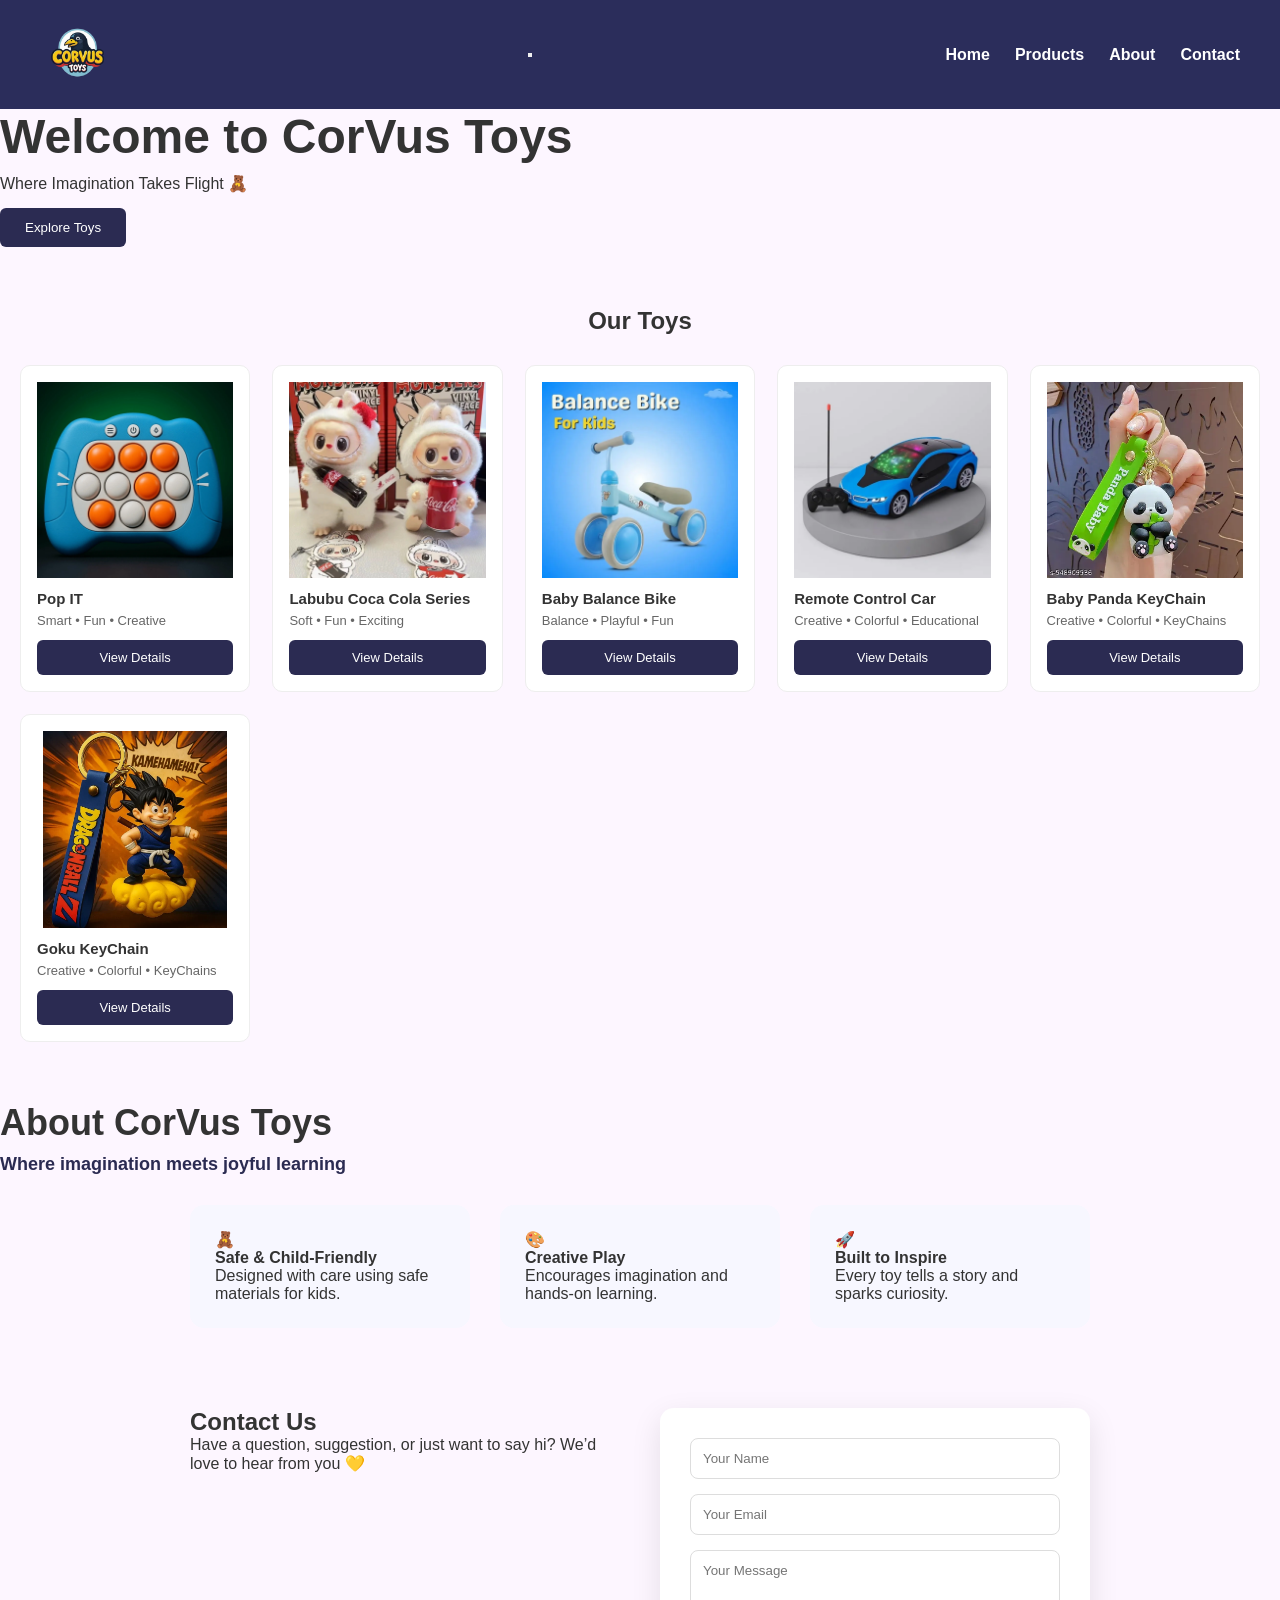
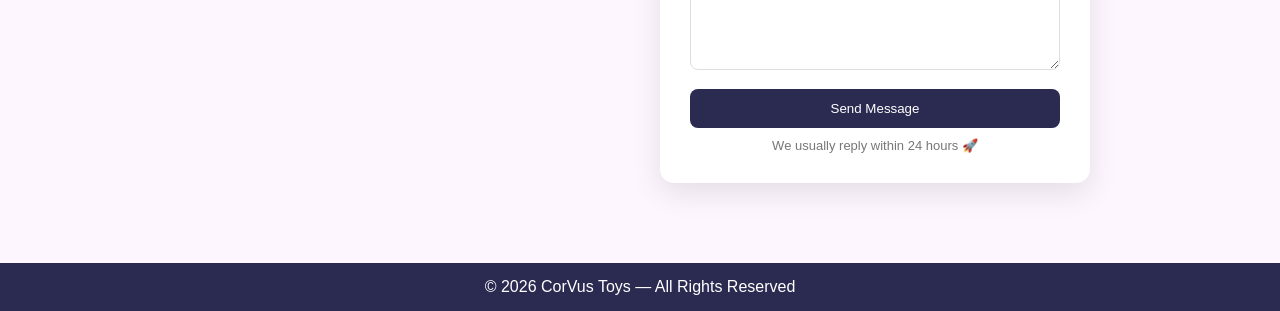
==== index.html @ c9bde6b8 "changes in style of tiles" ====
<!DOCTYPE html>

<html lang="en">
<head>
<meta charset="UTF-8">
<meta name="viewport" content="width=device-width, initial-scale=1.0">

<title>CorVus Toys</title>

<link rel="stylesheet" href="style.css">

<link rel="icon" href="assets/favicon.png" sizes="32x32" type="image/png">
<link rel="icon" href="assets/favicon.png" sizes="16x16" type="image/png">
<link rel="apple-touch-icon" href="assets/favicon.png">

</head>

<body>

<header>
<div class="header-container">

<div class="logo">
<a href="#home">
<img src="assets/logo.png" alt="CorVus Toys Logo">
</a>
</div>

<button class="hamburger" aria-label="Toggle menu">
<span></span>
<span></span>
<span></span>
</button>

<nav class="nav-menu">
<ul>
<li><a href="#home">Home</a></li>
<li><a href="#products">Products</a></li>
<li><a href="#about">About</a></li>
<li><a href="#contact">Contact</a></li>
</ul>
</nav>

</div>
</header>

<section id="home" class="hero">

<div class="hero-content">

<h1>Welcome to CorVus Toys</h1>

<p>Where Imagination Takes Flight 🧸</p>

<button onclick="scrollToProducts()">Explore Toys</button>

</div>

</section>

<section id="products" class="products">

<h2>Our Toys</h2>

<div class="product-grid">

<div class="product">
<img src="assets/products/pop-it.webp" alt="Pop It Toy" loading="lazy">
<h3>Pop IT</h3>
<p>Smart • Fun • Creative</p>
<button class="product-btn">View Details</button>
</div>

<div class="product">
<img src="assets/products/labubu.webp" alt="Labubu Toy" loading="lazy">
<h3>Labubu Coca Cola Series</h3>
<p>Soft • Fun • Exciting</p>
<button class="product-btn">View Details</button>
</div>

<div class="product">
<img src="assets/products/baby-balance-cycle.webp" alt="Baby Balance Bike" loading="lazy">
<h3>Baby Balance Bike</h3>
<p>Balance • Playful • Fun</p>
<button class="product-btn">View Details</button>
</div>

<div class="product">
<img src="assets/products/remote-control-car.webp" alt="Remote Control Car" loading="lazy">
<h3>Remote Control Car</h3>
<p>Creative • Colorful • Educational</p>
<button class="product-btn">View Details</button>
</div>

<div class="product">
<img src="assets/products/baby-panda-keychain.webp" alt="Baby Panda KeyChain" loading="lazy">
<h3>Baby Panda KeyChain</h3>
<p>Creative • Colorful • KeyChains</p>
<button class="product-btn">View Details</button>
</div>

<div class="product">
<img src="assets/products/goku.webp" alt="Goku KeyChain" loading="lazy">
<h3>Goku KeyChain</h3>
<p>Creative • Colorful • KeyChains</p>
<button class="product-btn">View Details</button>
</div>

</div>

</section>

<section id="about" class="about">

<div class="about-content">

<h2>About CorVus Toys</h2>

<p class="about-tagline">Where imagination meets joyful learning</p>

<div class="about-features">

<div class="feature">
🧸
<h4>Safe & Child-Friendly</h4>
<p>Designed with care using safe materials for kids.</p>
</div>

<div class="feature">
🎨
<h4>Creative Play</h4>
<p>Encourages imagination and hands-on learning.</p>
</div>

<div class="feature">
🚀
<h4>Built to Inspire</h4>
<p>Every toy tells a story and sparks curiosity.</p>
</div>

</div>

</div>

</section>

<section id="contact" class="contact">

<div class="contact-container">

<div class="contact-info">

<h2>Contact Us</h2>

<p class="contact-subtitle">
Have a question, suggestion, or just want to say hi?
We’d love to hear from you 💛
</p>

</div>

<form id="contactForm" class="contact-form">

<div class="form-group">
<input type="text" name="name" placeholder="Your Name" required>
</div>

<div class="form-group">
<input type="email" name="email" placeholder="Your Email" required>
</div>

<div class="form-group">
<textarea placeholder="Your Message" required></textarea>
</div>

<button type="submit">Send Message</button>

<p class="contact-note">We usually reply within 24 hours 🚀</p>

</form>

</div>

</section>

<footer>

<p>© 2026 CorVus Toys — All Rights Reserved</p>

</footer>

<script src="script.js"></script>

</body>
</html>
---- style.css ----
*{
margin:0;
padding:0;
box-sizing:border-box;
font-family:Arial, Helvetica, sans-serif;
}

body{
background:#fdf6ff;
color:#333;
}

html{
scroll-behavior:smooth;
}

/* HEADER */

header{
padding:15px 40px;
background:#2b2d5b;
color:#fff;
width:100%;
position:sticky;
top:0;
z-index:1000;
}

.header-container{
max-width:1400px;
margin:auto;
display:flex;
align-items:center;
justify-content:space-between;
}

.logo img{
height:75px;
}

nav ul{
display:flex;
gap:25px;
list-style:none;
}

nav a{
color:white;
text-decoration:none;
font-weight:bold;
}

nav a:hover

/* HERO */

.hero{
text-align:center;
padding:120px 20px;
background:linear-gradient(135deg,#ffcb05,#ff6b81);
color:#2b2b52;
}

.hero h1{
font-size:48px;
margin-bottom:10px;
}

.hero button{
margin-top:15px;
padding:12px 25px;
background:#2b2b52;
color:white;
border:none;
border-radius:6px;
cursor:pointer;
}

/* PRODUCTS */

.products{
max-width:1300px;
margin:auto;
padding:60px 20px;
text-align:center;
}

.products h2{
margin-bottom:30px;
}

.product-grid{
display:grid;
grid-template-columns:repeat(auto-fill,minmax(230px,1fr));
gap:22px;
}

.product{
background:white;
border-radius:10px;
padding:16px;
border:1px solid #eee;

display:flex;
flex-direction:column;
text-align:left;

transition:0.25s;
}

.product:hover{
transform:translateY(-5px);
box-shadow:0 14px 30px rgba(0,0,0,0.12);
}

.product img{
width:100%;
aspect-ratio:1/1;
object-fit:contain;
margin-bottom:12px;
}

.product h3{
font-size:15px;
margin-bottom:6px;
}

.product p{
font-size:13px;
color:#666;
margin-bottom:12px;
}

.product-btn{
margin-top:auto;
padding:10px;
border:none;
border-radius:6px;
background:#2b2b52;
color:white;
font-size:13px;
cursor:pointer;
}

.product-btn:hover

/* ABOUT */

.about{
background:#fff;
padding:80px 20px;
text-align:center;
}

.about h2{
font-size:36px;
margin-bottom:10px;
}

.about-tagline{
font-size:18px;
font-weight:bold;
color:#2b2b52;
margin-bottom:30px;
}

.about-features{
display:grid;
grid-template-columns:repeat(auto-fit,minmax(220px,1fr));
gap:30px;
max-width:900px;
margin:auto;
}

.feature{
background:#f7f7ff;
padding:25px;
border-radius:14px;
}

/* CONTACT */

.contact{
padding:80px 20px;
}

.contact-container{
max-width:900px;
margin:auto;
display:grid;
grid-template-columns:1fr 1fr;
gap:40px;
}

.contact-form{
background:white;
padding:30px;
border-radius:14px;
box-shadow:0 10px 30px rgba(0,0,0,0.1);
}

.form-group{
margin-bottom:15px;
}

.contact-form input,
.contact-form textarea{
width:100%;
padding:12px;
border-radius:8px;
border:1px solid #ddd;
}

.contact-form textarea{
min-height:120px;
}

.contact-form button{
width:100%;
padding:12px;
background:#2b2b52;
color:white;
border:none;
border-radius:8px;
cursor:pointer;
}

.contact-note{
margin-top:10px;
font-size:13px;
color:#777;
text-align:center;
}

/* FOOTER */

footer{
text-align:center;
padding:15px;
background:#2b2b52;
color:white;
}

@media(max-width:768px){

.contact-container{
grid-template-columns:1fr;
}

.hero h1{
font-size:36px;
}

}
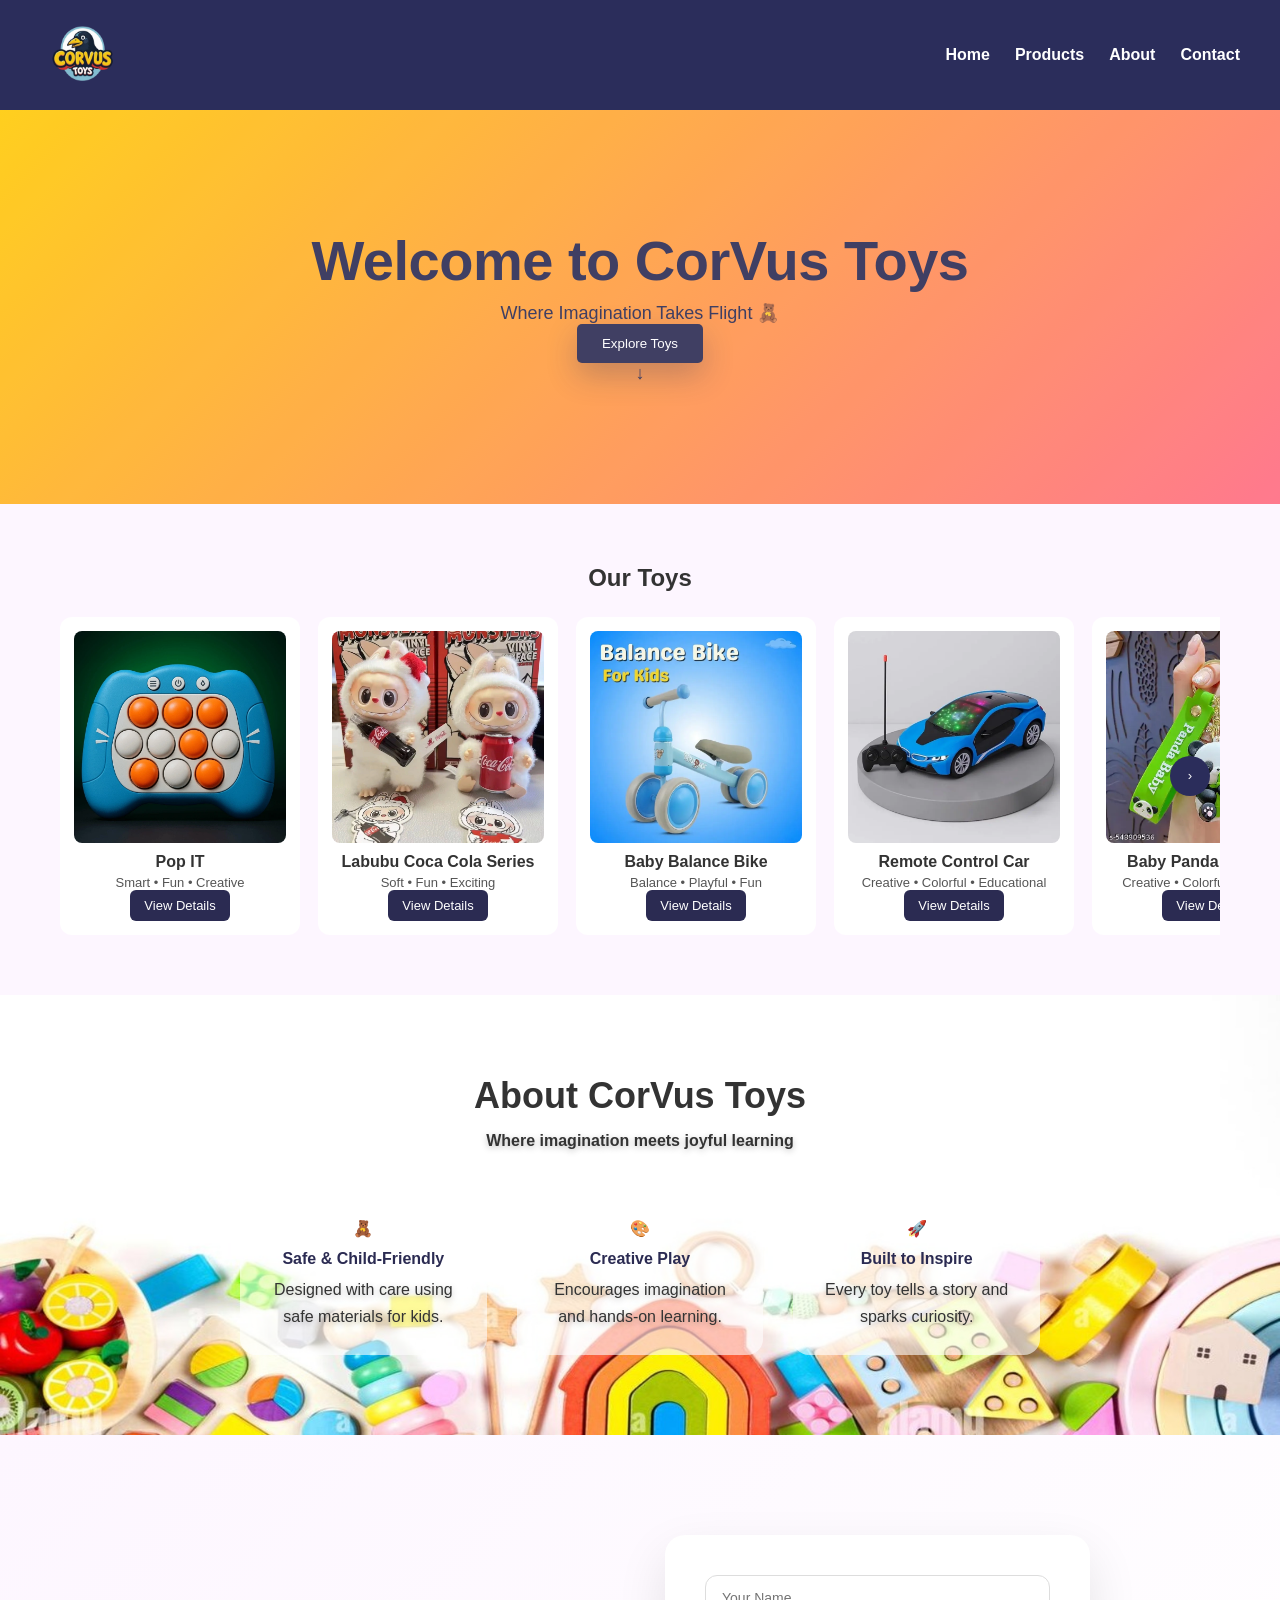
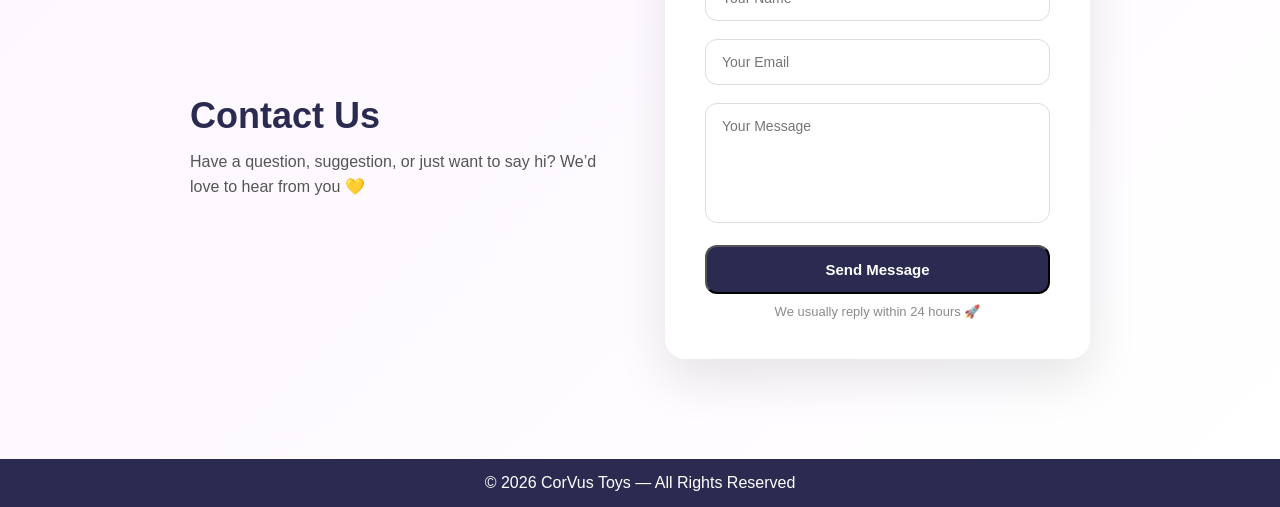
==== commit 8f942967: "changes in style of tiles" ====
--- a/index.html
+++ b/index.html
@@ -1,195 +1,177 @@
 <!DOCTYPE html>
-
 <html lang="en">
 <head>
-<meta charset="UTF-8">
-<meta name="viewport" content="width=device-width, initial-scale=1.0">
-
-<title>CorVus Toys</title>
-
-<link rel="stylesheet" href="style.css">
-
-<link rel="icon" href="assets/favicon.png" sizes="32x32" type="image/png">
-<link rel="icon" href="assets/favicon.png" sizes="16x16" type="image/png">
-<link rel="apple-touch-icon" href="assets/favicon.png">
-
+  <meta charset="UTF-8" />
+  <meta name="viewport" content="width=device-width, initial-scale=1.0" />
+  <link rel="icon" href="/favicon.png" sizes="any">
+  <link rel="icon" type="image/png" href="/favicon.png">
+  <title>CorVus Toys</title>
+  <link rel="stylesheet" href="style.css" />
+  <link rel="icon" type="image/png" href="assets/favicon.png">
+  <link rel="icon" href="assets/favicon.png" sizes="32x32" type="image/png">
+  <link rel="icon" href="assets/favicon.png" sizes="16x16" type="image/png">
+  <link rel="apple-touch-icon" href="assets/favicon.png">
 </head>
 
 <body>
+  <header>
+    <div class="header-container">
+      <div class="logo">
+        <a href="#home">
+          <img src="assets/logo.png" alt="CorVus Toys Logo">
+        </a>
+      </div>
 
-<header>
-<div class="header-container">
+      <!-- 🍔 Hamburger -->
+      <button class="hamburger" aria-label="Toggle menu">
+        <span></span>
+        <span></span>
+        <span></span>
+      </button>
 
-<div class="logo">
-<a href="#home">
-<img src="assets/logo.png" alt="CorVus Toys Logo">
-</a>
-</div>
+      <nav class="nav-menu">
+        <ul>
+          <li><a href="#home">Home</a></li>
+          <li><a href="#products">Products</a></li>
+          <li><a href="#about">About</a></li>
+          <li><a href="#contact">Contact</a></li>
+        </ul>
+      </nav>
+    </div>
+  </header>
 
-<button class="hamburger" aria-label="Toggle menu">
-<span></span>
-<span></span>
-<span></span>
-</button>
 
-<nav class="nav-menu">
-<ul>
-<li><a href="#home">Home</a></li>
-<li><a href="#products">Products</a></li>
-<li><a href="#about">About</a></li>
-<li><a href="#contact">Contact</a></li>
-</ul>
-</nav>
+  <section id="home" class="hero">
+    <div class="hero-content">
+      <h1>Welcome to CorVus Toys</h1>
+      <p>Where Imagination Takes Flight 🧸</p>
+      <button onclick="scrollToProducts()">Explore Toys</button>
+      <div class="scroll-indicator">↓</div>
+    </div>
+  </section>
 
-</div>
-</header>
+  <section id="products" class="products">
+    <h2>Our Toys</h2>
+    <div class="carousel-wrapper carousel-active">
+    <button class="carousel-btn prev">‹</button>
 
-<section id="home" class="hero">
+    <div class="product-grid carousel">
+      <div class="product">
+        <img src="assets/products/pop-it.webp" alt="Pop It Toy" loading="lazy">
+        <h3>Pop IT</h3>
+        <p>Smart • Fun • Creative</p>
+        <button class="product-btn">View Details</button>
+      </div>
 
-<div class="hero-content">
+      <div class="product">
+        <img src="assets/products/labubu.webp" alt="Labubu" loading="lazy">
+        <h3>Labubu Coca Cola Series</h3>
+        <p>Soft • Fun • Exciting</p>
+        <button class="product-btn">View Details</button>
+      </div>
 
-<h1>Welcome to CorVus Toys</h1>
+      <div class="product">
+        <img src="assets/products/baby-balance-cycle.webp" alt="Baby Balance Bike" loading="lazy">
+        <h3>Baby Balance Bike</h3>
+        <p>Balance • Playful • Fun</p>
+        <button class="product-btn">View Details</button>
+      </div>
 
-<p>Where Imagination Takes Flight 🧸</p>
+      <div class="product">
+        <img src="assets/products/remote-control-car.webp" alt="Remote Control Car" loading="lazy">
+        <h3>Remote Control Car</h3>
+        <p>Creative • Colorful • Educational</p>
+        <button class="product-btn">View Details</button>
+      </div>
 
-<button onclick="scrollToProducts()">Explore Toys</button>
+      <div class="product">
+        <img src="assets/products/baby-panda-keychain.webp" alt="Baby Panda KeyChain" loading="lazy">
+        <h3>Baby Panda KeyChain</h3>
+        <p>Creative • Colorful • KeyChains</p>
+        <button class="product-btn">View Details</button>
+      </div>
 
-</div>
 
+      <div class="product">
+        <img src="assets/products/goku.webp" alt="Goku KeyChain" loading="lazy">
+        <h3>Goku KeyChain</h3>
+        <p>Creative • Colorful • KeyChains</p>
+        <button class="product-btn">View Details</button>
+      </div>
+    </div>
+      <button class="carousel-btn next">›</button>
+    </div>
+    </div>
+  </section>
+
+<section id="about" class="about">
+  <div class="about-content">
+    <h2>About CorVus Toys</h2>
+    <p class="about-tagline">Where imagination meets joyful learning</p>
+
+    <div class="about-features">
+      <div class="feature reveal">
+        🧸
+        <h4>Safe & Child-Friendly</h4>
+        <p>Designed with care using safe materials for kids.</p>
+      </div>
+
+      <div class="feature reveal">
+        🎨
+        <h4>Creative Play</h4>
+        <p>Encourages imagination and hands-on learning.</p>
+      </div>
+
+      <div class="feature reveal">
+        🚀
+        <h4>Built to Inspire</h4>
+        <p>Every toy tells a story and sparks curiosity.</p>
+      </div>
+    </div>
+  </div>
 </section>
 
-<section id="products" class="products">
 
-<h2>Our Toys</h2>
+  <section id="contact" class="contact">
+  <div class="contact-container">
+    <div class="contact-info">
+      <h2>Contact Us</h2>
+      <p class="contact-subtitle">
+        Have a question, suggestion, or just want to say hi?
+        We’d love to hear from you 💛
+      </p>
+    </div>
 
-<div class="product-grid">
+    <form id="contactForm" class="contact-form">
+    <div class="form-group">
+      <input type="text" name="name" placeholder="Your Name" required />
+    </div>
 
-<div class="product">
-<img src="assets/products/pop-it.webp" alt="Pop It Toy" loading="lazy">
-<h3>Pop IT</h3>
-<p>Smart • Fun • Creative</p>
-<button class="product-btn">View Details</button>
-</div>
+    <div class="form-group">
+      <input type="email" name="email" placeholder="Your Email" required />
+    </div>
 
-<div class="product">
-<img src="assets/products/labubu.webp" alt="Labubu Toy" loading="lazy">
-<h3>Labubu Coca Cola Series</h3>
-<p>Soft • Fun • Exciting</p>
-<button class="product-btn">View Details</button>
-</div>
+    <div class="form-group">
+      <textarea placeholder="Your Message" required></textarea>
+    </div>
 
-<div class="product">
-<img src="assets/products/baby-balance-cycle.webp" alt="Baby Balance Bike" loading="lazy">
-<h3>Baby Balance Bike</h3>
-<p>Balance • Playful • Fun</p>
-<button class="product-btn">View Details</button>
-</div>
+    <button type="submit">Send Message</button>
 
-<div class="product">
-<img src="assets/products/remote-control-car.webp" alt="Remote Control Car" loading="lazy">
-<h3>Remote Control Car</h3>
-<p>Creative • Colorful • Educational</p>
-<button class="product-btn">View Details</button>
-</div>
+    <p class="contact-note">We usually reply within 24 hours 🚀</p>
+    </form>
+    <div id="thankYouMessage" class="thank-you hidden">
+    <h3>Thank you for reaching out! 🎉</h3>
+    <p>We’ve received your message and will get back to you shortly.</p>
+    <p class="contact-note">We usually reply within 24 hours 🚀</p>
+    </div>
+  </div>
+  </section>
 
-<div class="product">
-<img src="assets/products/baby-panda-keychain.webp" alt="Baby Panda KeyChain" loading="lazy">
-<h3>Baby Panda KeyChain</h3>
-<p>Creative • Colorful • KeyChains</p>
-<button class="product-btn">View Details</button>
-</div>
 
-<div class="product">
-<img src="assets/products/goku.webp" alt="Goku KeyChain" loading="lazy">
-<h3>Goku KeyChain</h3>
-<p>Creative • Colorful • KeyChains</p>
-<button class="product-btn">View Details</button>
-</div>
+  <footer>
+    <p>© 2026 CorVus Toys — All Rights Reserved</p>
+  </footer>
 
-</div>
-
-</section>
-
-<section id="about" class="about">
-
-<div class="about-content">
-
-<h2>About CorVus Toys</h2>
-
-<p class="about-tagline">Where imagination meets joyful learning</p>
-
-<div class="about-features">
-
-<div class="feature">
-🧸
-<h4>Safe & Child-Friendly</h4>
-<p>Designed with care using safe materials for kids.</p>
-</div>
-
-<div class="feature">
-🎨
-<h4>Creative Play</h4>
-<p>Encourages imagination and hands-on learning.</p>
-</div>
-
-<div class="feature">
-🚀
-<h4>Built to Inspire</h4>
-<p>Every toy tells a story and sparks curiosity.</p>
-</div>
-
-</div>
-
-</div>
-
-</section>
-
-<section id="contact" class="contact">
-
-<div class="contact-container">
-
-<div class="contact-info">
-
-<h2>Contact Us</h2>
-
-<p class="contact-subtitle">
-Have a question, suggestion, or just want to say hi?
-We’d love to hear from you 💛
-</p>
-
-</div>
-
-<form id="contactForm" class="contact-form">
-
-<div class="form-group">
-<input type="text" name="name" placeholder="Your Name" required>
-</div>
-
-<div class="form-group">
-<input type="email" name="email" placeholder="Your Email" required>
-</div>
-
-<div class="form-group">
-<textarea placeholder="Your Message" required></textarea>
-</div>
-
-<button type="submit">Send Message</button>
-
-<p class="contact-note">We usually reply within 24 hours 🚀</p>
-
-</form>
-
-</div>
-
-</section>
-
-<footer>
-
-<p>© 2026 CorVus Toys — All Rights Reserved</p>
-
-</footer>
-
-<script src="script.js"></script>
-
+  <script src="script.js"></script>
 </body>
 </html>
--- a/style.css
+++ b/style.css
@@ -1,254 +1,698 @@
-*{
-margin:0;
-padding:0;
-box-sizing:border-box;
-font-family:Arial, Helvetica, sans-serif;
-}
-
-body{
-background:#fdf6ff;
-color:#333;
-}
-
-html{
-scroll-behavior:smooth;
-}
-
-/* HEADER */
-
-header{
-padding:15px 40px;
-background:#2b2d5b;
-color:#fff;
-width:100%;
-position:sticky;
-top:0;
-z-index:1000;
-}
-
-.header-container{
-max-width:1400px;
-margin:auto;
-display:flex;
-align-items:center;
-justify-content:space-between;
-}
-
-.logo img{
-height:75px;
-}
-
-nav ul{
-display:flex;
-gap:25px;
-list-style:none;
-}
-
-nav a{
-color:white;
-text-decoration:none;
-font-weight:bold;
-}
-
-nav a:hover
-
-/* HERO */
-
-.hero{
-text-align:center;
-padding:120px 20px;
-background:linear-gradient(135deg,#ffcb05,#ff6b81);
-color:#2b2b52;
-}
-
-.hero h1{
-font-size:48px;
-margin-bottom:10px;
-}
-
-.hero button{
-margin-top:15px;
-padding:12px 25px;
-background:#2b2b52;
-color:white;
-border:none;
-border-radius:6px;
-cursor:pointer;
-}
-
-/* PRODUCTS */
-
-.products{
-max-width:1300px;
-margin:auto;
-padding:60px 20px;
-text-align:center;
-}
-
-.products h2{
-margin-bottom:30px;
-}
-
-.product-grid{
-display:grid;
-grid-template-columns:repeat(auto-fill,minmax(230px,1fr));
-gap:22px;
-}
-
-.product{
-background:white;
-border-radius:10px;
-padding:16px;
-border:1px solid #eee;
-
-display:flex;
-flex-direction:column;
-text-align:left;
-
-transition:0.25s;
-}
-
-.product:hover{
-transform:translateY(-5px);
-box-shadow:0 14px 30px rgba(0,0,0,0.12);
-}
-
-.product img{
-width:100%;
-aspect-ratio:1/1;
-object-fit:contain;
-margin-bottom:12px;
-}
-
-.product h3{
-font-size:15px;
-margin-bottom:6px;
-}
-
-.product p{
-font-size:13px;
-color:#666;
-margin-bottom:12px;
-}
-
-.product-btn{
-margin-top:auto;
-padding:10px;
-border:none;
-border-radius:6px;
-background:#2b2b52;
-color:white;
-font-size:13px;
-cursor:pointer;
-}
-
-.product-btn:hover
-
-/* ABOUT */
-
-.about{
-background:#fff;
-padding:80px 20px;
-text-align:center;
-}
-
-.about h2{
-font-size:36px;
-margin-bottom:10px;
-}
-
-.about-tagline{
-font-size:18px;
-font-weight:bold;
-color:#2b2b52;
-margin-bottom:30px;
-}
-
-.about-features{
-display:grid;
-grid-template-columns:repeat(auto-fit,minmax(220px,1fr));
-gap:30px;
-max-width:900px;
-margin:auto;
-}
-
-.feature{
-background:#f7f7ff;
-padding:25px;
-border-radius:14px;
-}
-
-/* CONTACT */
-
-.contact{
-padding:80px 20px;
-}
-
-.contact-container{
-max-width:900px;
-margin:auto;
-display:grid;
-grid-template-columns:1fr 1fr;
-gap:40px;
-}
-
-.contact-form{
-background:white;
-padding:30px;
-border-radius:14px;
-box-shadow:0 10px 30px rgba(0,0,0,0.1);
-}
-
-.form-group{
-margin-bottom:15px;
+* {
+  margin: 0;
+  padding: 0;
+  box-sizing: border-box;
+  font-family: Arial, Helvetica, sans-serif;
+}
+
+body {
+  background: #fdf6ff;
+  color: #333;
+  overflow-x: hidden;
+}
+
+html {
+  scroll-behavior: smooth;
+}
+
+html, body {
+  overflow-x: hidden;
+}
+
+
+/* ================= HEADER ================= */
+
+header {
+  padding: 15px 40px;
+  background: #2b2d5b;
+  color: #fff;
+  width: 100%;
+  position: sticky;
+  top: 0;
+  z-index: 1000;
+  height: 110px;
+
+  display: flex;
+  align-items: center;
+
+  transition: transform 0.35s ease, box-shadow 0.3s ease;
+  will-change: transform;
+}
+
+section {
+  scroll-margin-top: 130px; /* header height + breathing space */
+}
+
+header.hide {
+  transform: translateY(-100%);
+}
+
+header.scrolled {
+  box-shadow: 0 2px 10px rgba(0,0,0,0.2);
+}
+
+.header-container {
+  width: 100%;
+  max-width: 1400px;
+  margin: 0 auto;
+
+  display: flex;
+  align-items: center;
+  justify-content: space-between;
+}
+
+.logo {
+  display: flex;
+  align-items: center;
+  gap: 10px;
+}
+
+.logo img {
+  height: 85px;
+  transition: transform 0.3s ease;
+}
+
+header.scrolled .logo img {
+  transform: scale(0.7);
+}
+
+.logo img:hover {
+  transform: scale(1.08) rotate(-2deg);
+}
+
+@media (max-width: 768px) {
+  .logo img {
+    height: 55px;
+  }
+}
+
+nav ul {
+  display: flex;
+  gap: 25px;
+}
+
+nav ul {
+  list-style: none;
+  padding: 0;
+  margin: 0;
+}
+
+nav a {
+  color: white;
+  text-decoration: none;
+  font-weight: bold;
+}
+
+nav a:hover {
+  color: #ffcb05;
+}
+
+.hamburger {
+  display: none;
+  flex-direction: column;
+  gap: 6px;
+  background: none;
+  border: none;
+  cursor: pointer;
+}
+
+.hamburger span {
+  width: 26px;
+  height: 3px;
+  background: white;
+  border-radius: 2px;
+  transition: 0.3s ease;
+}
+
+@media (max-width: 768px) {
+  .hamburger {
+    display: flex;
+    z-index: 1100;
+  }
+
+  nav.nav-menu {
+    position: fixed;
+    top: 110px;
+    left: 0;
+    width: 100vw;
+    background: #2b2d5b;
+
+    display: none;                 /* 🔥 hidden by default */
+    transform: translateY(0);
+    z-index: 1000;
+  }
+
+  nav.nav-menu.active {
+    display: block;                /* 🔥 shown on click */
+  }
+
+  nav.nav-menu ul {
+    flex-direction: column;
+    align-items: center;
+    padding: 20px 0;
+    gap: 20px;
+  }
+}
+
+
+body.menu-open {
+  overflow: hidden;
+}
+
+/* ================= HERO ================= */
+
+.hero {
+  text-align: center;
+  padding: 120px 20px;
+  background: linear-gradient(135deg, #ffcb05, #ff6b81);
+  color: #2b2b52;
+  position: relative;
+  overflow: hidden;
+  font-size: 18px;
+  opacity: 0.9;
+}
+
+.hero::after {
+  content: "";
+  position: absolute;
+  inset: 0;
+  background-image: url("assets/noice.png");
+  opacity: 0.05;
+  pointer-events: none;
+}
+
+
+.hero h1 {
+  font-size: clamp(36px, 5vw, 56px);
+  line-height: 1.1;
+  letter-spacing: -0.5px;
+  margin-bottom: 10px;
+}
+
+.hero button {
+  padding: 12px 25px;
+  background: #2b2b52;
+  box-shadow: 0 12px 30px rgba(43,43,82,0.3);
+  transition: transform 0.2s ease, box-shadow 0.2s ease;
+  color: white;
+  border-radius: 5px;
+  border: none;
+  cursor: pointer;
+}
+
+.hero button:hover {
+  transform: translateY(-2px);
+  box-shadow: 0 18px 40px rgba(43,43,82,0.4);
+}
+
+.hero-content {
+  animation: heroFadeUp 0.8s ease forwards;
+}
+
+@keyframes heroFadeUp {
+  from {
+    opacity: 0;
+    transform: translateY(30px);
+  }
+  to {
+    opacity: 1;
+    transform: translateY(0);
+  }
+}
+
+/* ================= PRODUCTS ================= */
+
+.products {
+  max-width: 1200px;
+  margin: 0 auto;
+  padding: 60px 20px;
+  text-align: center;
+}
+
+/* ---- Carousel Wrapper ---- */
+.carousel-wrapper {
+  position: relative;
+  overflow: visible; /* 🔥 allow arrows */
+}
+
+/* ---- Product Grid (NORMAL MODE) ---- */
+.product-grid {
+  display: grid;
+  grid-template-columns: repeat(auto-fit, minmax(220px, 1fr));
+  gap: 18px;
+  margin-top: 25px;
+}
+
+/* ---- Product Grid (CAROUSEL MODE) ---- */
+.product-grid.carousel {
+  display: flex;
+  gap: 18px;
+  overflow-x: auto;
+  scroll-behavior: smooth;
+}
+
+.product-grid.carousel::-webkit-scrollbar {
+  display: none;
+}
+
+.product-grid.carousel .product {
+  flex: 0 0 240px; /* controls visible cards */
+}
+
+/* ---- Product Card ---- */
+.product {
+  background: white;
+  padding: 14px;
+  border-radius: 12px;
+
+  display: flex;
+  flex-direction: column;
+  align-items: center;
+  text-align: center;
+}
+
+.product img {
+  width: 100%;
+  aspect-ratio: 1 / 1;
+  object-fit: cover;
+  border-radius: 8px;
+  margin-bottom: 10px;
+}
+
+.product h3 {
+  font-size: 16px;
+  margin-bottom: 4px;
+}
+
+.product p {
+  font-size: 13px;
+  color: #555;
+}
+
+.product-btn {
+  margin-top: auto;
+  padding: 8px 14px;
+  background: #2b2b52;
+  color: white;
+  border-radius: 6px;
+  font-size: 13px;
+  border: none;
+  cursor: pointer;
+}
+
+.product:hover {
+  box-shadow: 0 12px 30px rgba(0,0,0,0.12);
+  transform: translateY(-6px);
+}
+
+/* ================= CAROUSEL ARROWS ================= */
+
+.carousel-btn {
+  position: absolute;
+  top: 50%;
+  transform: translateY(-50%);
+
+  width: 40px;
+  height: 40px;
+  border-radius: 50%;
+  background: #2b2d5b;
+  color: white;
+  border: none;
+
+  display: none; /* hidden by default */
+
+  align-items: center;
+  justify-content: center;
+  cursor: pointer;
+  z-index: 10;
+}
+
+/* Show arrows ONLY when carousel active */
+.carousel-wrapper.carousel-active .carousel-btn {
+  display: flex;
+}
+
+.carousel-wrapper:hover .carousel-btn {
+  opacity: 1;
+}
+
+.carousel-btn.prev {
+  left: 10px;
+}
+
+.carousel-btn.next {
+  right: 10px;
+}
+
+.carousel-btn:disabled {
+  opacity: 0;
+  pointer-events: none;
+  cursor: default;
+}
+
+/* Mobile adjustment */
+@media (max-width: 768px) {
+  .carousel-btn.prev {
+    left: 5px;
+  }
+  .carousel-btn.next {
+    right: 5px;
+  }
+}
+
+/* ================= ABOUT ================= */
+
+.about {
+  position: relative;
+
+  background-image: url("assets/about-banner.jpg");
+  background-size: cover;
+  background-position: center;
+  background-repeat: no-repeat;
+
+  padding: 80px 20px;
+}
+
+
+.about-content {
+  position: relative; /* 🔥 required */
+  z-index: 1;
+
+  max-width: 800px;
+  margin: 0 auto;
+  text-align: center;
+}
+
+.about-content p {
+  text-shadow: 0 2px 6px rgba(0,0,0,0.25);
+}
+
+
+.about h2 {
+  font-size: 36px;
+  margin-bottom: 10px;
+}
+
+.about-tagline {
+  font-size: 18px;
+  font-weight: bold;
+  color: #2b2b52;
+  margin-bottom: 20px;
+}
+
+.about p {
+  font-size: 16px;
+  line-height: 1.7;
+  color: #333;
+}
+
+.about-features {
+  display: grid;
+  grid-template-columns: repeat(auto-fit, minmax(220px, 1fr));
+  gap: 30px;
+  margin-top: 40px;
+}
+
+.feature {
+  background: rgba(255,255,255,0.6);
+  padding: 25px;
+  border-radius: 16px;
+  transition: transform 0.3s ease, box-shadow 0.3s ease;
+}
+
+.feature:hover {
+  transform: translateY(-6px);
+  box-shadow: 0 12px 30px rgba(0,0,0,0.12);
+}
+
+.feature h4 {
+  margin: 12px 0 8px;
+  color: #2b2b52;
+}
+
+.reveal {
+  opacity: 0;
+  transform: translateY(30px);
+  transition: 0.7s ease;
+}
+
+.reveal.active {
+  opacity: 1;
+  transform: translateY(0);
+}
+
+
+/* ================= CONTACT ================= */
+
+.contact {
+  padding: 100px 20px;
+  background: linear-gradient(135deg, #fdf6ff, #fff);
+}
+
+.contact-container {
+  max-width: 900px;
+  margin: 0 auto;
+
+  display: grid;
+  grid-template-columns: 1fr 1fr;
+  gap: 50px;
+  align-items: center;
+}
+
+.contact-info h2 {
+  font-size: 36px;
+  margin-bottom: 12px;
+  color: #2b2b52;
+}
+
+.contact-subtitle {
+  font-size: 16px;
+  color: #555;
+  line-height: 1.6;
+}
+
+/* Form card */
+.contact-form {
+  background: white;
+  padding: 40px;
+  border-radius: 20px;
+
+  box-shadow: 0 20px 50px rgba(0,0,0,0.1);
+}
+
+/* Inputs */
+.form-group {
+  margin-bottom: 18px;
 }
 
 .contact-form input,
-.contact-form textarea{
-width:100%;
-padding:12px;
-border-radius:8px;
-border:1px solid #ddd;
-}
-
-.contact-form textarea{
-min-height:120px;
-}
-
-.contact-form button{
-width:100%;
-padding:12px;
-background:#2b2b52;
-color:white;
-border:none;
-border-radius:8px;
-cursor:pointer;
-}
-
-.contact-note{
-margin-top:10px;
-font-size:13px;
-color:#777;
-text-align:center;
-}
-
-/* FOOTER */
-
-footer{
-text-align:center;
-padding:15px;
-background:#2b2b52;
-color:white;
-}
-
-@media(max-width:768px){
-
-.contact-container{
-grid-template-columns:1fr;
-}
-
-.hero h1{
-font-size:36px;
-}
-
-}
+.contact-form textarea {
+  width: 100%;
+  padding: 14px 16px;
+  border-radius: 12px;
+  border: 1px solid #ddd;
+  font-size: 14px;
+
+  transition: border 0.2s ease, box-shadow 0.2s ease;
+}
+
+.contact-form textarea {
+  resize: none;
+  min-height: 120px;
+}
+
+/* Focus state (VERY important) */
+.contact-form input:focus,
+.contact-form textarea:focus {
+  outline: none;
+  border-color: #2b2b52;
+  box-shadow: 0 0 0 3px rgba(43,43,82,0.15);
+}
+
+/* Button */
+.contact-form button {
+  width: 100%;
+  padding: 14px;
+  background: #2b2b52;
+  color: white;
+  border-radius: 12px;
+  font-size: 15px;
+  font-weight: bold;
+
+  cursor: pointer;
+  transition: transform 0.2s ease, box-shadow 0.2s ease;
+}
+
+.contact-form button:hover {
+  transform: translateY(-2px);
+  box-shadow: 0 12px 30px rgba(43,43,82,0.35);
+}
+
+/* Status text */
+#messageStatus {
+  margin-top: 12px;
+  font-size: 14px;
+  text-align: center;
+}
+
+@media (max-width: 768px) {
+  .contact-container {
+    grid-template-columns: 1fr;
+    text-align: center;
+  }
+}
+
+.contact-note {
+  margin-top: 10px;
+  font-size: 13px;
+  color: #777;
+  text-align: center;
+  opacity: 0.85;
+}
+
+.hidden {
+  display: none;
+}
+
+.thank-you {
+  background: white;
+  padding: 40px;
+  border-radius: 20px;
+  text-align: center;
+
+  box-shadow: 0 20px 50px rgba(0,0,0,0.1);
+  animation: fadeInUp 0.5s ease forwards;
+}
+
+.thank-you h3 {
+  font-size: 24px;
+  color: #2b2b52;
+  margin-bottom: 10px;
+}
+
+.thank-you p {
+  font-size: 15px;
+  color: #555;
+}
+
+@keyframes fadeInUp {
+  from {
+    opacity: 0;
+    transform: translateY(20px);
+  }
+  to {
+    opacity: 1;
+    transform: translateY(0);
+  }
+}
+
+
+/* ================= FOOTER ================= */
+
+footer {
+  text-align: center;
+  padding: 15px;
+  background: #2b2b52;
+  color: white;
+}
+
+.reveal {
+  opacity: 0;
+  transform: translateY(30px);
+  transition: 0.6s ease;
+}
+
+.reveal.active {
+  opacity: 1;
+  transform: translateY(0);
+}
+
+/* ================= Product Page ================= */
+
+/* Product Hero */
+.product-hero {
+  background: linear-gradient(135deg, #ffcb05, #ff6b81);
+  padding: 120px 20px 80px;
+  text-align: center;
+  color: #2b2b52;
+}
+
+.product-tagline {
+  margin-top: 8px;
+  font-size: 18px;
+}
+
+/* Product Details */
+.product-details {
+  padding: 60px 20px;
+}
+
+.product-details-container {
+  max-width: 1100px;
+  margin: auto;
+  display: grid;
+  grid-template-columns: 1fr 1fr;
+  gap: 40px;
+}
+
+.product-image img {
+  width: 100%;
+  border-radius: 16px;
+}
+
+.product-info h2 {
+  margin-bottom: 12px;
+}
+
+.product-info p {
+  margin-bottom: 20px;
+  color: #555;
+}
+
+.product-highlights {
+  list-style: none;
+  padding: 0;
+  margin-bottom: 25px;
+}
+
+.product-highlights li {
+  margin-bottom: 10px;
+}
+
+.primary-btn {
+  padding: 12px 24px;
+  background: #2b2b52;
+  color: #fff;
+  border-radius: 8px;
+  border: none;
+  cursor: pointer;
+}
+
+.primary-btn:hover {
+  background: #1f1f3d;
+}
+
+/* CTA */
+.product-cta {
+  background: #fdf6ff;
+  text-align: center;
+  padding: 50px 20px;
+}
+
+.secondary-btn {
+  display: inline-block;
+  margin-top: 15px;
+  padding: 10px 22px;
+  border-radius: 8px;
+  background: #ffcb05;
+  color: #2b2b52;
+  font-weight: bold;
+  text-decoration: none;
+}
+
+/* Mobile */
+@media (max-width: 768px) {
+  .product-details-container {
+    grid-template-columns: 1fr;
+  }
+}
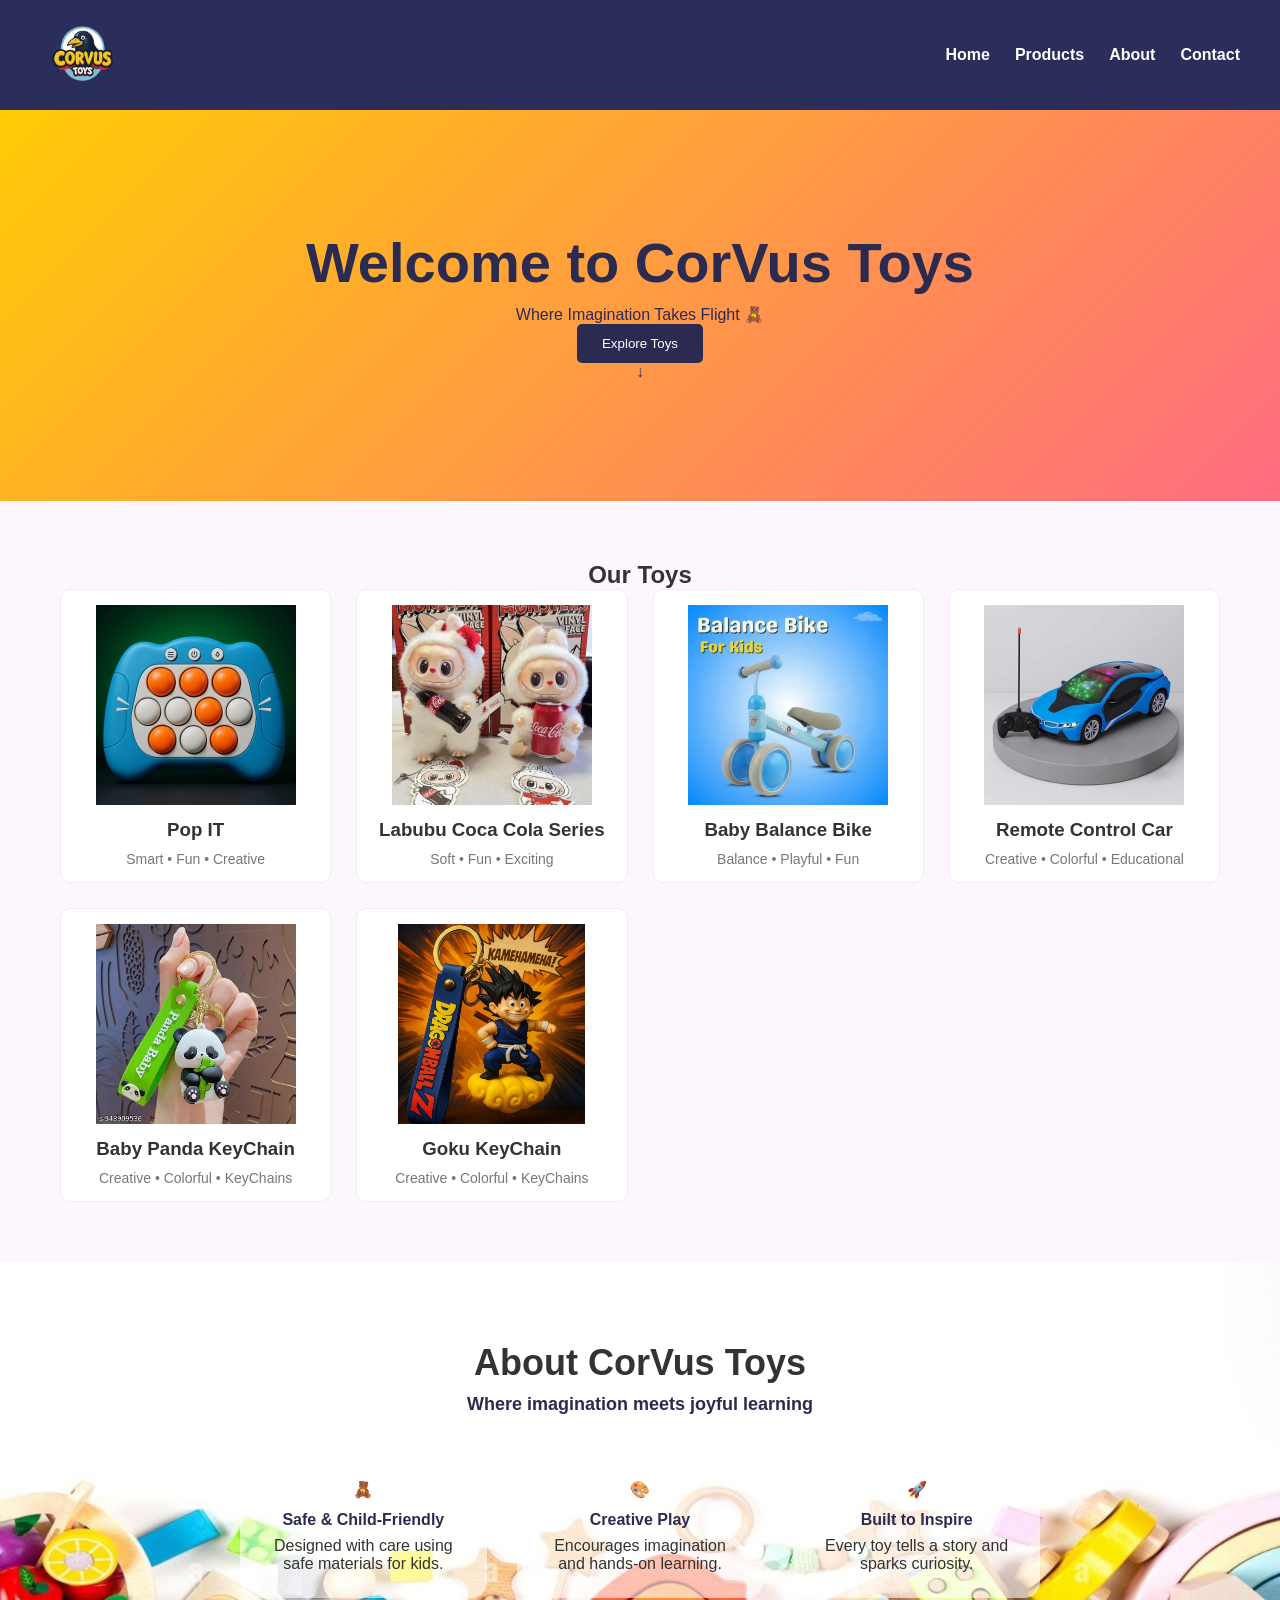
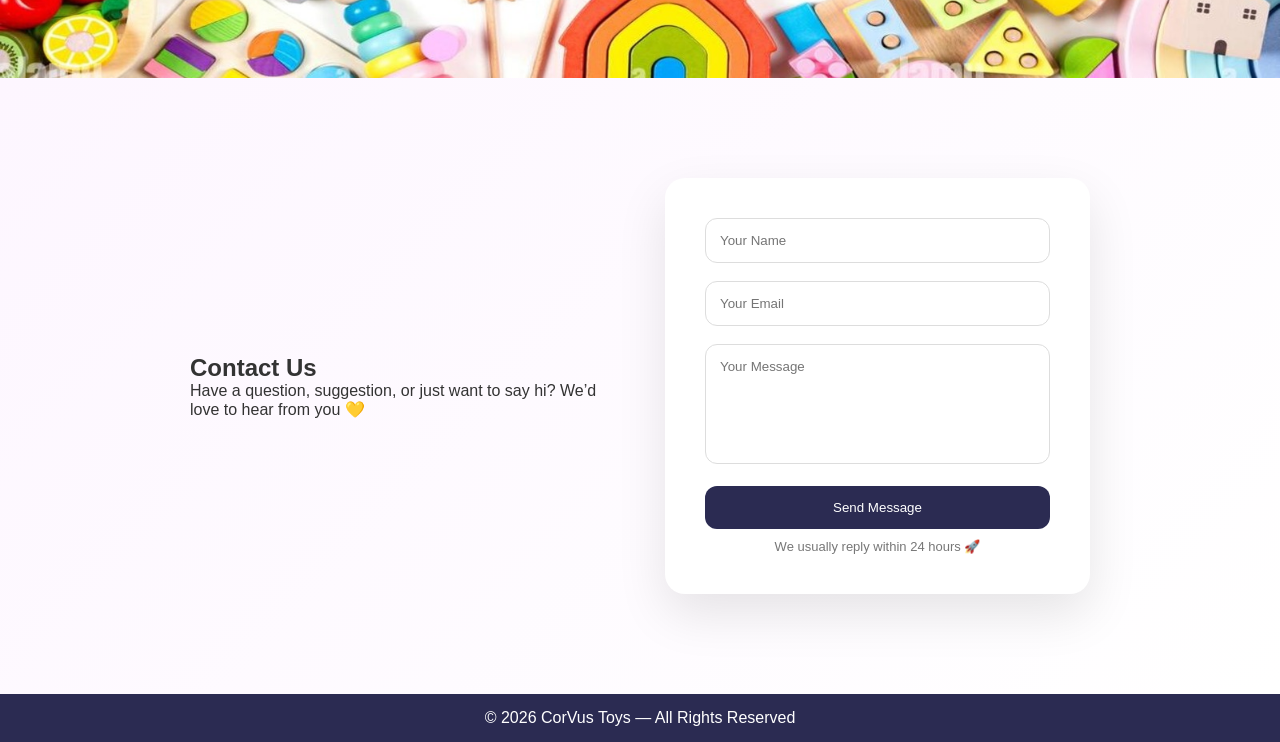
==== commit f276cb82: "changing tile style on index page" ====
--- a/index.html
+++ b/index.html
@@ -51,58 +51,48 @@
   </section>
 
   <section id="products" class="products">
-    <h2>Our Toys</h2>
-    <div class="carousel-wrapper carousel-active">
-    <button class="carousel-btn prev">‹</button>
+  <h2>Our Toys</h2>
 
-    <div class="product-grid carousel">
-      <div class="product">
-        <img src="assets/products/pop-it.webp" alt="Pop It Toy" loading="lazy">
-        <h3>Pop IT</h3>
-        <p>Smart • Fun • Creative</p>
-        <button class="product-btn">View Details</button>
-      </div>
+  <div class="product-grid">
 
-      <div class="product">
-        <img src="assets/products/labubu.webp" alt="Labubu" loading="lazy">
-        <h3>Labubu Coca Cola Series</h3>
-        <p>Soft • Fun • Exciting</p>
-        <button class="product-btn">View Details</button>
-      </div>
+    <a href="product.html?id=pop-it" class="product">
+      <img src="assets/products/pop-it.webp" alt="Pop It Toy" loading="lazy">
+      <h3>Pop IT</h3>
+      <p>Smart • Fun • Creative</p>
+    </a>
 
-      <div class="product">
-        <img src="assets/products/baby-balance-cycle.webp" alt="Baby Balance Bike" loading="lazy">
-        <h3>Baby Balance Bike</h3>
-        <p>Balance • Playful • Fun</p>
-        <button class="product-btn">View Details</button>
-      </div>
+    <a href="product.html?id=labubu" class="product">
+      <img src="assets/products/labubu.webp" alt="Labubu" loading="lazy">
+      <h3>Labubu Coca Cola Series</h3>
+      <p>Soft • Fun • Exciting</p>
+    </a>
 
-      <div class="product">
-        <img src="assets/products/remote-control-car.webp" alt="Remote Control Car" loading="lazy">
-        <h3>Remote Control Car</h3>
-        <p>Creative • Colorful • Educational</p>
-        <button class="product-btn">View Details</button>
-      </div>
+    <a href="product.html?id=baby-balance-bike" class="product">
+      <img src="assets/products/baby-balance-cycle.webp" alt="Baby Balance Bike" loading="lazy">
+      <h3>Baby Balance Bike</h3>
+      <p>Balance • Playful • Fun</p>
+    </a>
 
-      <div class="product">
-        <img src="assets/products/baby-panda-keychain.webp" alt="Baby Panda KeyChain" loading="lazy">
-        <h3>Baby Panda KeyChain</h3>
-        <p>Creative • Colorful • KeyChains</p>
-        <button class="product-btn">View Details</button>
-      </div>
+    <a href="product.html?id=remote-control-car" class="product">
+      <img src="assets/products/remote-control-car.webp" alt="Remote Control Car" loading="lazy">
+      <h3>Remote Control Car</h3>
+      <p>Creative • Colorful • Educational</p>
+    </a>
 
+    <a href="product.html?id=baby-panda-keychain" class="product">
+      <img src="assets/products/baby-panda-keychain.webp" alt="Baby Panda KeyChain" loading="lazy">
+      <h3>Baby Panda KeyChain</h3>
+      <p>Creative • Colorful • KeyChains</p>
+    </a>
 
-      <div class="product">
-        <img src="assets/products/goku.webp" alt="Goku KeyChain" loading="lazy">
-        <h3>Goku KeyChain</h3>
-        <p>Creative • Colorful • KeyChains</p>
-        <button class="product-btn">View Details</button>
-      </div>
-    </div>
-      <button class="carousel-btn next">›</button>
-    </div>
-    </div>
-  </section>
+    <a href="product.html?id=goku-keychain" class="product">
+      <img src="assets/products/goku.webp" alt="Goku KeyChain" loading="lazy">
+      <h3>Goku KeyChain</h3>
+      <p>Creative • Colorful • KeyChains</p>
+    </a>
+
+  </div>
+</section>
 
 <section id="about" class="about">
   <div class="about-content">
--- a/style.css
+++ b/style.css
@@ -18,7 +18,6 @@
 html, body {
   overflow-x: hidden;
 }
-
 
 /* ================= HEADER ================= */
 
@@ -31,16 +30,13 @@
   top: 0;
   z-index: 1000;
   height: 110px;
-
   display: flex;
   align-items: center;
-
   transition: transform 0.35s ease, box-shadow 0.3s ease;
-  will-change: transform;
 }
 
 section {
-  scroll-margin-top: 130px; /* header height + breathing space */
+  scroll-margin-top: 130px;
 }
 
 header.hide {
@@ -55,7 +51,6 @@
   width: 100%;
   max-width: 1400px;
   margin: 0 auto;
-
   display: flex;
   align-items: center;
   justify-content: space-between;
@@ -89,12 +84,7 @@
 nav ul {
   display: flex;
   gap: 25px;
-}
-
-nav ul {
   list-style: none;
-  padding: 0;
-  margin: 0;
 }
 
 nav a {
@@ -121,10 +111,10 @@
   height: 3px;
   background: white;
   border-radius: 2px;
-  transition: 0.3s ease;
 }
 
 @media (max-width: 768px) {
+
   .hamburger {
     display: flex;
     z-index: 1100;
@@ -136,14 +126,12 @@
     left: 0;
     width: 100vw;
     background: #2b2d5b;
-
-    display: none;                 /* 🔥 hidden by default */
-    transform: translateY(0);
+    display: none;
     z-index: 1000;
   }
 
   nav.nav-menu.active {
-    display: block;                /* 🔥 shown on click */
+    display: block;
   }
 
   nav.nav-menu ul {
@@ -152,8 +140,8 @@
     padding: 20px 0;
     gap: 20px;
   }
-}
-
+
+}
 
 body.menu-open {
   overflow: hidden;
@@ -167,9 +155,6 @@
   background: linear-gradient(135deg, #ffcb05, #ff6b81);
   color: #2b2b52;
   position: relative;
-  overflow: hidden;
-  font-size: 18px;
-  opacity: 0.9;
 }
 
 .hero::after {
@@ -178,22 +163,16 @@
   inset: 0;
   background-image: url("assets/noice.png");
   opacity: 0.05;
-  pointer-events: none;
-}
-
+}
 
 .hero h1 {
   font-size: clamp(36px, 5vw, 56px);
-  line-height: 1.1;
-  letter-spacing: -0.5px;
   margin-bottom: 10px;
 }
 
 .hero button {
   padding: 12px 25px;
   background: #2b2b52;
-  box-shadow: 0 12px 30px rgba(43,43,82,0.3);
-  transition: transform 0.2s ease, box-shadow 0.2s ease;
   color: white;
   border-radius: 5px;
   border: none;
@@ -202,7 +181,6 @@
 
 .hero button:hover {
   transform: translateY(-2px);
-  box-shadow: 0 18px 40px rgba(43,43,82,0.4);
 }
 
 .hero-content {
@@ -229,164 +207,81 @@
   text-align: center;
 }
 
-/* ---- Carousel Wrapper ---- */
-.carousel-wrapper {
-  position: relative;
-  overflow: visible; /* 🔥 allow arrows */
-}
-
-/* ---- Product Grid (NORMAL MODE) ---- */
 .product-grid {
   display: grid;
   grid-template-columns: repeat(auto-fit, minmax(220px, 1fr));
-  gap: 18px;
-  margin-top: 25px;
-}
-
-/* ---- Product Grid (CAROUSEL MODE) ---- */
-.product-grid.carousel {
-  display: flex;
-  gap: 18px;
-  overflow-x: auto;
-  scroll-behavior: smooth;
-}
-
-.product-grid.carousel::-webkit-scrollbar {
-  display: none;
-}
-
-.product-grid.carousel .product {
-  flex: 0 0 240px; /* controls visible cards */
-}
-
-/* ---- Product Card ---- */
+  gap: 25px;
+  padding: 40px 0,
+  align-items: stretch;
+}
+
 .product {
   background: white;
-  padding: 14px;
-  border-radius: 12px;
-
-  display: flex;
-  flex-direction: column;
-  align-items: center;
-  text-align: center;
+  border-radius: 10px;
+  padding: 15px;
+  text-align: center;
+  transition: 0.25s;
+  border: 1px solid #eee;
+
+  text-decoration: none;
+  color: inherit;
+  display: block;
+  cursor: pointer;
+}
+
+.product h3,
+.product p {
+  text-decoration: none;
+}
+
+.product:hover {
+  transform: translateY(-6px);
+  box-shadow: 0 10px 20px rgba(0,0,0,0.08);
 }
 
 .product img {
   width: 100%;
-  aspect-ratio: 1 / 1;
-  object-fit: cover;
-  border-radius: 8px;
-  margin-bottom: 10px;
+  height: 200px;
+  object-fit: contain;
 }
 
 .product h3 {
-  font-size: 16px;
-  margin-bottom: 4px;
+  margin: 10px 0;
 }
 
 .product p {
-  font-size: 13px;
-  color: #555;
+  color: #777;
+  font-size: 14px;
 }
 
 .product-btn {
   margin-top: auto;
-  padding: 8px 14px;
-  background: #2b2b52;
-  color: white;
-  border-radius: 6px;
-  font-size: 13px;
+  padding: 10px 16px;
   border: none;
+  background: #ff6a00;
+  color: white;
+  border-radius: 5px;
   cursor: pointer;
 }
 
-.product:hover {
-  box-shadow: 0 12px 30px rgba(0,0,0,0.12);
-  transform: translateY(-6px);
-}
-
-/* ================= CAROUSEL ARROWS ================= */
-
-.carousel-btn {
-  position: absolute;
-  top: 50%;
-  transform: translateY(-50%);
-
-  width: 40px;
-  height: 40px;
-  border-radius: 50%;
-  background: #2b2d5b;
-  color: white;
-  border: none;
-
-  display: none; /* hidden by default */
-
-  align-items: center;
-  justify-content: center;
-  cursor: pointer;
-  z-index: 10;
-}
-
-/* Show arrows ONLY when carousel active */
-.carousel-wrapper.carousel-active .carousel-btn {
-  display: flex;
-}
-
-.carousel-wrapper:hover .carousel-btn {
-  opacity: 1;
-}
-
-.carousel-btn.prev {
-  left: 10px;
-}
-
-.carousel-btn.next {
-  right: 10px;
-}
-
-.carousel-btn:disabled {
-  opacity: 0;
-  pointer-events: none;
-  cursor: default;
-}
-
-/* Mobile adjustment */
-@media (max-width: 768px) {
-  .carousel-btn.prev {
-    left: 5px;
-  }
-  .carousel-btn.next {
-    right: 5px;
-  }
+.product-btn:hover {
+  background: #e85d00;
 }
 
 /* ================= ABOUT ================= */
 
 .about {
-  position: relative;
-
   background-image: url("assets/about-banner.jpg");
   background-size: cover;
   background-position: center;
-  background-repeat: no-repeat;
-
   padding: 80px 20px;
 }
 
-
 .about-content {
-  position: relative; /* 🔥 required */
-  z-index: 1;
-
   max-width: 800px;
   margin: 0 auto;
   text-align: center;
 }
-
-.about-content p {
-  text-shadow: 0 2px 6px rgba(0,0,0,0.25);
-}
-
 
 .about h2 {
   font-size: 36px;
@@ -400,12 +295,6 @@
   margin-bottom: 20px;
 }
 
-.about p {
-  font-size: 16px;
-  line-height: 1.7;
-  color: #333;
-}
-
 .about-features {
   display: grid;
   grid-template-columns: repeat(auto-fit, minmax(220px, 1fr));
@@ -417,12 +306,11 @@
   background: rgba(255,255,255,0.6);
   padding: 25px;
   border-radius: 16px;
-  transition: transform 0.3s ease, box-shadow 0.3s ease;
+  transition: transform 0.3s ease;
 }
 
 .feature:hover {
   transform: translateY(-6px);
-  box-shadow: 0 12px 30px rgba(0,0,0,0.12);
 }
 
 .feature h4 {
@@ -430,10 +318,12 @@
   color: #2b2b52;
 }
 
+/* Reveal animation */
+
 .reveal {
   opacity: 0;
   transform: translateY(30px);
-  transition: 0.7s ease;
+  transition: 0.6s ease;
 }
 
 .reveal.active {
@@ -441,7 +331,6 @@
   transform: translateY(0);
 }
 
-
 /* ================= CONTACT ================= */
 
 .contact {
@@ -452,35 +341,19 @@
 .contact-container {
   max-width: 900px;
   margin: 0 auto;
-
   display: grid;
   grid-template-columns: 1fr 1fr;
   gap: 50px;
   align-items: center;
 }
 
-.contact-info h2 {
-  font-size: 36px;
-  margin-bottom: 12px;
-  color: #2b2b52;
-}
-
-.contact-subtitle {
-  font-size: 16px;
-  color: #555;
-  line-height: 1.6;
-}
-
-/* Form card */
 .contact-form {
   background: white;
   padding: 40px;
   border-radius: 20px;
-
   box-shadow: 0 20px 50px rgba(0,0,0,0.1);
 }
 
-/* Inputs */
 .form-group {
   margin-bottom: 18px;
 }
@@ -488,12 +361,9 @@
 .contact-form input,
 .contact-form textarea {
   width: 100%;
-  padding: 14px 16px;
+  padding: 14px;
   border-radius: 12px;
   border: 1px solid #ddd;
-  font-size: 14px;
-
-  transition: border 0.2s ease, box-shadow 0.2s ease;
 }
 
 .contact-form textarea {
@@ -501,45 +371,14 @@
   min-height: 120px;
 }
 
-/* Focus state (VERY important) */
-.contact-form input:focus,
-.contact-form textarea:focus {
-  outline: none;
-  border-color: #2b2b52;
-  box-shadow: 0 0 0 3px rgba(43,43,82,0.15);
-}
-
-/* Button */
 .contact-form button {
   width: 100%;
   padding: 14px;
   background: #2b2b52;
   color: white;
   border-radius: 12px;
-  font-size: 15px;
-  font-weight: bold;
-
+  border: none;
   cursor: pointer;
-  transition: transform 0.2s ease, box-shadow 0.2s ease;
-}
-
-.contact-form button:hover {
-  transform: translateY(-2px);
-  box-shadow: 0 12px 30px rgba(43,43,82,0.35);
-}
-
-/* Status text */
-#messageStatus {
-  margin-top: 12px;
-  font-size: 14px;
-  text-align: center;
-}
-
-@media (max-width: 768px) {
-  .contact-container {
-    grid-template-columns: 1fr;
-    text-align: center;
-  }
 }
 
 .contact-note {
@@ -547,46 +386,12 @@
   font-size: 13px;
   color: #777;
   text-align: center;
-  opacity: 0.85;
 }
 
 .hidden {
   display: none;
 }
 
-.thank-you {
-  background: white;
-  padding: 40px;
-  border-radius: 20px;
-  text-align: center;
-
-  box-shadow: 0 20px 50px rgba(0,0,0,0.1);
-  animation: fadeInUp 0.5s ease forwards;
-}
-
-.thank-you h3 {
-  font-size: 24px;
-  color: #2b2b52;
-  margin-bottom: 10px;
-}
-
-.thank-you p {
-  font-size: 15px;
-  color: #555;
-}
-
-@keyframes fadeInUp {
-  from {
-    opacity: 0;
-    transform: translateY(20px);
-  }
-  to {
-    opacity: 1;
-    transform: translateY(0);
-  }
-}
-
-
 /* ================= FOOTER ================= */
 
 footer {
@@ -596,52 +401,58 @@
   color: white;
 }
 
-.reveal {
-  opacity: 0;
-  transform: translateY(30px);
-  transition: 0.6s ease;
-}
-
-.reveal.active {
-  opacity: 1;
-  transform: translateY(0);
-}
-
-/* ================= Product Page ================= */
-
-/* Product Hero */
+/* ================= MOBILE ================= */
+
+@media (max-width: 768px) {
+
+  .contact-container {
+    grid-template-columns: 1fr;
+    text-align: center;
+  }
+
+}
+
+/* ================= PRODUCT PAGE ================= */
+
 .product-hero {
   background: linear-gradient(135deg, #ffcb05, #ff6b81);
-  padding: 120px 20px 80px;
-  text-align: center;
   color: #2b2b52;
+  padding: 100px 20px;
+  text-align: center;
+}
+
+.product-hero h1 {
+  font-size: 42px;
+  margin-bottom: 10px;
 }
 
 .product-tagline {
-  margin-top: 8px;
   font-size: 18px;
-}
-
-/* Product Details */
+  font-weight: bold;
+}
+
 .product-details {
+  max-width: 1200px;
+  margin: 0 auto;
   padding: 60px 20px;
 }
 
 .product-details-container {
-  max-width: 1100px;
-  margin: auto;
   display: grid;
   grid-template-columns: 1fr 1fr;
-  gap: 40px;
+  gap: 60px;
+  align-items: center;
 }
 
 .product-image img {
   width: 100%;
-  border-radius: 16px;
+  max-width: 420px;
+  object-fit: contain;
 }
 
 .product-info h2 {
-  margin-bottom: 12px;
+  margin-bottom: 15px;
+  color: #2b2b52;
 }
 
 .product-info p {
@@ -651,48 +462,59 @@
 
 .product-highlights {
   list-style: none;
-  padding: 0;
   margin-bottom: 25px;
 }
 
 .product-highlights li {
   margin-bottom: 10px;
+  font-size: 15px;
 }
 
 .primary-btn {
-  padding: 12px 24px;
-  background: #2b2b52;
-  color: #fff;
+  padding: 14px 28px;
+  background: #ff6a00;
+  color: white;
+  border: none;
   border-radius: 8px;
-  border: none;
   cursor: pointer;
+  font-size: 16px;
 }
 
 .primary-btn:hover {
-  background: #1f1f3d;
-}
-
-/* CTA */
+  background: #e85d00;
+}
+
 .product-cta {
-  background: #fdf6ff;
-  text-align: center;
-  padding: 50px 20px;
+  text-align: center;
+  padding: 60px 20px;
+  background: #fff;
 }
 
 .secondary-btn {
   display: inline-block;
   margin-top: 15px;
-  padding: 10px 22px;
-  border-radius: 8px;
-  background: #ffcb05;
-  color: #2b2b52;
-  font-weight: bold;
+  padding: 12px 24px;
+  background: #2b2b52;
+  color: white;
   text-decoration: none;
-}
-
-/* Mobile */
+  border-radius: 6px;
+}
+
+.secondary-btn:hover {
+  background: #1d1f40;
+}
+
+/* PRODUCT PAGE MOBILE */
+
 @media (max-width: 768px) {
+
   .product-details-container {
     grid-template-columns: 1fr;
-  }
-}
+    text-align: center;
+  }
+
+  .product-image img {
+    margin: auto;
+  }
+
+}
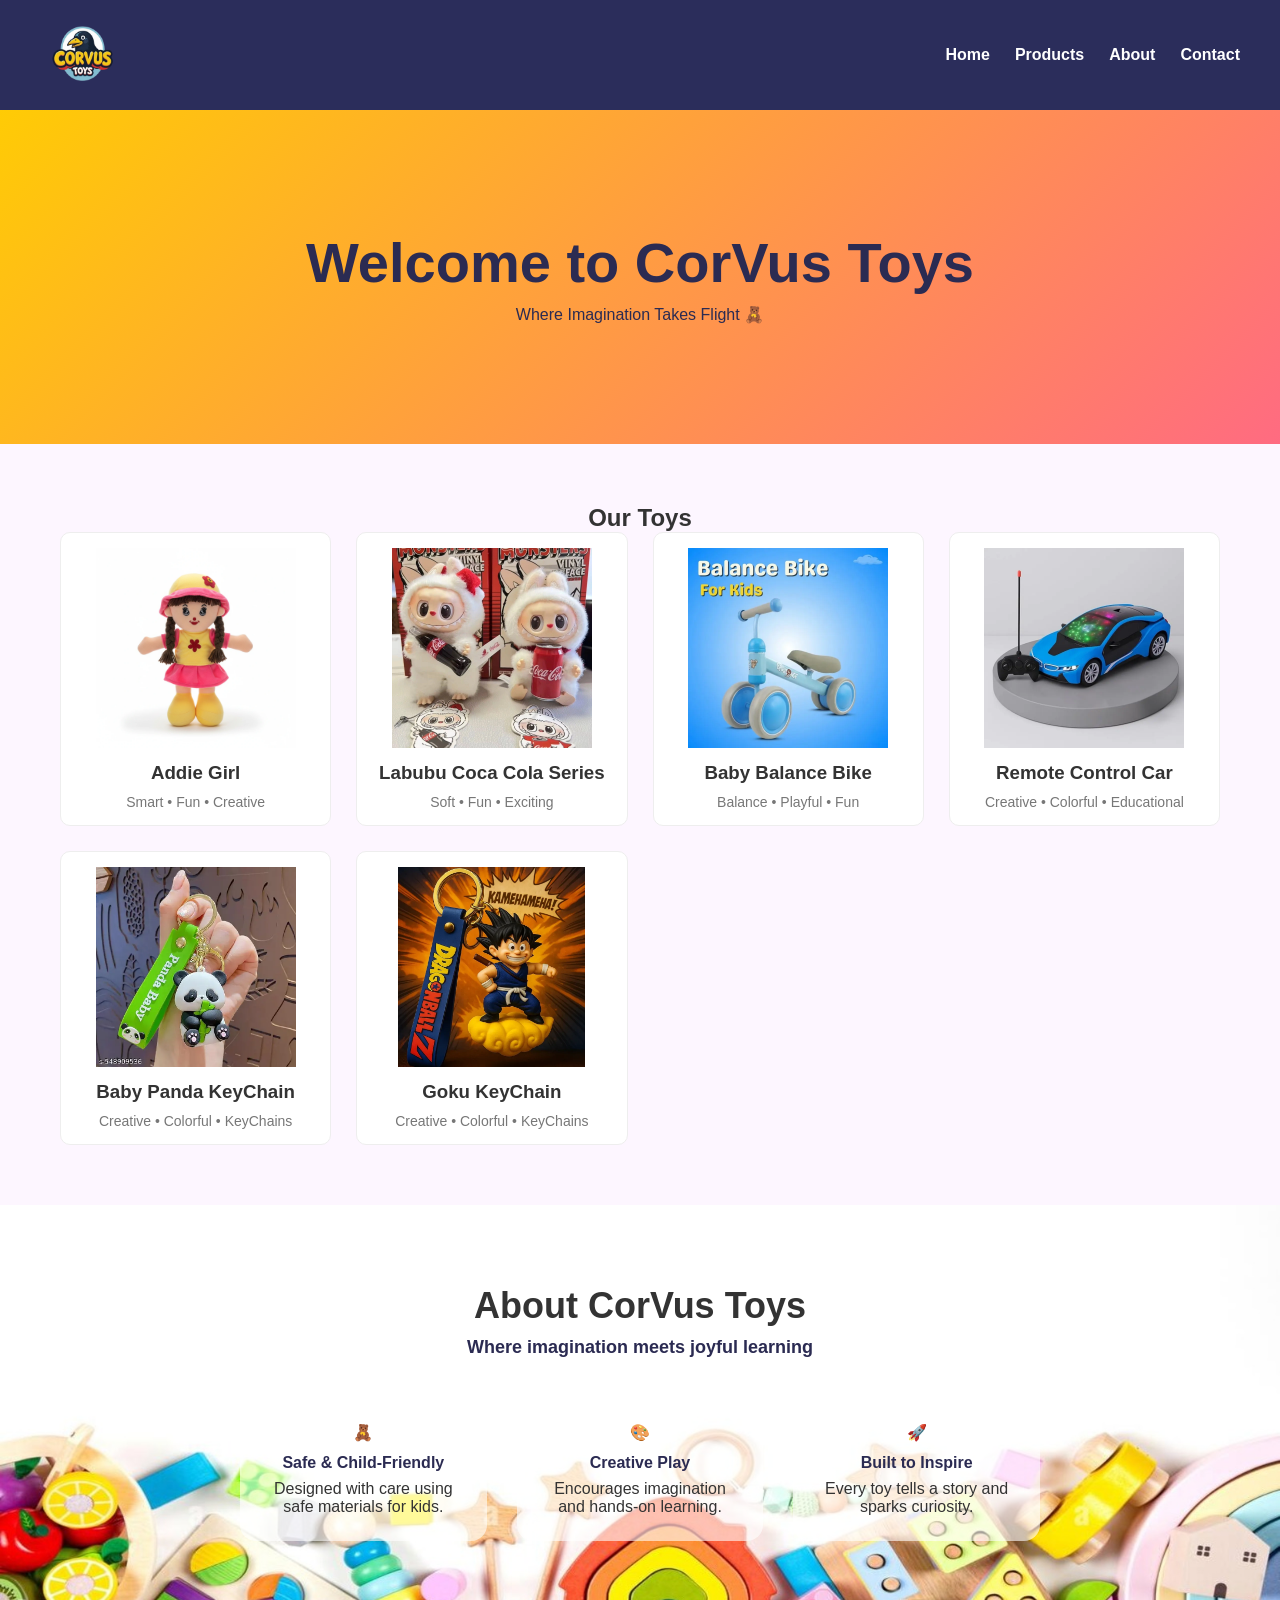
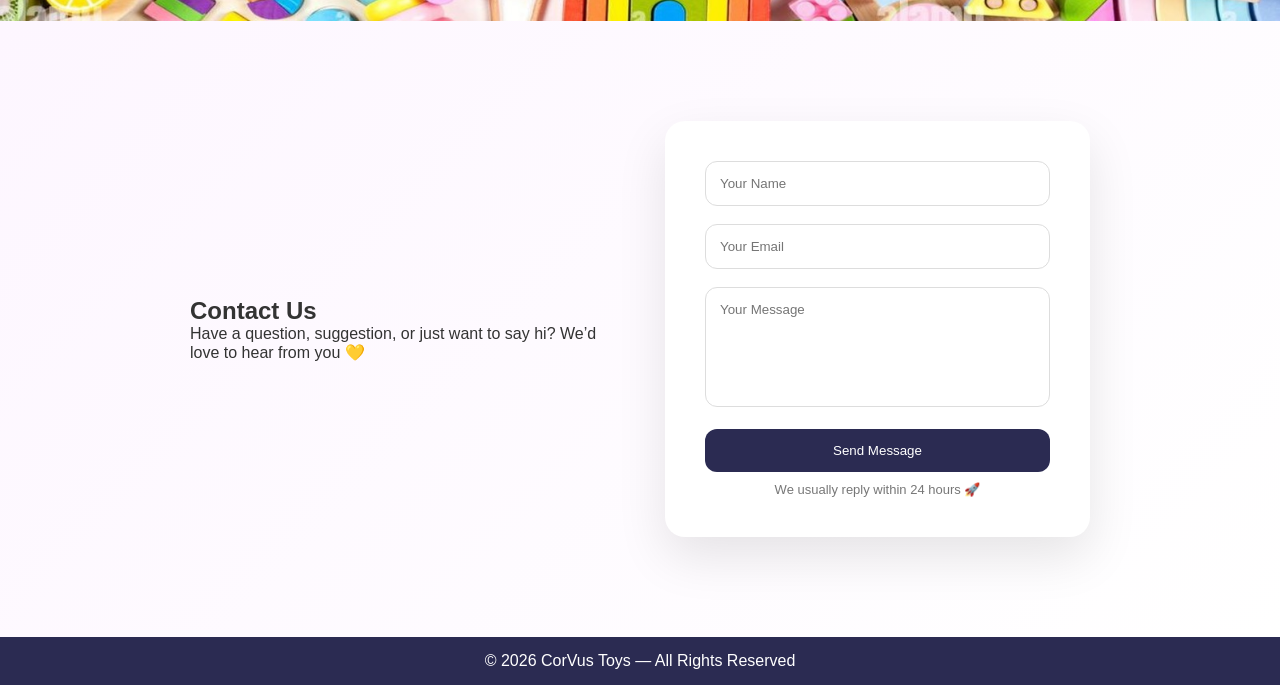
==== commit 2bac889b: "adding addie girl" ====
--- a/index.html
+++ b/index.html
@@ -45,8 +45,6 @@
     <div class="hero-content">
       <h1>Welcome to CorVus Toys</h1>
       <p>Where Imagination Takes Flight 🧸</p>
-      <button onclick="scrollToProducts()">Explore Toys</button>
-      <div class="scroll-indicator">↓</div>
     </div>
   </section>
 
@@ -55,9 +53,9 @@
 
   <div class="product-grid">
 
-    <a href="product.html?id=pop-it" class="product">
-      <img src="assets/products/pop-it.webp" alt="Pop It Toy" loading="lazy">
-      <h3>Pop IT</h3>
+    <a href="product.html?id=addie-girl" class="product">
+      <img src="assets/products/addie-girl/main.webp" alt="Addie Girl Soft Toy" loading="lazy">
+      <h3>Addie Girl</h3>
       <p>Smart • Fun • Creative</p>
     </a>
 
--- a/style.css
+++ b/style.css
@@ -517,4 +517,31 @@
     margin: auto;
   }
 
+}
+
+.product-gallery {
+  max-width: 450px;
+}
+
+.main-image img {
+  width: 100%;
+  height: 400px; /* force stable layout */
+  object-fit: cover;
+}
+
+.thumbnail-images {
+  display: flex;
+  gap: 10px;
+  margin-top: 10px;
+}
+
+.thumbnail-images img {
+  width: 70px;
+  cursor: pointer;
+  border-radius: 6px;
+  border: 2px solid transparent;
+}
+
+.thumbnail-images img:hover {
+  border-color: #000;
 }
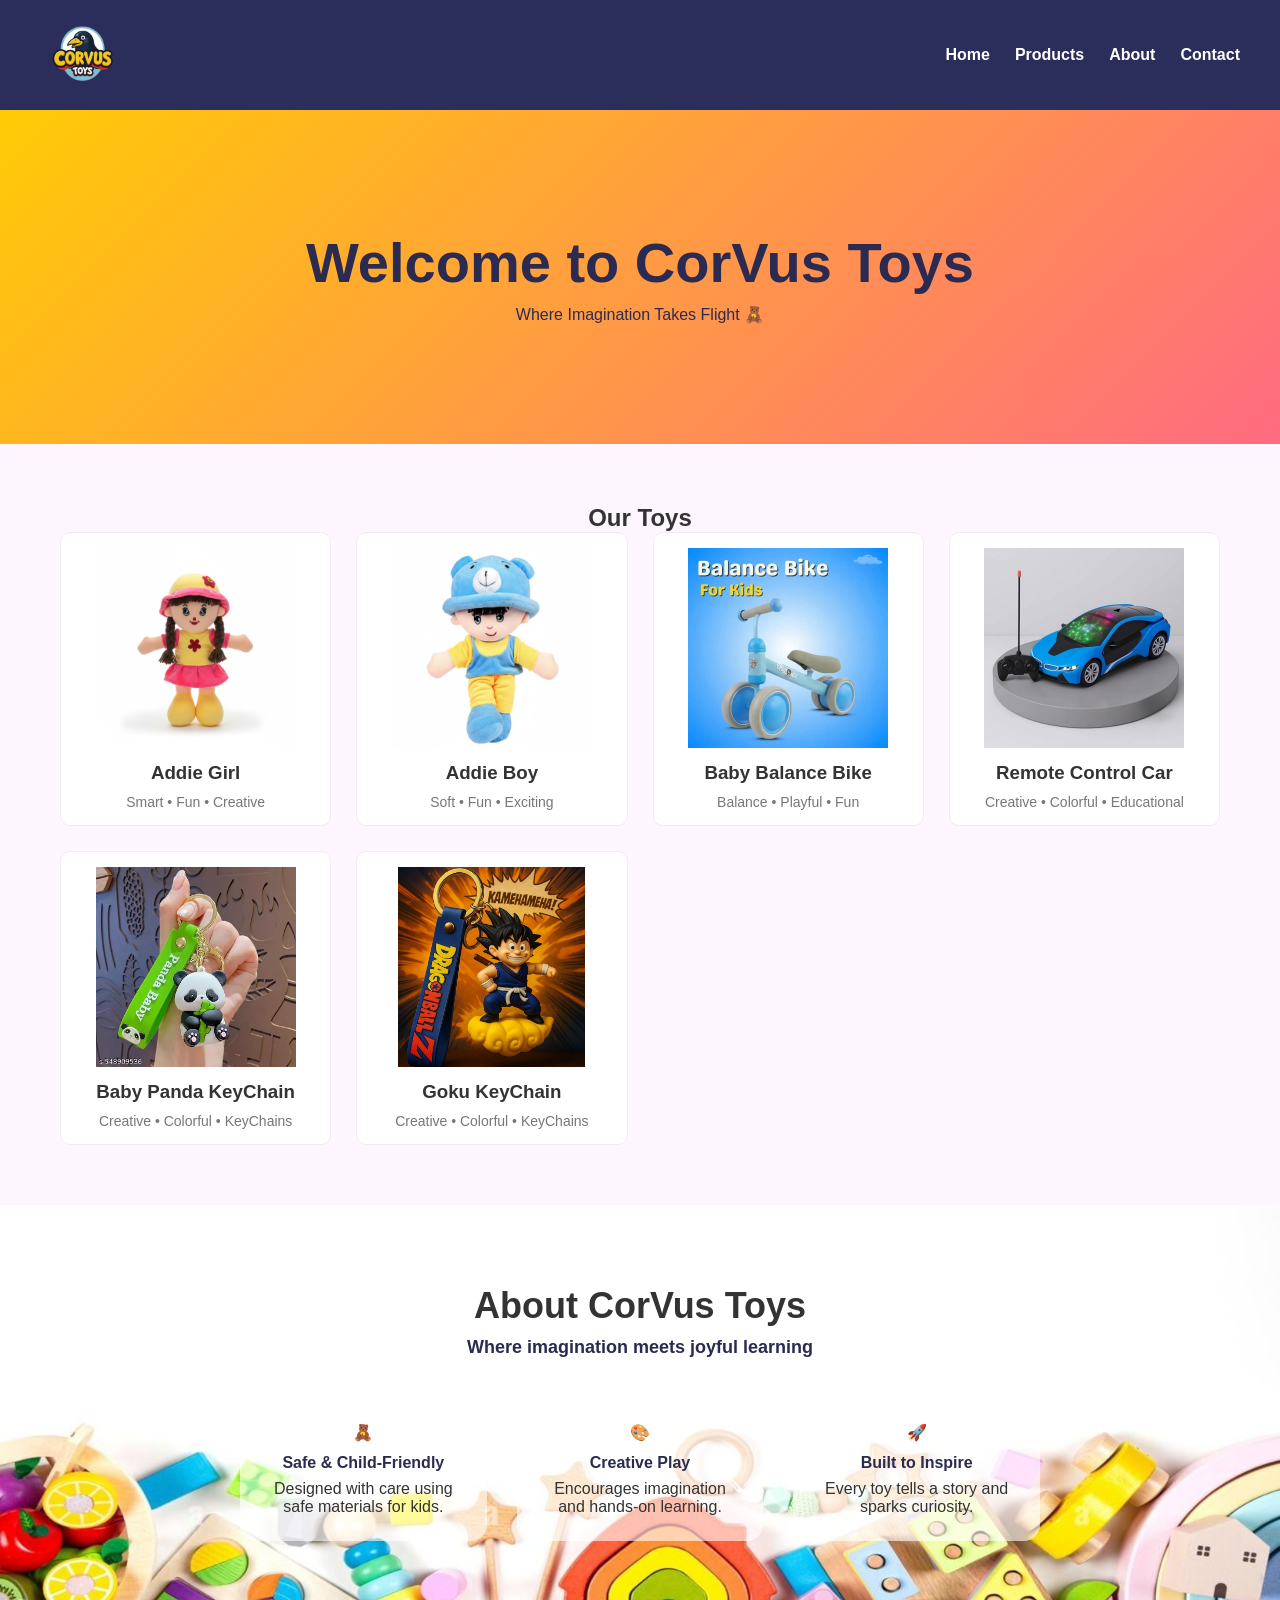
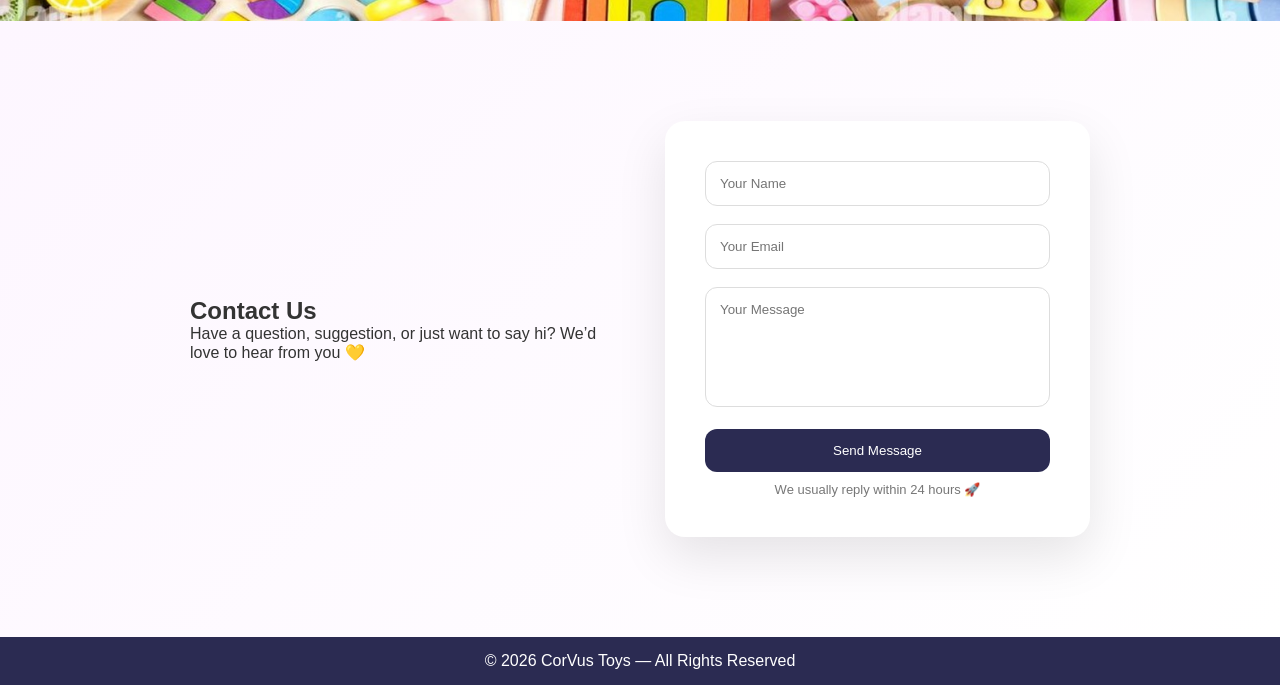
==== commit d6b1332b: "adding addie girl" ====
--- a/index.html
+++ b/index.html
@@ -59,9 +59,9 @@
       <p>Smart • Fun • Creative</p>
     </a>
 
-    <a href="product.html?id=labubu" class="product">
-      <img src="assets/products/labubu.webp" alt="Labubu" loading="lazy">
-      <h3>Labubu Coca Cola Series</h3>
+    <a href="product.html?id=addie-boy" class="product">
+      <img src="assets/products/addie-boy/main.webp" alt="Addie Boy Soft Toy" loading="lazy">
+      <h3>Addie Boy</h3>
       <p>Soft • Fun • Exciting</p>
     </a>
 
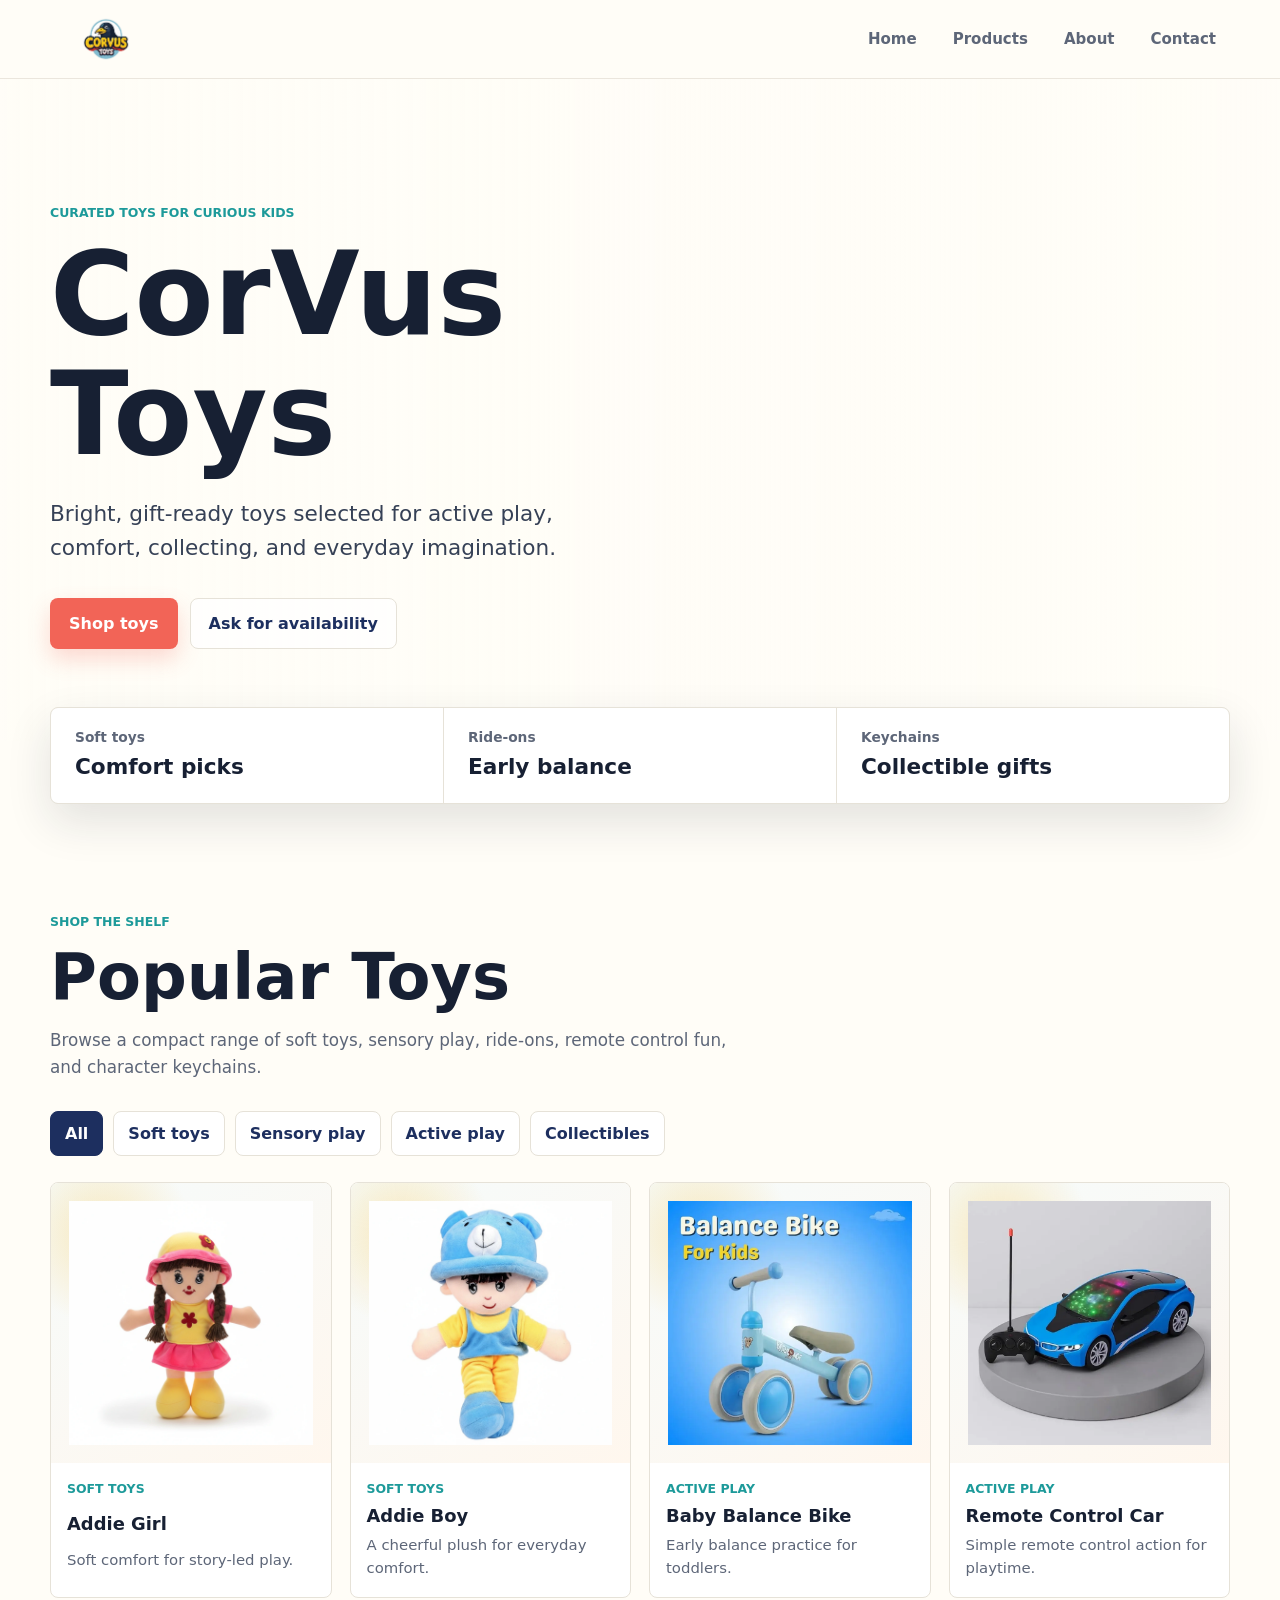
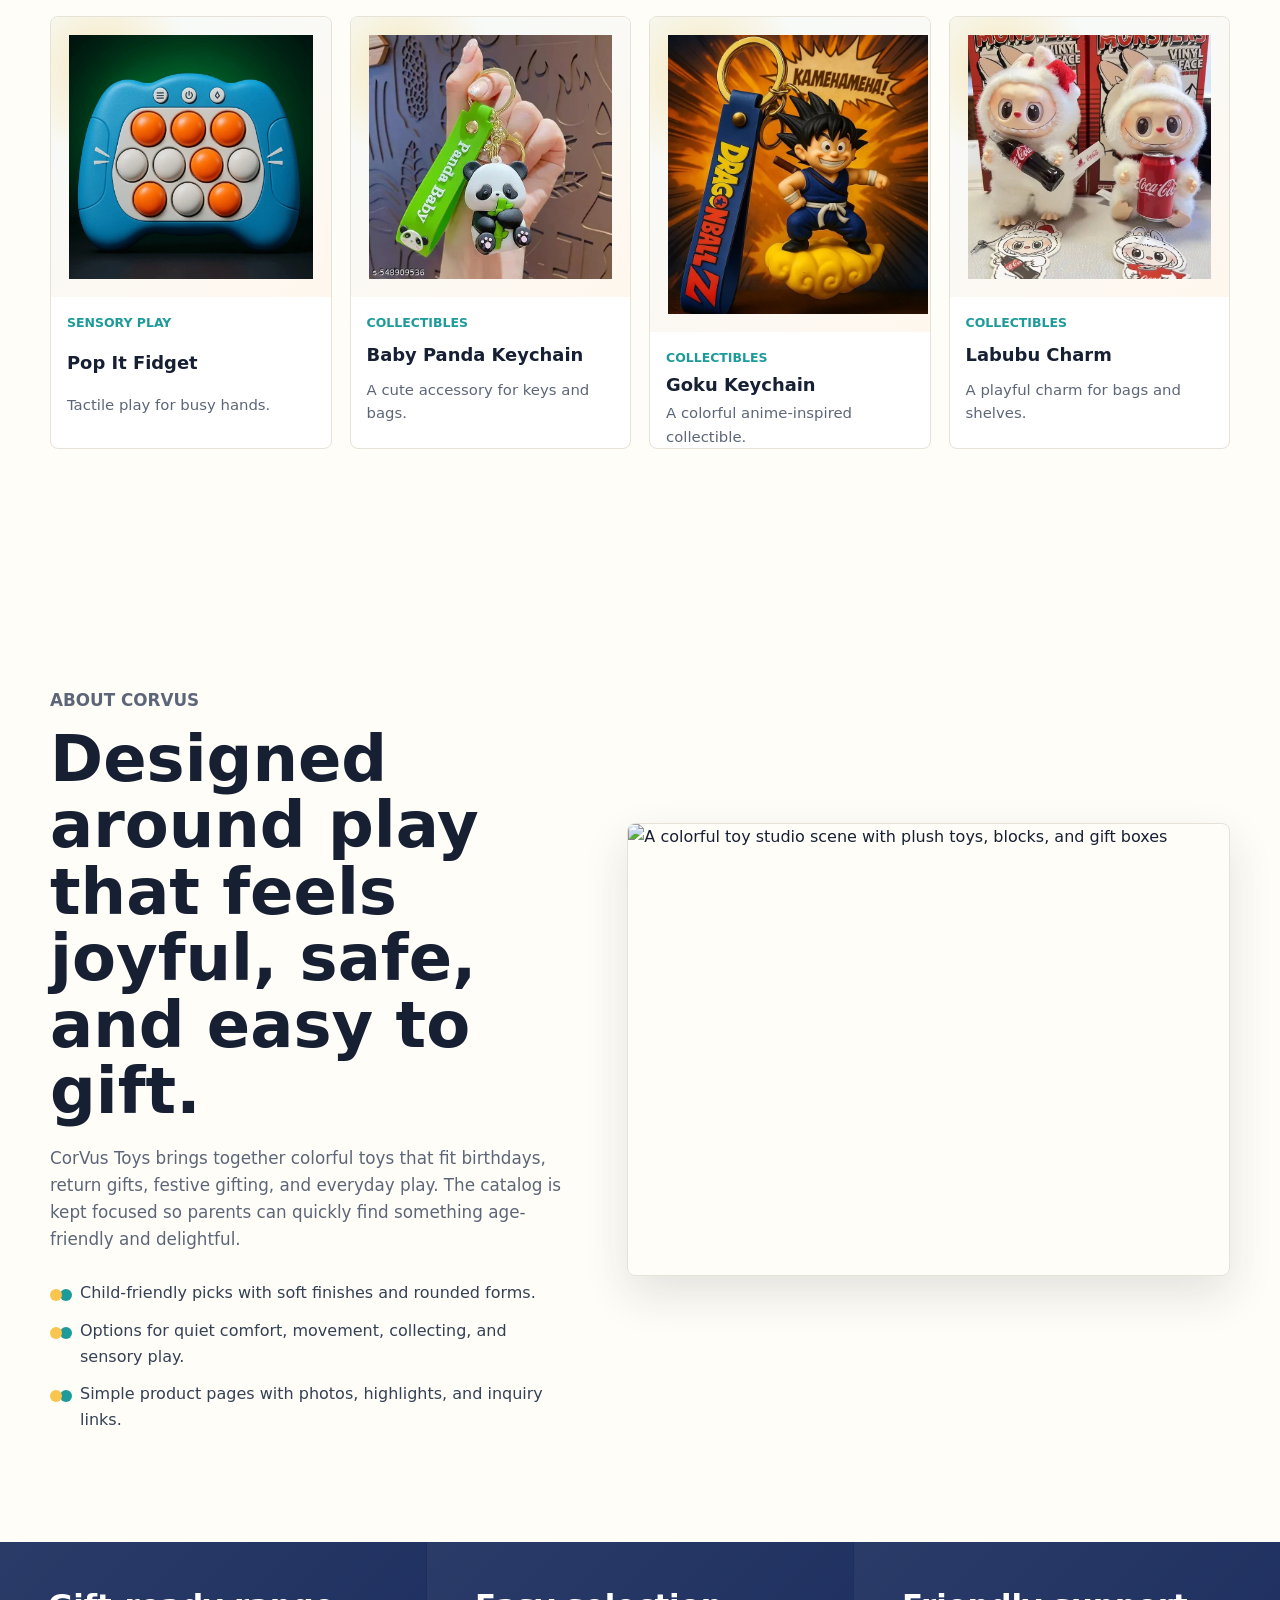
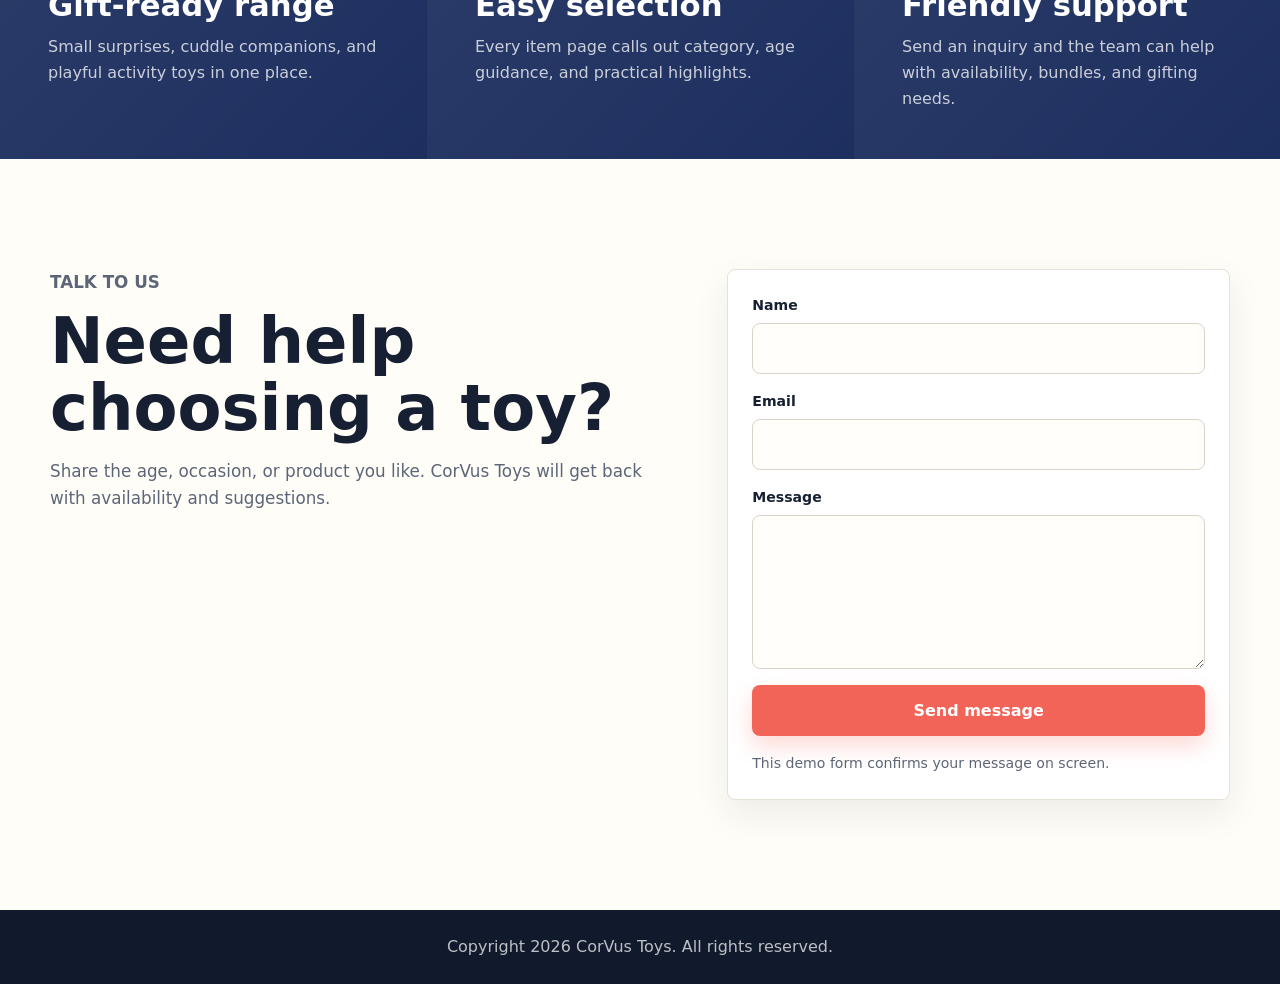
==== commit 64f034a7: "improvements" ====
--- a/index.html
+++ b/index.html
@@ -1,163 +1,153 @@
-<!DOCTYPE html>
+<!doctype html>
 <html lang="en">
 <head>
-  <meta charset="UTF-8" />
-  <meta name="viewport" content="width=device-width, initial-scale=1.0" />
-  <link rel="icon" href="/favicon.png" sizes="any">
-  <link rel="icon" type="image/png" href="/favicon.png">
-  <title>CorVus Toys</title>
-  <link rel="stylesheet" href="style.css" />
+  <meta charset="UTF-8">
+  <meta name="viewport" content="width=device-width, initial-scale=1.0">
+  <meta name="description" content="CorVus Toys is a cheerful toy store with soft toys, ride-ons, remote control toys, fidget toys, and collectible keychains.">
+  <title>CorVus Toys | Toy Store for Playful Gifts</title>
   <link rel="icon" type="image/png" href="assets/favicon.png">
-  <link rel="icon" href="assets/favicon.png" sizes="32x32" type="image/png">
-  <link rel="icon" href="assets/favicon.png" sizes="16x16" type="image/png">
   <link rel="apple-touch-icon" href="assets/favicon.png">
+  <link rel="stylesheet" href="style.css">
 </head>
+<body>
+  <a class="skip-link" href="#main">Skip to content</a>
 
-<body>
-  <header>
-    <div class="header-container">
-      <div class="logo">
-        <a href="#home">
-          <img src="assets/logo.png" alt="CorVus Toys Logo">
-        </a>
-      </div>
+  <header class="site-header" data-header>
+    <div class="nav-shell">
+      <a class="brand" href="index.html#home" aria-label="CorVus Toys home">
+        <img src="assets/logo.png" alt="CorVus Toys">
+      </a>
 
-      <!-- 🍔 Hamburger -->
-      <button class="hamburger" aria-label="Toggle menu">
+      <button class="nav-toggle" type="button" aria-expanded="false" aria-controls="primaryNav" data-nav-toggle>
+        <span class="sr-only">Menu</span>
         <span></span>
         <span></span>
         <span></span>
       </button>
 
-      <nav class="nav-menu">
-        <ul>
-          <li><a href="#home">Home</a></li>
-          <li><a href="#products">Products</a></li>
-          <li><a href="#about">About</a></li>
-          <li><a href="#contact">Contact</a></li>
-        </ul>
+      <nav class="site-nav" id="primaryNav" data-nav>
+        <a href="#home">Home</a>
+        <a href="#products">Products</a>
+        <a href="#about">About</a>
+        <a href="#contact">Contact</a>
       </nav>
     </div>
   </header>
 
+  <main id="main">
+    <section class="hero" id="home">
+      <div class="hero__content">
+        <p class="eyebrow">Curated toys for curious kids</p>
+        <h1>CorVus Toys</h1>
+        <p class="hero__lede">Bright, gift-ready toys selected for active play, comfort, collecting, and everyday imagination.</p>
+        <div class="hero__actions">
+          <a class="button button--primary" href="#products">Shop toys</a>
+          <a class="button button--ghost" href="#contact">Ask for availability</a>
+        </div>
+      </div>
+    </section>
 
-  <section id="home" class="hero">
-    <div class="hero-content">
-      <h1>Welcome to CorVus Toys</h1>
-      <p>Where Imagination Takes Flight 🧸</p>
-    </div>
-  </section>
+    <section class="store-strip" aria-label="Store highlights">
+      <div>
+        <span>Soft toys</span>
+        <strong>Comfort picks</strong>
+      </div>
+      <div>
+        <span>Ride-ons</span>
+        <strong>Early balance</strong>
+      </div>
+      <div>
+        <span>Keychains</span>
+        <strong>Collectible gifts</strong>
+      </div>
+    </section>
 
-  <section id="products" class="products">
-  <h2>Our Toys</h2>
-
-  <div class="product-grid">
-
-    <a href="product.html?id=addie-girl" class="product">
-      <img src="assets/products/addie-girl/main.webp" alt="Addie Girl Soft Toy" loading="lazy">
-      <h3>Addie Girl</h3>
-      <p>Smart • Fun • Creative</p>
-    </a>
-
-    <a href="product.html?id=addie-boy" class="product">
-      <img src="assets/products/addie-boy/main.webp" alt="Addie Boy Soft Toy" loading="lazy">
-      <h3>Addie Boy</h3>
-      <p>Soft • Fun • Exciting</p>
-    </a>
-
-    <a href="product.html?id=baby-balance-bike" class="product">
-      <img src="assets/products/baby-balance-cycle.webp" alt="Baby Balance Bike" loading="lazy">
-      <h3>Baby Balance Bike</h3>
-      <p>Balance • Playful • Fun</p>
-    </a>
-
-    <a href="product.html?id=remote-control-car" class="product">
-      <img src="assets/products/remote-control-car.webp" alt="Remote Control Car" loading="lazy">
-      <h3>Remote Control Car</h3>
-      <p>Creative • Colorful • Educational</p>
-    </a>
-
-    <a href="product.html?id=baby-panda-keychain" class="product">
-      <img src="assets/products/baby-panda-keychain.webp" alt="Baby Panda KeyChain" loading="lazy">
-      <h3>Baby Panda KeyChain</h3>
-      <p>Creative • Colorful • KeyChains</p>
-    </a>
-
-    <a href="product.html?id=goku-keychain" class="product">
-      <img src="assets/products/goku.webp" alt="Goku KeyChain" loading="lazy">
-      <h3>Goku KeyChain</h3>
-      <p>Creative • Colorful • KeyChains</p>
-    </a>
-
-  </div>
-</section>
-
-<section id="about" class="about">
-  <div class="about-content">
-    <h2>About CorVus Toys</h2>
-    <p class="about-tagline">Where imagination meets joyful learning</p>
-
-    <div class="about-features">
-      <div class="feature reveal">
-        🧸
-        <h4>Safe & Child-Friendly</h4>
-        <p>Designed with care using safe materials for kids.</p>
+    <section class="products-section" id="products">
+      <div class="section-heading">
+        <p class="eyebrow">Shop the shelf</p>
+        <h2>Popular Toys</h2>
+        <p>Browse a compact range of soft toys, sensory play, ride-ons, remote control fun, and character keychains.</p>
       </div>
 
-      <div class="feature reveal">
-        🎨
-        <h4>Creative Play</h4>
-        <p>Encourages imagination and hands-on learning.</p>
+      <div class="filter-row" aria-label="Filter products">
+        <button class="filter-button is-active" type="button" data-filter="all" aria-pressed="true">All</button>
+        <button class="filter-button" type="button" data-filter="soft-toys" aria-pressed="false">Soft toys</button>
+        <button class="filter-button" type="button" data-filter="sensory-play" aria-pressed="false">Sensory play</button>
+        <button class="filter-button" type="button" data-filter="active-play" aria-pressed="false">Active play</button>
+        <button class="filter-button" type="button" data-filter="collectibles" aria-pressed="false">Collectibles</button>
       </div>
 
-      <div class="feature reveal">
-        🚀
-        <h4>Built to Inspire</h4>
-        <p>Every toy tells a story and sparks curiosity.</p>
+      <div class="product-grid" data-product-grid></div>
+    </section>
+
+    <section class="split-section" id="about">
+      <div class="split-section__text">
+        <p class="eyebrow">About CorVus</p>
+        <h2>Designed around play that feels joyful, safe, and easy to gift.</h2>
+        <p>CorVus Toys brings together colorful toys that fit birthdays, return gifts, festive gifting, and everyday play. The catalog is kept focused so parents can quickly find something age-friendly and delightful.</p>
+        <ul class="check-list">
+          <li>Child-friendly picks with soft finishes and rounded forms.</li>
+          <li>Options for quiet comfort, movement, collecting, and sensory play.</li>
+          <li>Simple product pages with photos, highlights, and inquiry links.</li>
+        </ul>
       </div>
-    </div>
-  </div>
-</section>
 
+      <figure class="image-panel">
+        <img src="assets/hero-toy-studio.png" alt="A colorful toy studio scene with plush toys, blocks, and gift boxes">
+      </figure>
+    </section>
 
-  <section id="contact" class="contact">
-  <div class="contact-container">
-    <div class="contact-info">
-      <h2>Contact Us</h2>
-      <p class="contact-subtitle">
-        Have a question, suggestion, or just want to say hi?
-        We’d love to hear from you 💛
-      </p>
-    </div>
+    <section class="promise-band" aria-label="Why customers choose CorVus Toys">
+      <div>
+        <h3>Gift-ready range</h3>
+        <p>Small surprises, cuddle companions, and playful activity toys in one place.</p>
+      </div>
+      <div>
+        <h3>Easy selection</h3>
+        <p>Every item page calls out category, age guidance, and practical highlights.</p>
+      </div>
+      <div>
+        <h3>Friendly support</h3>
+        <p>Send an inquiry and the team can help with availability, bundles, and gifting needs.</p>
+      </div>
+    </section>
 
-    <form id="contactForm" class="contact-form">
-    <div class="form-group">
-      <input type="text" name="name" placeholder="Your Name" required />
-    </div>
+    <section class="contact-section" id="contact">
+      <div class="contact-copy">
+        <p class="eyebrow">Talk to us</p>
+        <h2>Need help choosing a toy?</h2>
+        <p>Share the age, occasion, or product you like. CorVus Toys will get back with availability and suggestions.</p>
+      </div>
 
-    <div class="form-group">
-      <input type="email" name="email" placeholder="Your Email" required />
-    </div>
+      <form class="contact-form" id="contactForm">
+        <label>
+          <span>Name</span>
+          <input type="text" name="name" autocomplete="name" required>
+        </label>
 
-    <div class="form-group">
-      <textarea placeholder="Your Message" required></textarea>
-    </div>
+        <label>
+          <span>Email</span>
+          <input type="email" name="email" autocomplete="email" required>
+        </label>
 
-    <button type="submit">Send Message</button>
+        <label>
+          <span>Message</span>
+          <textarea name="message" rows="5" required></textarea>
+        </label>
 
-    <p class="contact-note">We usually reply within 24 hours 🚀</p>
-    </form>
-    <div id="thankYouMessage" class="thank-you hidden">
-    <h3>Thank you for reaching out! 🎉</h3>
-    <p>We’ve received your message and will get back to you shortly.</p>
-    <p class="contact-note">We usually reply within 24 hours 🚀</p>
-    </div>
-  </div>
-  </section>
+        <button class="button button--primary" type="submit">Send message</button>
+        <p class="form-note">This demo form confirms your message on screen.</p>
+      </form>
 
+      <div class="thank-you" id="thankYouMessage" hidden>
+        <h3>Thank you for reaching out.</h3>
+        <p>Your message has been noted. The form will reset shortly.</p>
+      </div>
+    </section>
+  </main>
 
-  <footer>
-    <p>© 2026 CorVus Toys — All Rights Reserved</p>
+  <footer class="site-footer">
+    <p>Copyright 2026 CorVus Toys. All rights reserved.</p>
   </footer>
 
   <script src="script.js"></script>
--- a/style.css
+++ b/style.css
@@ -1,547 +1,851 @@
-* {
-  margin: 0;
-  padding: 0;
-  box-sizing: border-box;
-  font-family: Arial, Helvetica, sans-serif;
-}
-
-body {
-  background: #fdf6ff;
-  color: #333;
-  overflow-x: hidden;
-}
-
-html {
-  scroll-behavior: smooth;
-}
-
-html, body {
-  overflow-x: hidden;
-}
-
-/* ================= HEADER ================= */
-
-header {
-  padding: 15px 40px;
-  background: #2b2d5b;
-  color: #fff;
-  width: 100%;
-  position: sticky;
-  top: 0;
-  z-index: 1000;
-  height: 110px;
-  display: flex;
-  align-items: center;
-  transition: transform 0.35s ease, box-shadow 0.3s ease;
-}
-
-section {
-  scroll-margin-top: 130px;
-}
-
-header.hide {
-  transform: translateY(-100%);
-}
-
-header.scrolled {
-  box-shadow: 0 2px 10px rgba(0,0,0,0.2);
-}
-
-.header-container {
-  width: 100%;
-  max-width: 1400px;
-  margin: 0 auto;
-  display: flex;
-  align-items: center;
-  justify-content: space-between;
-}
-
-.logo {
-  display: flex;
-  align-items: center;
-  gap: 10px;
-}
-
-.logo img {
-  height: 85px;
-  transition: transform 0.3s ease;
-}
-
-header.scrolled .logo img {
-  transform: scale(0.7);
-}
-
-.logo img:hover {
-  transform: scale(1.08) rotate(-2deg);
-}
-
-@media (max-width: 768px) {
-  .logo img {
-    height: 55px;
-  }
-}
-
-nav ul {
-  display: flex;
-  gap: 25px;
-  list-style: none;
-}
-
-nav a {
-  color: white;
-  text-decoration: none;
-  font-weight: bold;
-}
-
-nav a:hover {
-  color: #ffcb05;
-}
-
-.hamburger {
-  display: none;
-  flex-direction: column;
-  gap: 6px;
-  background: none;
-  border: none;
-  cursor: pointer;
-}
-
-.hamburger span {
-  width: 26px;
-  height: 3px;
-  background: white;
-  border-radius: 2px;
-}
-
-@media (max-width: 768px) {
-
-  .hamburger {
-    display: flex;
-    z-index: 1100;
-  }
-
-  nav.nav-menu {
-    position: fixed;
-    top: 110px;
-    left: 0;
-    width: 100vw;
-    background: #2b2d5b;
-    display: none;
-    z-index: 1000;
-  }
-
-  nav.nav-menu.active {
-    display: block;
-  }
-
-  nav.nav-menu ul {
-    flex-direction: column;
-    align-items: center;
-    padding: 20px 0;
-    gap: 20px;
-  }
-
-}
-
-body.menu-open {
-  overflow: hidden;
-}
-
-/* ================= HERO ================= */
-
-.hero {
-  text-align: center;
-  padding: 120px 20px;
-  background: linear-gradient(135deg, #ffcb05, #ff6b81);
-  color: #2b2b52;
-  position: relative;
-}
-
-.hero::after {
-  content: "";
-  position: absolute;
-  inset: 0;
-  background-image: url("assets/noice.png");
-  opacity: 0.05;
-}
-
-.hero h1 {
-  font-size: clamp(36px, 5vw, 56px);
-  margin-bottom: 10px;
-}
-
-.hero button {
-  padding: 12px 25px;
-  background: #2b2b52;
-  color: white;
-  border-radius: 5px;
-  border: none;
-  cursor: pointer;
-}
-
-.hero button:hover {
-  transform: translateY(-2px);
-}
-
-.hero-content {
-  animation: heroFadeUp 0.8s ease forwards;
-}
-
-@keyframes heroFadeUp {
-  from {
-    opacity: 0;
-    transform: translateY(30px);
-  }
-  to {
-    opacity: 1;
-    transform: translateY(0);
-  }
-}
-
-/* ================= PRODUCTS ================= */
-
-.products {
-  max-width: 1200px;
-  margin: 0 auto;
-  padding: 60px 20px;
-  text-align: center;
-}
-
-.product-grid {
-  display: grid;
-  grid-template-columns: repeat(auto-fit, minmax(220px, 1fr));
-  gap: 25px;
-  padding: 40px 0,
-  align-items: stretch;
-}
-
-.product {
-  background: white;
-  border-radius: 10px;
-  padding: 15px;
-  text-align: center;
-  transition: 0.25s;
-  border: 1px solid #eee;
-
-  text-decoration: none;
-  color: inherit;
-  display: block;
-  cursor: pointer;
-}
-
-.product h3,
-.product p {
-  text-decoration: none;
-}
-
-.product:hover {
-  transform: translateY(-6px);
-  box-shadow: 0 10px 20px rgba(0,0,0,0.08);
-}
-
-.product img {
-  width: 100%;
-  height: 200px;
-  object-fit: contain;
-}
-
-.product h3 {
-  margin: 10px 0;
-}
-
-.product p {
-  color: #777;
-  font-size: 14px;
-}
-
-.product-btn {
-  margin-top: auto;
-  padding: 10px 16px;
-  border: none;
-  background: #ff6a00;
-  color: white;
-  border-radius: 5px;
-  cursor: pointer;
-}
-
-.product-btn:hover {
-  background: #e85d00;
-}
-
-/* ================= ABOUT ================= */
-
-.about {
-  background-image: url("assets/about-banner.jpg");
-  background-size: cover;
-  background-position: center;
-  padding: 80px 20px;
-}
-
-.about-content {
-  max-width: 800px;
-  margin: 0 auto;
-  text-align: center;
-}
-
-.about h2 {
-  font-size: 36px;
-  margin-bottom: 10px;
-}
-
-.about-tagline {
-  font-size: 18px;
-  font-weight: bold;
-  color: #2b2b52;
-  margin-bottom: 20px;
-}
-
-.about-features {
-  display: grid;
-  grid-template-columns: repeat(auto-fit, minmax(220px, 1fr));
-  gap: 30px;
-  margin-top: 40px;
-}
-
-.feature {
-  background: rgba(255,255,255,0.6);
-  padding: 25px;
-  border-radius: 16px;
-  transition: transform 0.3s ease;
-}
-
-.feature:hover {
-  transform: translateY(-6px);
-}
-
-.feature h4 {
-  margin: 12px 0 8px;
-  color: #2b2b52;
-}
-
-/* Reveal animation */
-
-.reveal {
-  opacity: 0;
-  transform: translateY(30px);
-  transition: 0.6s ease;
-}
-
-.reveal.active {
-  opacity: 1;
-  transform: translateY(0);
-}
-
-/* ================= CONTACT ================= */
-
-.contact {
-  padding: 100px 20px;
-  background: linear-gradient(135deg, #fdf6ff, #fff);
-}
-
-.contact-container {
-  max-width: 900px;
-  margin: 0 auto;
-  display: grid;
-  grid-template-columns: 1fr 1fr;
-  gap: 50px;
-  align-items: center;
-}
-
-.contact-form {
-  background: white;
-  padding: 40px;
-  border-radius: 20px;
-  box-shadow: 0 20px 50px rgba(0,0,0,0.1);
-}
-
-.form-group {
-  margin-bottom: 18px;
-}
-
-.contact-form input,
-.contact-form textarea {
-  width: 100%;
-  padding: 14px;
-  border-radius: 12px;
-  border: 1px solid #ddd;
-}
-
-.contact-form textarea {
-  resize: none;
-  min-height: 120px;
-}
-
-.contact-form button {
-  width: 100%;
-  padding: 14px;
-  background: #2b2b52;
-  color: white;
-  border-radius: 12px;
-  border: none;
-  cursor: pointer;
-}
-
-.contact-note {
-  margin-top: 10px;
-  font-size: 13px;
-  color: #777;
-  text-align: center;
-}
-
-.hidden {
-  display: none;
-}
-
-/* ================= FOOTER ================= */
-
-footer {
-  text-align: center;
-  padding: 15px;
-  background: #2b2b52;
-  color: white;
-}
-
-/* ================= MOBILE ================= */
-
-@media (max-width: 768px) {
-
-  .contact-container {
-    grid-template-columns: 1fr;
-    text-align: center;
-  }
-
-}
-
-/* ================= PRODUCT PAGE ================= */
-
-.product-hero {
-  background: linear-gradient(135deg, #ffcb05, #ff6b81);
-  color: #2b2b52;
-  padding: 100px 20px;
-  text-align: center;
-}
-
-.product-hero h1 {
-  font-size: 42px;
-  margin-bottom: 10px;
-}
-
-.product-tagline {
-  font-size: 18px;
-  font-weight: bold;
-}
-
-.product-details {
-  max-width: 1200px;
-  margin: 0 auto;
-  padding: 60px 20px;
-}
-
-.product-details-container {
-  display: grid;
-  grid-template-columns: 1fr 1fr;
-  gap: 60px;
-  align-items: center;
-}
-
-.product-image img {
-  width: 100%;
-  max-width: 420px;
-  object-fit: contain;
-}
-
-.product-info h2 {
-  margin-bottom: 15px;
-  color: #2b2b52;
-}
-
-.product-info p {
-  margin-bottom: 20px;
-  color: #555;
-}
-
-.product-highlights {
-  list-style: none;
-  margin-bottom: 25px;
-}
-
-.product-highlights li {
-  margin-bottom: 10px;
-  font-size: 15px;
-}
-
-.primary-btn {
-  padding: 14px 28px;
-  background: #ff6a00;
-  color: white;
-  border: none;
-  border-radius: 8px;
-  cursor: pointer;
-  font-size: 16px;
-}
-
-.primary-btn:hover {
-  background: #e85d00;
-}
-
-.product-cta {
-  text-align: center;
-  padding: 60px 20px;
-  background: #fff;
-}
-
-.secondary-btn {
-  display: inline-block;
-  margin-top: 15px;
-  padding: 12px 24px;
-  background: #2b2b52;
-  color: white;
-  text-decoration: none;
-  border-radius: 6px;
-}
-
-.secondary-btn:hover {
-  background: #1d1f40;
-}
-
-/* PRODUCT PAGE MOBILE */
-
-@media (max-width: 768px) {
-
-  .product-details-container {
-    grid-template-columns: 1fr;
-    text-align: center;
-  }
-
-  .product-image img {
-    margin: auto;
-  }
-
-}
-
-.product-gallery {
-  max-width: 450px;
-}
-
-.main-image img {
-  width: 100%;
-  height: 400px; /* force stable layout */
-  object-fit: cover;
-}
-
-.thumbnail-images {
-  display: flex;
-  gap: 10px;
-  margin-top: 10px;
-}
-
-.thumbnail-images img {
-  width: 70px;
-  cursor: pointer;
-  border-radius: 6px;
-  border: 2px solid transparent;
-}
-
-.thumbnail-images img:hover {
-  border-color: #000;
-}+:root {
+  --ink: #172033;
+  --muted: #5d6678;
+  --paper: #fffdf7;
+  --surface: #ffffff;
+  --line: #e6e2d8;
+  --navy: #1d2f5f;
+  --teal: #1d9a9a;
+  --coral: #f26457;
+  --yellow: #f8c64f;
+  --sky: #dff4f6;
+  --mint: #e9f7ee;
+  --shadow: 0 18px 45px rgba(23, 32, 51, 0.12);
+  --radius: 8px;
+  --header-height: 78px;
+}
+
+* {
+  box-sizing: border-box;
+}
+
+html {
+  scroll-behavior: smooth;
+}
+
+body {
+  margin: 0;
+  background: var(--paper);
+  color: var(--ink);
+  font-family: Inter, ui-sans-serif, system-ui, -apple-system, BlinkMacSystemFont, "Segoe UI", sans-serif;
+  line-height: 1.6;
+  overflow-x: hidden;
+}
+
+body.menu-open {
+  overflow: hidden;
+}
+
+img {
+  display: block;
+  max-width: 100%;
+}
+
+a {
+  color: inherit;
+}
+
+button,
+input,
+textarea {
+  font: inherit;
+}
+
+.sr-only,
+.skip-link {
+  position: absolute;
+  width: 1px;
+  height: 1px;
+  padding: 0;
+  margin: -1px;
+  overflow: hidden;
+  clip: rect(0, 0, 0, 0);
+  white-space: nowrap;
+  border: 0;
+}
+
+.skip-link:focus {
+  left: 16px;
+  top: 16px;
+  width: auto;
+  height: auto;
+  margin: 0;
+  padding: 10px 14px;
+  clip: auto;
+  color: #ffffff;
+  background: var(--navy);
+  z-index: 20;
+}
+
+.site-header {
+  position: sticky;
+  top: 0;
+  z-index: 10;
+  min-height: var(--header-height);
+  background: rgba(255, 253, 247, 0.92);
+  border-bottom: 1px solid rgba(230, 226, 216, 0.8);
+  backdrop-filter: blur(14px);
+}
+
+.site-header.is-scrolled {
+  box-shadow: 0 10px 30px rgba(23, 32, 51, 0.08);
+}
+
+.nav-shell {
+  width: min(1180px, calc(100% - 40px));
+  min-height: var(--header-height);
+  margin: 0 auto;
+  display: flex;
+  align-items: center;
+  justify-content: space-between;
+  gap: 28px;
+}
+
+.brand {
+  display: inline-flex;
+  align-items: center;
+  text-decoration: none;
+}
+
+.brand img {
+  width: 112px;
+  height: 62px;
+  object-fit: contain;
+}
+
+.site-nav {
+  display: flex;
+  align-items: center;
+  gap: 8px;
+}
+
+.site-nav a {
+  min-height: 40px;
+  display: inline-flex;
+  align-items: center;
+  padding: 8px 14px;
+  border-radius: var(--radius);
+  color: var(--muted);
+  font-size: 0.94rem;
+  font-weight: 700;
+  text-decoration: none;
+}
+
+.site-nav a:hover,
+.site-nav a:focus-visible {
+  color: var(--navy);
+  background: var(--sky);
+  outline: none;
+}
+
+.nav-toggle {
+  width: 44px;
+  height: 44px;
+  display: none;
+  place-items: center;
+  gap: 5px;
+  padding: 11px;
+  background: var(--navy);
+  border: 0;
+  border-radius: var(--radius);
+  cursor: pointer;
+}
+
+.nav-toggle span:not(.sr-only) {
+  width: 20px;
+  height: 2px;
+  display: block;
+  background: #ffffff;
+}
+
+section {
+  scroll-margin-top: calc(var(--header-height) + 18px);
+}
+
+.hero {
+  min-height: clamp(500px, 72svh, 680px);
+  display: grid;
+  align-items: center;
+  padding: clamp(72px, 10vw, 124px) 20px clamp(52px, 8vw, 92px);
+  background:
+    linear-gradient(90deg, rgba(255, 253, 247, 0.94) 0%, rgba(255, 253, 247, 0.78) 42%, rgba(255, 253, 247, 0.2) 100%),
+    url("assets/hero-toy-studio.png") center / cover no-repeat;
+}
+
+.hero__content {
+  width: min(1180px, 100%);
+  margin: 0 auto;
+}
+
+.eyebrow {
+  margin: 0 0 12px;
+  color: var(--teal);
+  font-size: 0.78rem;
+  font-weight: 900;
+  letter-spacing: 0;
+  text-transform: uppercase;
+}
+
+h1,
+h2,
+h3,
+p {
+  overflow-wrap: anywhere;
+}
+
+h1,
+h2,
+h3 {
+  margin: 0;
+  color: var(--ink);
+  line-height: 1.04;
+  letter-spacing: 0;
+}
+
+.hero h1 {
+  max-width: 680px;
+  font-size: clamp(3.4rem, 9vw, 7.5rem);
+}
+
+.hero__lede {
+  max-width: 570px;
+  margin: 22px 0 0;
+  color: #364156;
+  font-size: clamp(1.05rem, 2vw, 1.35rem);
+}
+
+.hero__actions {
+  display: flex;
+  flex-wrap: wrap;
+  gap: 12px;
+  margin-top: 32px;
+}
+
+.button {
+  min-height: 46px;
+  display: inline-flex;
+  align-items: center;
+  justify-content: center;
+  gap: 8px;
+  padding: 12px 18px;
+  border: 1px solid transparent;
+  border-radius: var(--radius);
+  font-weight: 900;
+  text-decoration: none;
+  cursor: pointer;
+}
+
+.button--primary {
+  color: #ffffff;
+  background: var(--coral);
+  box-shadow: 0 10px 22px rgba(242, 100, 87, 0.24);
+}
+
+.button--primary:hover,
+.button--primary:focus-visible {
+  background: #df4f45;
+  outline: none;
+}
+
+.button--ghost {
+  color: var(--navy);
+  background: rgba(255, 255, 255, 0.78);
+  border-color: var(--line);
+}
+
+.button--ghost:hover,
+.button--ghost:focus-visible {
+  background: #ffffff;
+  outline: none;
+}
+
+.store-strip {
+  width: min(1180px, calc(100% - 40px));
+  margin: -34px auto 0;
+  display: grid;
+  grid-template-columns: repeat(3, 1fr);
+  gap: 1px;
+  overflow: hidden;
+  border: 1px solid var(--line);
+  border-radius: var(--radius);
+  background: var(--line);
+  box-shadow: var(--shadow);
+  position: relative;
+  z-index: 2;
+}
+
+.store-strip div {
+  min-height: 92px;
+  display: grid;
+  align-content: center;
+  gap: 2px;
+  padding: 18px 24px;
+  background: #ffffff;
+}
+
+.store-strip span {
+  color: var(--muted);
+  font-size: 0.86rem;
+  font-weight: 700;
+}
+
+.store-strip strong {
+  font-size: clamp(1.1rem, 2vw, 1.35rem);
+}
+
+.products-section,
+.related-section {
+  width: min(1180px, calc(100% - 40px));
+  margin: 0 auto;
+  padding: clamp(72px, 9vw, 108px) 0;
+}
+
+.section-heading {
+  max-width: 690px;
+  margin-bottom: 30px;
+}
+
+.section-heading h2,
+.split-section h2,
+.contact-copy h2 {
+  font-size: clamp(2rem, 5vw, 4.4rem);
+}
+
+.section-heading p:not(.eyebrow),
+.split-section__text p,
+.contact-copy p {
+  color: var(--muted);
+  font-size: 1.05rem;
+}
+
+.filter-row {
+  display: flex;
+  flex-wrap: wrap;
+  gap: 10px;
+  margin-bottom: 26px;
+}
+
+.filter-button {
+  min-height: 40px;
+  padding: 9px 14px;
+  color: var(--navy);
+  background: #ffffff;
+  border: 1px solid var(--line);
+  border-radius: var(--radius);
+  font-weight: 800;
+  cursor: pointer;
+}
+
+.filter-button:hover,
+.filter-button:focus-visible,
+.filter-button.is-active {
+  color: #ffffff;
+  background: var(--navy);
+  border-color: var(--navy);
+  outline: none;
+}
+
+.product-grid {
+  display: grid;
+  grid-template-columns: repeat(4, minmax(0, 1fr));
+  gap: 18px;
+}
+
+.product-card {
+  min-width: 0;
+  display: grid;
+  grid-template-rows: auto 1fr;
+  background: var(--surface);
+  border: 1px solid var(--line);
+  border-radius: var(--radius);
+  overflow: hidden;
+  color: inherit;
+  text-decoration: none;
+  transition: transform 0.2s ease, box-shadow 0.2s ease, border-color 0.2s ease;
+}
+
+.product-card:hover,
+.product-card:focus-visible {
+  transform: translateY(-4px);
+  border-color: rgba(29, 154, 154, 0.42);
+  box-shadow: 0 16px 32px rgba(23, 32, 51, 0.1);
+  outline: none;
+}
+
+.product-card__image {
+  aspect-ratio: 1 / 1;
+  display: grid;
+  place-items: center;
+  padding: 18px;
+  background:
+    radial-gradient(circle at 18% 18%, rgba(248, 198, 79, 0.35), transparent 28%),
+    linear-gradient(145deg, #f6fbfb, #fff7ee);
+}
+
+.product-card__image img {
+  width: 100%;
+  height: 100%;
+  object-fit: contain;
+}
+
+.product-card__body {
+  display: grid;
+  gap: 8px;
+  padding: 16px;
+}
+
+.product-card__meta {
+  color: var(--teal);
+  font-size: 0.78rem;
+  font-weight: 900;
+  text-transform: uppercase;
+}
+
+.product-card h3 {
+  font-size: 1.12rem;
+}
+
+.product-card p {
+  margin: 0;
+  color: var(--muted);
+  font-size: 0.93rem;
+}
+
+.split-section {
+  width: min(1180px, calc(100% - 40px));
+  margin: 0 auto;
+  padding: clamp(70px, 9vw, 110px) 0;
+  display: grid;
+  grid-template-columns: minmax(0, 0.92fr) minmax(0, 1.08fr);
+  gap: clamp(30px, 5vw, 70px);
+  align-items: center;
+}
+
+.split-section__text p {
+  margin-top: 20px;
+}
+
+.check-list {
+  display: grid;
+  gap: 12px;
+  padding: 0;
+  margin: 28px 0 0;
+  list-style: none;
+}
+
+.check-list li {
+  position: relative;
+  padding-left: 30px;
+  color: #344054;
+}
+
+.check-list li::before {
+  content: "";
+  position: absolute;
+  left: 0;
+  top: 0.55em;
+  width: 12px;
+  height: 12px;
+  border-radius: 50%;
+  background: var(--yellow);
+  box-shadow: 10px 0 0 var(--teal);
+}
+
+.image-panel {
+  min-width: 0;
+  margin: 0;
+  border-radius: var(--radius);
+  overflow: hidden;
+  border: 1px solid var(--line);
+  box-shadow: var(--shadow);
+}
+
+.image-panel img {
+  width: 100%;
+  aspect-ratio: 4 / 3;
+  object-fit: cover;
+}
+
+.promise-band {
+  display: grid;
+  grid-template-columns: repeat(3, 1fr);
+  gap: 1px;
+  background: var(--navy);
+  color: #ffffff;
+}
+
+.promise-band div {
+  min-height: 190px;
+  padding: clamp(28px, 4vw, 48px);
+  background:
+    linear-gradient(135deg, rgba(255, 255, 255, 0.06), transparent),
+    var(--navy);
+}
+
+.promise-band h3 {
+  color: #ffffff;
+  font-size: clamp(1.35rem, 2.4vw, 2rem);
+}
+
+.promise-band p {
+  max-width: 34ch;
+  margin: 12px 0 0;
+  color: rgba(255, 255, 255, 0.76);
+}
+
+.contact-section {
+  width: min(1180px, calc(100% - 40px));
+  margin: 0 auto;
+  padding: clamp(72px, 9vw, 110px) 0;
+  display: grid;
+  grid-template-columns: minmax(0, 0.86fr) minmax(300px, 0.72fr);
+  gap: clamp(28px, 6vw, 80px);
+  align-items: start;
+}
+
+.contact-form {
+  display: grid;
+  gap: 16px;
+  padding: 24px;
+  background: #ffffff;
+  border: 1px solid var(--line);
+  border-radius: var(--radius);
+  box-shadow: 0 14px 35px rgba(23, 32, 51, 0.08);
+}
+
+.contact-form label {
+  display: grid;
+  gap: 6px;
+  color: var(--ink);
+  font-weight: 800;
+}
+
+.contact-form span {
+  font-size: 0.88rem;
+}
+
+.contact-form input,
+.contact-form textarea {
+  width: 100%;
+  border: 1px solid #d9d4c9;
+  border-radius: var(--radius);
+  padding: 12px 13px;
+  color: var(--ink);
+  background: #fffefa;
+}
+
+.contact-form textarea {
+  resize: vertical;
+  min-height: 138px;
+}
+
+.contact-form input:focus,
+.contact-form textarea:focus {
+  border-color: var(--teal);
+  outline: 3px solid rgba(29, 154, 154, 0.18);
+}
+
+.form-note {
+  margin: 0;
+  color: var(--muted);
+  font-size: 0.88rem;
+}
+
+.thank-you {
+  padding: 24px;
+  background: var(--mint);
+  border: 1px solid #cbe9d4;
+  border-radius: var(--radius);
+}
+
+.thank-you h3 {
+  font-size: 1.35rem;
+}
+
+.thank-you p {
+  margin-bottom: 0;
+  color: var(--muted);
+}
+
+.site-footer {
+  padding: 24px 20px;
+  color: rgba(255, 255, 255, 0.72);
+  background: #111a2c;
+  text-align: center;
+}
+
+.site-footer p {
+  margin: 0;
+}
+
+.product-hero {
+  width: min(1180px, calc(100% - 40px));
+  margin: 0 auto;
+  padding: clamp(54px, 7vw, 88px) 0 38px;
+}
+
+.back-link {
+  display: inline-flex;
+  margin-bottom: 24px;
+  color: var(--muted);
+  font-weight: 800;
+  text-decoration: none;
+}
+
+.back-link:hover,
+.back-link:focus-visible {
+  color: var(--teal);
+  outline: none;
+}
+
+.product-hero h1 {
+  max-width: 760px;
+  font-size: clamp(2.5rem, 7vw, 6rem);
+}
+
+.product-tagline {
+  max-width: 620px;
+  margin: 18px 0 0;
+  color: var(--muted);
+  font-size: clamp(1.05rem, 2vw, 1.3rem);
+}
+
+.product-detail {
+  width: min(1180px, calc(100% - 40px));
+  margin: 0 auto;
+  padding: 26px 0 clamp(70px, 8vw, 100px);
+  display: grid;
+  grid-template-columns: minmax(0, 1fr) minmax(320px, 0.84fr);
+  gap: clamp(28px, 5vw, 66px);
+  align-items: start;
+}
+
+.product-gallery {
+  min-width: 0;
+}
+
+.main-image {
+  aspect-ratio: 1 / 1;
+  display: grid;
+  place-items: center;
+  padding: clamp(18px, 3vw, 34px);
+  background:
+    radial-gradient(circle at 20% 20%, rgba(248, 198, 79, 0.28), transparent 26%),
+    linear-gradient(145deg, #f3fbfb, #fff7ed);
+  border: 1px solid var(--line);
+  border-radius: var(--radius);
+}
+
+.main-image img {
+  width: 100%;
+  height: 100%;
+  object-fit: contain;
+}
+
+.thumbnail-images {
+  display: grid;
+  grid-template-columns: repeat(5, minmax(0, 1fr));
+  gap: 10px;
+  margin-top: 12px;
+}
+
+.thumb-button {
+  aspect-ratio: 1 / 1;
+  padding: 7px;
+  background: #ffffff;
+  border: 1px solid var(--line);
+  border-radius: var(--radius);
+  cursor: pointer;
+}
+
+.thumb-button.is-active,
+.thumb-button:hover,
+.thumb-button:focus-visible {
+  border-color: var(--teal);
+  outline: none;
+}
+
+.thumb-button img {
+  width: 100%;
+  height: 100%;
+  object-fit: contain;
+}
+
+.product-info {
+  display: grid;
+  gap: 18px;
+  padding: clamp(22px, 4vw, 34px);
+  background: #ffffff;
+  border: 1px solid var(--line);
+  border-radius: var(--radius);
+  box-shadow: 0 14px 35px rgba(23, 32, 51, 0.08);
+}
+
+.product-info h2 {
+  font-size: clamp(1.6rem, 3vw, 2.4rem);
+}
+
+.product-info p {
+  margin: 0;
+  color: var(--muted);
+}
+
+.product-badge {
+  width: fit-content;
+  padding: 7px 10px;
+  color: var(--navy);
+  background: var(--sky);
+  border-radius: var(--radius);
+  font-size: 0.82rem;
+  font-weight: 900;
+}
+
+.product-highlights {
+  display: grid;
+  gap: 10px;
+  padding: 0;
+  margin: 0;
+  list-style: none;
+}
+
+.product-highlights li {
+  padding: 12px 13px;
+  background: #fffefa;
+  border: 1px solid var(--line);
+  border-radius: var(--radius);
+  color: #344054;
+}
+
+.product-grid--compact {
+  grid-template-columns: repeat(3, minmax(0, 1fr));
+}
+
+.empty-state {
+  width: min(720px, calc(100% - 40px));
+  margin: 0 auto;
+  padding: clamp(70px, 10vw, 120px) 0;
+}
+
+.empty-state h1 {
+  font-size: clamp(2.3rem, 6vw, 4.6rem);
+}
+
+.empty-state p {
+  color: var(--muted);
+}
+
+@media (max-width: 980px) {
+  .product-grid {
+    grid-template-columns: repeat(3, minmax(0, 1fr));
+  }
+
+  .split-section,
+  .contact-section,
+  .product-detail {
+    grid-template-columns: 1fr;
+  }
+
+  .product-info {
+    box-shadow: none;
+  }
+}
+
+@media (max-width: 760px) {
+  :root {
+    --header-height: 68px;
+  }
+
+  .nav-shell {
+    width: min(1180px, calc(100% - 28px));
+  }
+
+  .brand img {
+    width: 96px;
+    height: 52px;
+  }
+
+  .nav-toggle {
+    display: grid;
+  }
+
+  .site-nav {
+    position: fixed;
+    inset: var(--header-height) 0 auto 0;
+    display: none;
+    grid-template-columns: 1fr;
+    gap: 0;
+    padding: 14px;
+    background: #ffffff;
+    border-bottom: 1px solid var(--line);
+    box-shadow: 0 18px 38px rgba(23, 32, 51, 0.12);
+  }
+
+  .site-nav.is-open {
+    display: grid;
+  }
+
+  .site-nav a {
+    min-height: 48px;
+    justify-content: center;
+  }
+
+  .hero {
+    min-height: clamp(520px, 74svh, 620px);
+    background:
+      linear-gradient(180deg, rgba(255, 253, 247, 0.94) 0%, rgba(255, 253, 247, 0.78) 50%, rgba(255, 253, 247, 0.24) 100%),
+      url("assets/hero-toy-studio.png") center / cover no-repeat;
+  }
+
+  .store-strip,
+  .promise-band {
+    grid-template-columns: 1fr;
+  }
+
+  .store-strip {
+    margin-top: 0;
+    width: 100%;
+    border-left: 0;
+    border-right: 0;
+    border-radius: 0;
+    box-shadow: none;
+  }
+
+  .product-grid,
+  .product-grid--compact {
+    grid-template-columns: repeat(2, minmax(0, 1fr));
+    gap: 14px;
+  }
+
+  .products-section,
+  .related-section,
+  .split-section,
+  .contact-section,
+  .product-hero,
+  .product-detail {
+    width: min(100% - 28px, 1180px);
+  }
+
+  .contact-form,
+  .product-info {
+    padding: 18px;
+  }
+}
+
+@media (max-width: 520px) {
+  .hero__actions {
+    display: grid;
+  }
+
+  .button {
+    width: 100%;
+  }
+
+  .product-grid,
+  .product-grid--compact {
+    grid-template-columns: 1fr;
+  }
+
+  .thumbnail-images {
+    grid-template-columns: repeat(4, minmax(0, 1fr));
+  }
+}
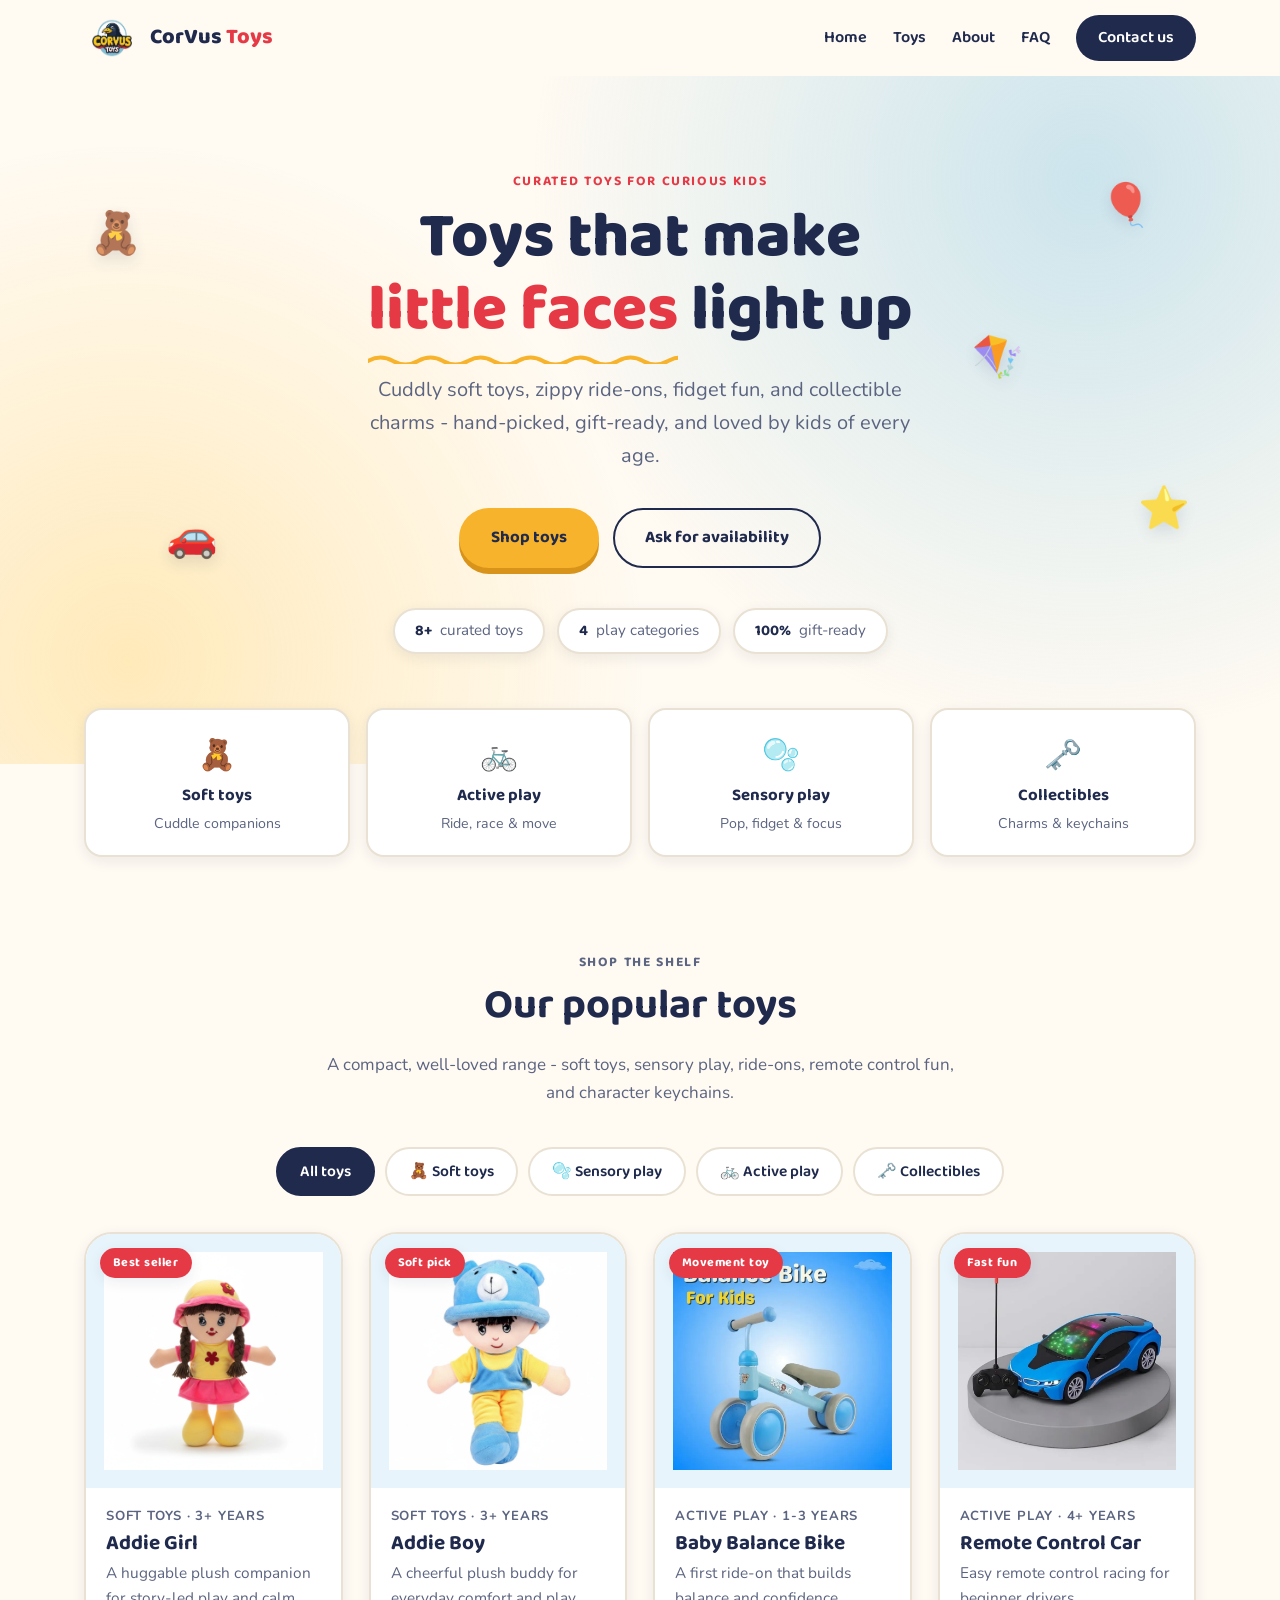
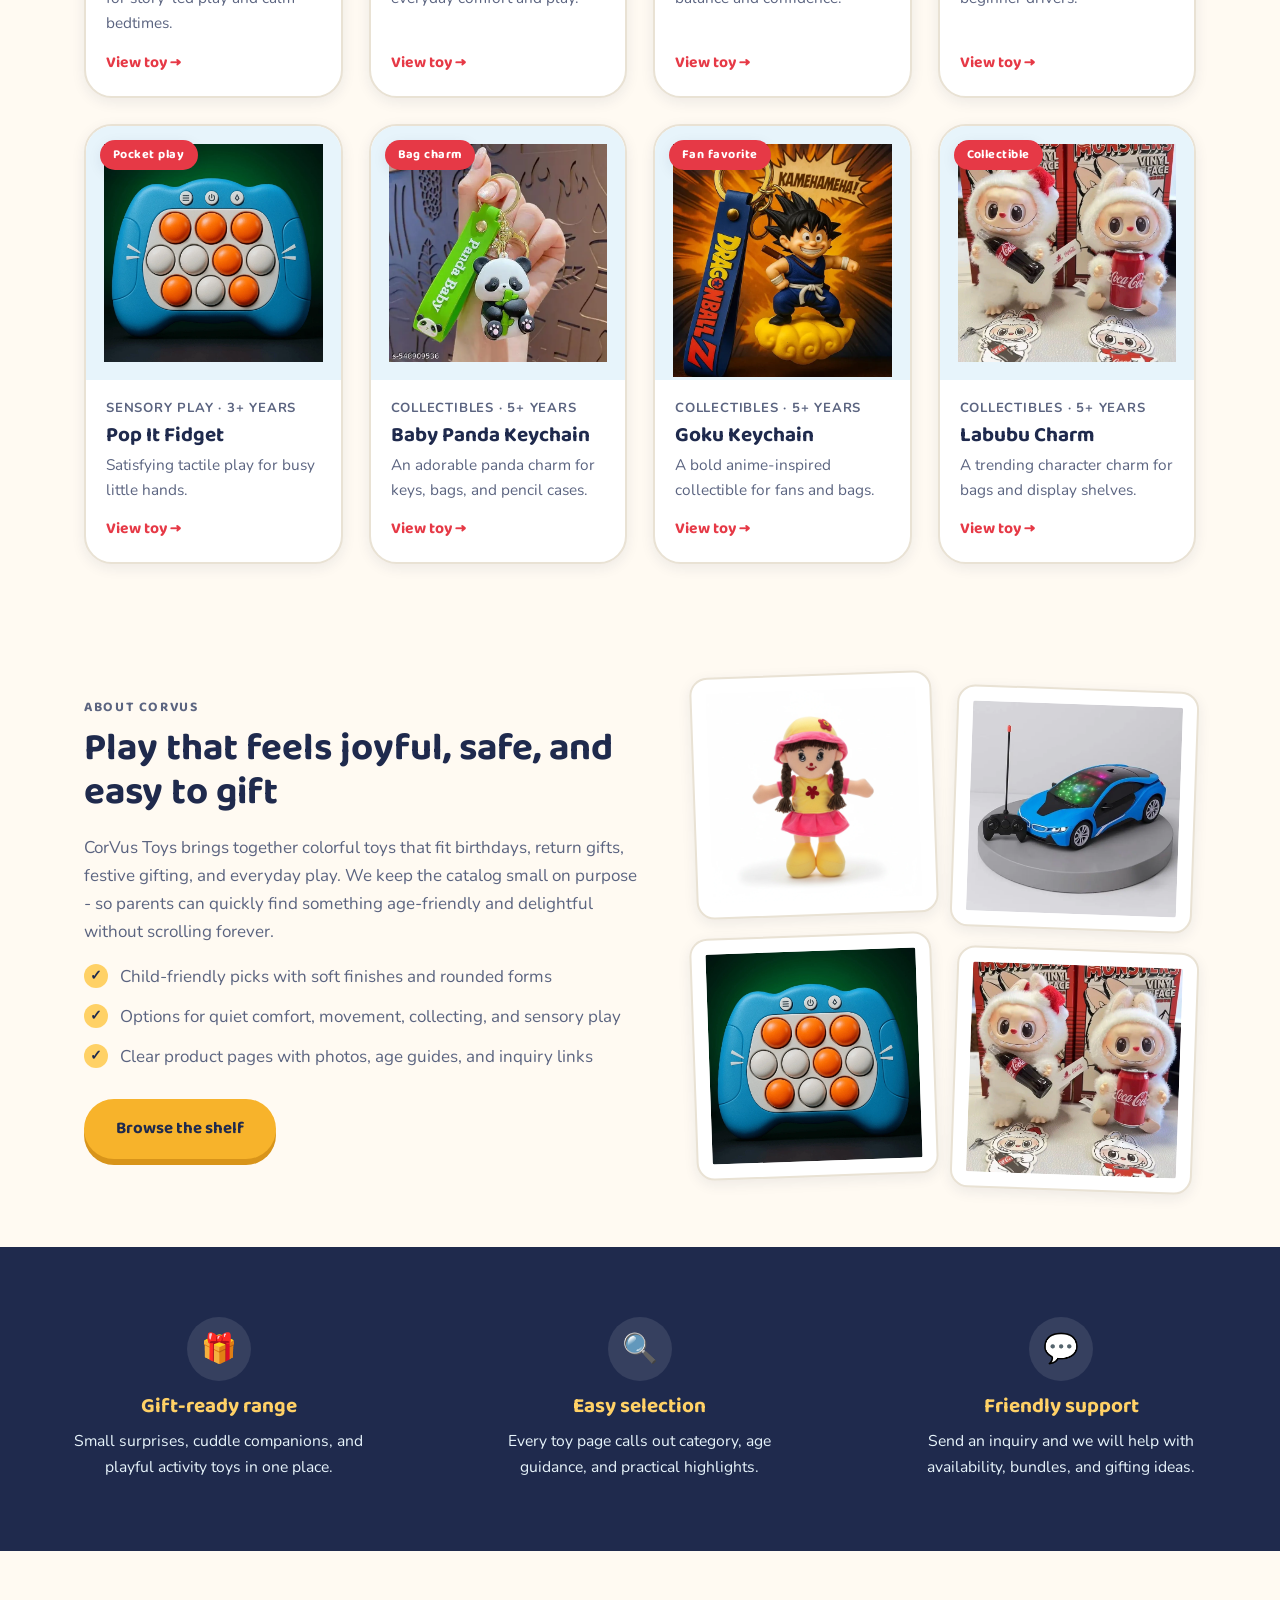
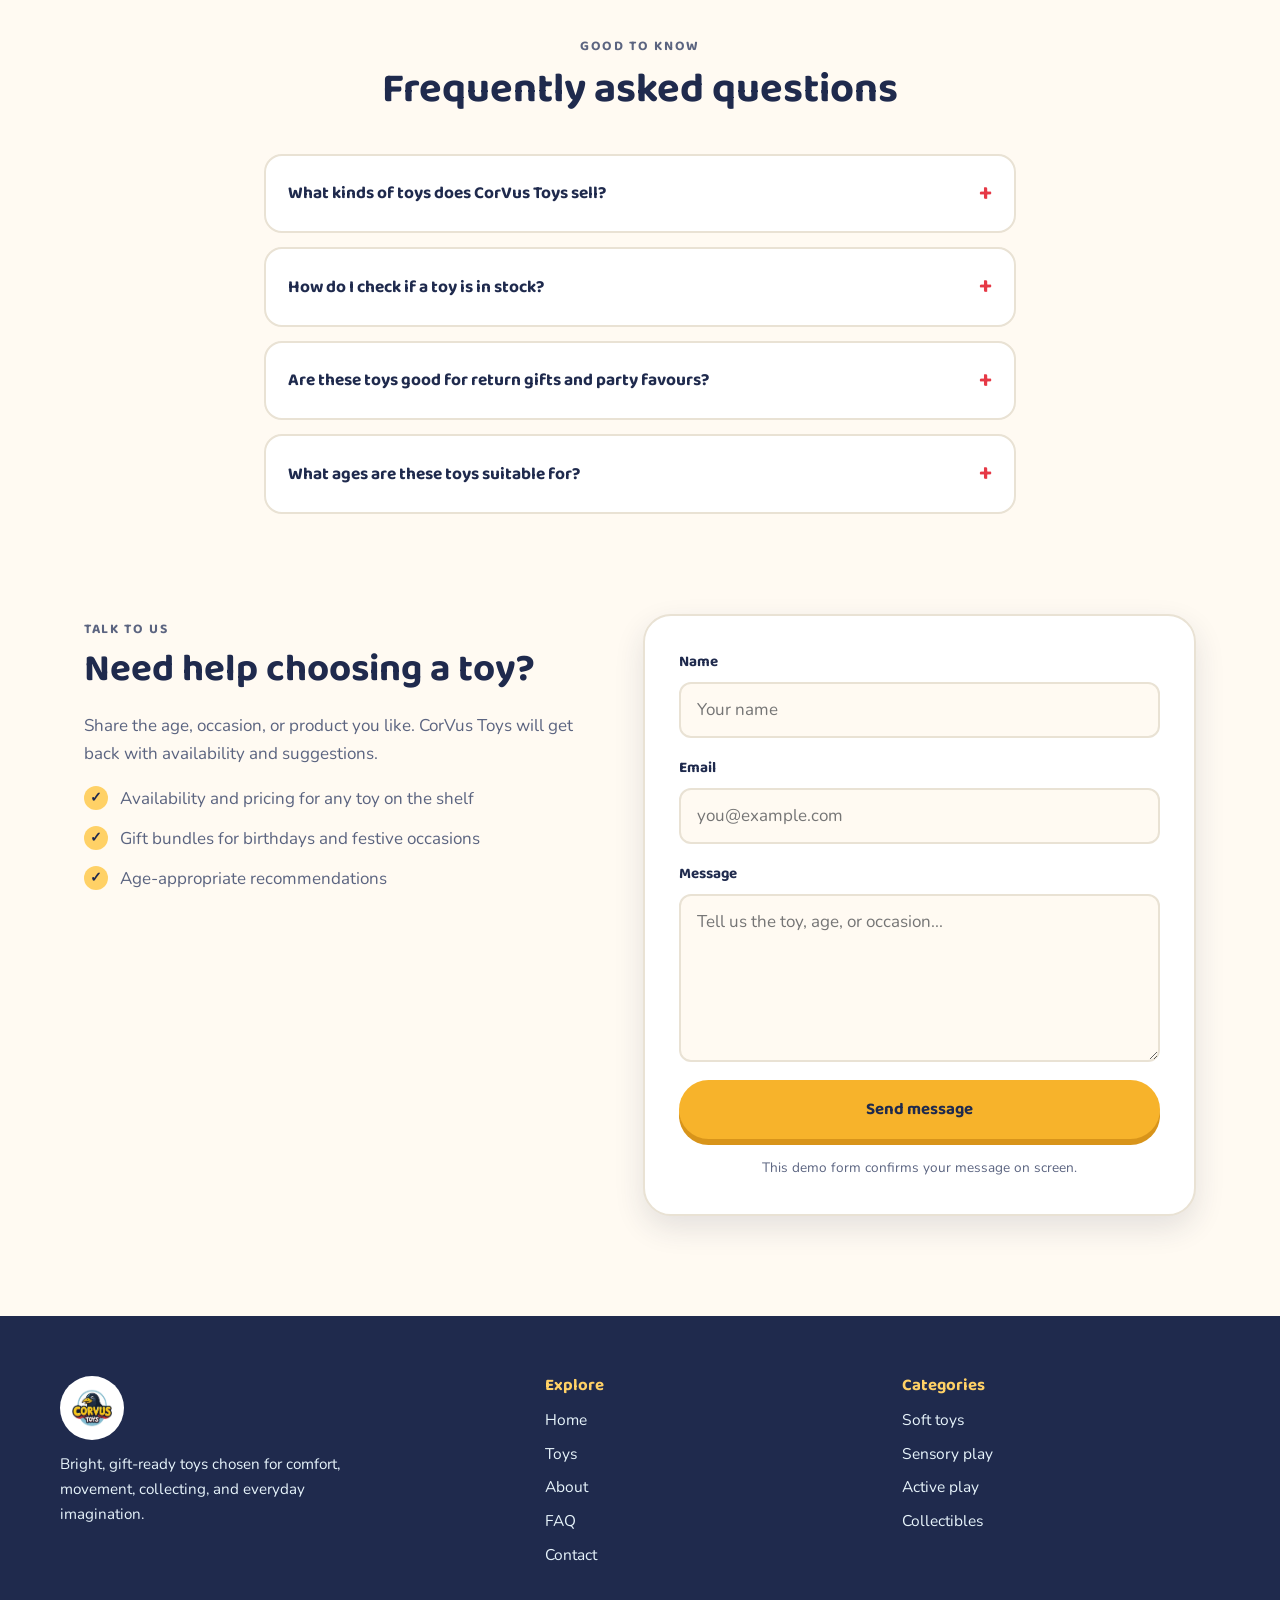
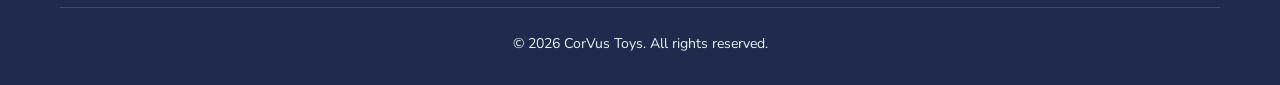
==== commit 2a03570f: "improvements" ====
--- a/index.html
+++ b/index.html
@@ -3,136 +3,354 @@
 <head>
   <meta charset="UTF-8">
   <meta name="viewport" content="width=device-width, initial-scale=1.0">
-  <meta name="description" content="CorVus Toys is a cheerful toy store with soft toys, ride-ons, remote control toys, fidget toys, and collectible keychains.">
-  <title>CorVus Toys | Toy Store for Playful Gifts</title>
-  <link rel="icon" type="image/png" href="assets/favicon.png">
-  <link rel="apple-touch-icon" href="assets/favicon.png">
-  <link rel="stylesheet" href="style.css">
+  <title>CorVus Toys | Soft Toys, Ride-Ons, Fidget Toys &amp; Collectible Keychains</title>
+  <meta name="description" content="CorVus Toys is a cheerful toy store with cuddly soft toys, balance bikes, remote control cars, pop it fidget toys, and collectible keychains. Find the perfect gift for every kid.">
+  <link rel="canonical" href="https://corvustoys.com/">
+  <meta property="og:type" content="website">
+  <meta property="og:site_name" content="CorVus Toys">
+  <meta property="og:title" content="CorVus Toys | Playful Gifts Kids Love">
+  <meta property="og:description" content="Cuddly soft toys, ride-ons, remote control fun, fidget toys, and collectible keychains - all gift-ready and kid-approved.">
+  <meta property="og:url" content="https://corvustoys.com/">
+  <meta property="og:image" content="https://corvustoys.com/assets/logo.png">
+  <meta name="twitter:card" content="summary_large_image">
+  <meta name="twitter:title" content="CorVus Toys | Playful Gifts Kids Love">
+  <meta name="twitter:description" content="Cuddly soft toys, ride-ons, remote control fun, fidget toys, and collectible keychains - all gift-ready and kid-approved.">
+  <meta name="twitter:image" content="https://corvustoys.com/assets/logo.png">
+  <link rel="icon" type="image/png" href="/assets/favicon.png">
+  <link rel="apple-touch-icon" href="/assets/favicon.png">
+  <link rel="preconnect" href="https://fonts.googleapis.com">
+  <link rel="preconnect" href="https://fonts.gstatic.com" crossorigin>
+  <link href="https://fonts.googleapis.com/css2?family=Baloo+2:wght@500;600;700;800&family=Nunito:ital,wght@0,400;0,600;0,700;1,400&display=swap" rel="stylesheet">
+  <link rel="stylesheet" href="/style.css">
+  <script type="application/ld+json">
+  {
+    "@context": "https://schema.org",
+    "@type": "Organization",
+    "name": "CorVus Toys",
+    "url": "https://corvustoys.com/",
+    "logo": "https://corvustoys.com/assets/logo.png",
+    "description": "A cheerful toy store with soft toys, ride-ons, remote control toys, fidget toys, and collectible keychains."
+  }
+  </script>
+  <script type="application/ld+json">
+  {
+    "@context": "https://schema.org",
+    "@type": "WebSite",
+    "name": "CorVus Toys",
+    "url": "https://corvustoys.com/"
+  }
+  </script>
+  <script type="application/ld+json">
+  {
+    "@context": "https://schema.org",
+    "@type": "FAQPage",
+    "mainEntity": [
+      {
+        "@type": "Question",
+        "name": "What kinds of toys does CorVus Toys sell?",
+        "acceptedAnswer": {
+          "@type": "Answer",
+          "text": "CorVus Toys curates a focused range of soft plush toys, toddler ride-ons like balance bikes, remote control cars, pop it fidget toys, and collectible character keychains and charms."
+        }
+      },
+      {
+        "@type": "Question",
+        "name": "How do I check if a toy is in stock?",
+        "acceptedAnswer": {
+          "@type": "Answer",
+          "text": "Use the contact form with the toy name and we will get back to you with availability, pricing, and gifting suggestions."
+        }
+      },
+      {
+        "@type": "Question",
+        "name": "Are CorVus toys good for return gifts and party favours?",
+        "acceptedAnswer": {
+          "@type": "Answer",
+          "text": "Yes. Pop it fidget toys, keychains, and charms are popular return gifts, and we can suggest bundles for birthdays and festive gifting."
+        }
+      },
+      {
+        "@type": "Question",
+        "name": "What ages are these toys suitable for?",
+        "acceptedAnswer": {
+          "@type": "Answer",
+          "text": "Every product page lists an age guide. Soft toys start at 3+, ride-ons suit toddlers from 1 to 3 years with supervision, and collectibles suit ages 5 and up."
+        }
+      }
+    ]
+  }
+  </script>
 </head>
 <body>
   <a class="skip-link" href="#main">Skip to content</a>
 
   <header class="site-header" data-header>
     <div class="nav-shell">
-      <a class="brand" href="index.html#home" aria-label="CorVus Toys home">
-        <img src="assets/logo.png" alt="CorVus Toys">
+      <a class="brand" href="/" aria-label="CorVus Toys home">
+        <img src="/assets/logo.png" alt="CorVus Toys logo" width="56" height="56">
+        <span class="brand__name">CorVus <em>Toys</em></span>
       </a>
 
       <button class="nav-toggle" type="button" aria-expanded="false" aria-controls="primaryNav" data-nav-toggle>
         <span class="sr-only">Menu</span>
-        <span></span>
-        <span></span>
-        <span></span>
+        <span></span><span></span><span></span>
       </button>
 
-      <nav class="site-nav" id="primaryNav" data-nav>
+      <nav class="site-nav" id="primaryNav" data-nav aria-label="Main navigation">
         <a href="#home">Home</a>
-        <a href="#products">Products</a>
+        <a href="#products">Toys</a>
         <a href="#about">About</a>
-        <a href="#contact">Contact</a>
+        <a href="#faq">FAQ</a>
+        <a class="nav-cta" href="#contact">Contact us</a>
       </nav>
     </div>
   </header>
 
   <main id="main">
     <section class="hero" id="home">
+      <div class="hero__decor" aria-hidden="true">
+        <span class="float-toy float-toy--1">🧸</span>
+        <span class="float-toy float-toy--2">🚗</span>
+        <span class="float-toy float-toy--3">🎈</span>
+        <span class="float-toy float-toy--4">⭐</span>
+        <span class="float-toy float-toy--5">🪁</span>
+      </div>
       <div class="hero__content">
         <p class="eyebrow">Curated toys for curious kids</p>
-        <h1>CorVus Toys</h1>
-        <p class="hero__lede">Bright, gift-ready toys selected for active play, comfort, collecting, and everyday imagination.</p>
+        <h1>Toys that make <span class="squiggle">little faces</span> light up</h1>
+        <p class="hero__lede">Cuddly soft toys, zippy ride-ons, fidget fun, and collectible charms - hand-picked, gift-ready, and loved by kids of every age.</p>
         <div class="hero__actions">
           <a class="button button--primary" href="#products">Shop toys</a>
           <a class="button button--ghost" href="#contact">Ask for availability</a>
         </div>
-      </div>
-    </section>
-
-    <section class="store-strip" aria-label="Store highlights">
-      <div>
-        <span>Soft toys</span>
-        <strong>Comfort picks</strong>
-      </div>
-      <div>
-        <span>Ride-ons</span>
-        <strong>Early balance</strong>
-      </div>
-      <div>
-        <span>Keychains</span>
-        <strong>Collectible gifts</strong>
-      </div>
+        <ul class="hero__badges" aria-label="Store highlights">
+          <li><strong>8+</strong> curated toys</li>
+          <li><strong>4</strong> play categories</li>
+          <li><strong>100%</strong> gift-ready</li>
+        </ul>
+      </div>
+    </section>
+
+    <section class="category-strip" aria-label="Toy categories">
+      <a href="#products" data-jump-filter="soft-toys"><span aria-hidden="true">🧸</span><strong>Soft toys</strong><small>Cuddle companions</small></a>
+      <a href="#products" data-jump-filter="active-play"><span aria-hidden="true">🚲</span><strong>Active play</strong><small>Ride, race &amp; move</small></a>
+      <a href="#products" data-jump-filter="sensory-play"><span aria-hidden="true">🫧</span><strong>Sensory play</strong><small>Pop, fidget &amp; focus</small></a>
+      <a href="#products" data-jump-filter="collectibles"><span aria-hidden="true">🗝️</span><strong>Collectibles</strong><small>Charms &amp; keychains</small></a>
     </section>
 
     <section class="products-section" id="products">
       <div class="section-heading">
         <p class="eyebrow">Shop the shelf</p>
-        <h2>Popular Toys</h2>
-        <p>Browse a compact range of soft toys, sensory play, ride-ons, remote control fun, and character keychains.</p>
-      </div>
-
-      <div class="filter-row" aria-label="Filter products">
-        <button class="filter-button is-active" type="button" data-filter="all" aria-pressed="true">All</button>
-        <button class="filter-button" type="button" data-filter="soft-toys" aria-pressed="false">Soft toys</button>
-        <button class="filter-button" type="button" data-filter="sensory-play" aria-pressed="false">Sensory play</button>
-        <button class="filter-button" type="button" data-filter="active-play" aria-pressed="false">Active play</button>
-        <button class="filter-button" type="button" data-filter="collectibles" aria-pressed="false">Collectibles</button>
-      </div>
-
-      <div class="product-grid" data-product-grid></div>
+        <h2>Our popular toys</h2>
+        <p>A compact, well-loved range - soft toys, sensory play, ride-ons, remote control fun, and character keychains.</p>
+      </div>
+
+      <div class="filter-row" role="group" aria-label="Filter products by category">
+        <button class="filter-button is-active" type="button" data-filter="all" aria-pressed="true">All toys</button>
+        <button class="filter-button" type="button" data-filter="soft-toys" aria-pressed="false">🧸 Soft toys</button>
+        <button class="filter-button" type="button" data-filter="sensory-play" aria-pressed="false">🫧 Sensory play</button>
+        <button class="filter-button" type="button" data-filter="active-play" aria-pressed="false">🚲 Active play</button>
+        <button class="filter-button" type="button" data-filter="collectibles" aria-pressed="false">🗝️ Collectibles</button>
+      </div>
+
+      <div class="product-grid" data-product-grid>
+        <a class="product-card reveal" href="/products/addie-girl.html" data-category="soft-toys">
+          <div class="product-card__image">
+            <span class="product-card__badge">Best seller</span>
+            <img src="/assets/products/addie-girl/main.webp" alt="Addie Girl soft plush doll" loading="lazy" width="600" height="600">
+          </div>
+          <div class="product-card__body">
+            <span class="product-card__meta">Soft Toys · 3+ years</span>
+            <h3>Addie Girl</h3>
+            <p>A huggable plush companion for story-led play and calm bedtimes.</p>
+            <span class="product-card__cta">View toy <span aria-hidden="true">&rarr;</span></span>
+          </div>
+        </a>
+
+        <a class="product-card reveal" href="/products/addie-boy.html" data-category="soft-toys">
+          <div class="product-card__image">
+            <span class="product-card__badge">Soft pick</span>
+            <img src="/assets/products/addie-boy/main.webp" alt="Addie Boy soft plush toy" loading="lazy" width="600" height="600">
+          </div>
+          <div class="product-card__body">
+            <span class="product-card__meta">Soft Toys · 3+ years</span>
+            <h3>Addie Boy</h3>
+            <p>A cheerful plush buddy for everyday comfort and play.</p>
+            <span class="product-card__cta">View toy <span aria-hidden="true">&rarr;</span></span>
+          </div>
+        </a>
+
+        <a class="product-card reveal" href="/products/baby-balance-bike.html" data-category="active-play">
+          <div class="product-card__image">
+            <span class="product-card__badge">Movement toy</span>
+            <img src="/assets/products/baby-balance-cycle.webp" alt="Baby balance bike ride-on for toddlers" loading="lazy" width="600" height="600">
+          </div>
+          <div class="product-card__body">
+            <span class="product-card__meta">Active Play · 1-3 years</span>
+            <h3>Baby Balance Bike</h3>
+            <p>A first ride-on that builds balance and confidence.</p>
+            <span class="product-card__cta">View toy <span aria-hidden="true">&rarr;</span></span>
+          </div>
+        </a>
+
+        <a class="product-card reveal" href="/products/remote-control-car.html" data-category="active-play">
+          <div class="product-card__image">
+            <span class="product-card__badge">Fast fun</span>
+            <img src="/assets/products/remote-control-car.webp" alt="Bright remote control car for kids" loading="lazy" width="600" height="600">
+          </div>
+          <div class="product-card__body">
+            <span class="product-card__meta">Active Play · 4+ years</span>
+            <h3>Remote Control Car</h3>
+            <p>Easy remote control racing for beginner drivers.</p>
+            <span class="product-card__cta">View toy <span aria-hidden="true">&rarr;</span></span>
+          </div>
+        </a>
+
+        <a class="product-card reveal" href="/products/pop-it-fidget.html" data-category="sensory-play">
+          <div class="product-card__image">
+            <span class="product-card__badge">Pocket play</span>
+            <img src="/assets/products/pop-it.webp" alt="Colorful pop it fidget sensory toy" loading="lazy" width="600" height="600">
+          </div>
+          <div class="product-card__body">
+            <span class="product-card__meta">Sensory Play · 3+ years</span>
+            <h3>Pop It Fidget</h3>
+            <p>Satisfying tactile play for busy little hands.</p>
+            <span class="product-card__cta">View toy <span aria-hidden="true">&rarr;</span></span>
+          </div>
+        </a>
+
+        <a class="product-card reveal" href="/products/baby-panda-keychain.html" data-category="collectibles">
+          <div class="product-card__image">
+            <span class="product-card__badge">Bag charm</span>
+            <img src="/assets/products/baby-panda-keychain.webp" alt="Baby panda keychain bag charm" loading="lazy" width="600" height="600">
+          </div>
+          <div class="product-card__body">
+            <span class="product-card__meta">Collectibles · 5+ years</span>
+            <h3>Baby Panda Keychain</h3>
+            <p>An adorable panda charm for keys, bags, and pencil cases.</p>
+            <span class="product-card__cta">View toy <span aria-hidden="true">&rarr;</span></span>
+          </div>
+        </a>
+
+        <a class="product-card reveal" href="/products/goku-keychain.html" data-category="collectibles">
+          <div class="product-card__image">
+            <span class="product-card__badge">Fan favorite</span>
+            <img src="/assets/products/goku.webp" alt="Goku anime character keychain" loading="lazy" width="600" height="600">
+          </div>
+          <div class="product-card__body">
+            <span class="product-card__meta">Collectibles · 5+ years</span>
+            <h3>Goku Keychain</h3>
+            <p>A bold anime-inspired collectible for fans and bags.</p>
+            <span class="product-card__cta">View toy <span aria-hidden="true">&rarr;</span></span>
+          </div>
+        </a>
+
+        <a class="product-card reveal" href="/products/labubu-charm.html" data-category="collectibles">
+          <div class="product-card__image">
+            <span class="product-card__badge">Collectible</span>
+            <img src="/assets/products/labubu.webp" alt="Labubu collectible character charm" loading="lazy" width="600" height="600">
+          </div>
+          <div class="product-card__body">
+            <span class="product-card__meta">Collectibles · 5+ years</span>
+            <h3>Labubu Charm</h3>
+            <p>A trending character charm for bags and display shelves.</p>
+            <span class="product-card__cta">View toy <span aria-hidden="true">&rarr;</span></span>
+          </div>
+        </a>
+      </div>
+      <p class="empty-filter-note" data-empty-note hidden>No toys in this category yet - check back soon!</p>
     </section>
 
     <section class="split-section" id="about">
-      <div class="split-section__text">
+      <div class="split-section__text reveal">
         <p class="eyebrow">About CorVus</p>
-        <h2>Designed around play that feels joyful, safe, and easy to gift.</h2>
-        <p>CorVus Toys brings together colorful toys that fit birthdays, return gifts, festive gifting, and everyday play. The catalog is kept focused so parents can quickly find something age-friendly and delightful.</p>
+        <h2>Play that feels joyful, safe, and easy to gift</h2>
+        <p>CorVus Toys brings together colorful toys that fit birthdays, return gifts, festive gifting, and everyday play. We keep the catalog small on purpose - so parents can quickly find something age-friendly and delightful without scrolling forever.</p>
         <ul class="check-list">
-          <li>Child-friendly picks with soft finishes and rounded forms.</li>
-          <li>Options for quiet comfort, movement, collecting, and sensory play.</li>
-          <li>Simple product pages with photos, highlights, and inquiry links.</li>
+          <li>Child-friendly picks with soft finishes and rounded forms</li>
+          <li>Options for quiet comfort, movement, collecting, and sensory play</li>
+          <li>Clear product pages with photos, age guides, and inquiry links</li>
         </ul>
-      </div>
-
-      <figure class="image-panel">
-        <img src="assets/hero-toy-studio.png" alt="A colorful toy studio scene with plush toys, blocks, and gift boxes">
-      </figure>
+        <a class="button button--primary" href="#products">Browse the shelf</a>
+      </div>
+
+      <div class="about-collage reveal" aria-hidden="true">
+        <img src="/assets/products/addie-girl/main.webp" alt="" loading="lazy" width="400" height="400">
+        <img src="/assets/products/remote-control-car.webp" alt="" loading="lazy" width="400" height="400">
+        <img src="/assets/products/pop-it.webp" alt="" loading="lazy" width="400" height="400">
+        <img src="/assets/products/labubu.webp" alt="" loading="lazy" width="400" height="400">
+      </div>
     </section>
 
     <section class="promise-band" aria-label="Why customers choose CorVus Toys">
-      <div>
+      <div class="reveal">
+        <span class="promise-icon" aria-hidden="true">🎁</span>
         <h3>Gift-ready range</h3>
         <p>Small surprises, cuddle companions, and playful activity toys in one place.</p>
       </div>
-      <div>
+      <div class="reveal">
+        <span class="promise-icon" aria-hidden="true">🔍</span>
         <h3>Easy selection</h3>
-        <p>Every item page calls out category, age guidance, and practical highlights.</p>
-      </div>
-      <div>
+        <p>Every toy page calls out category, age guidance, and practical highlights.</p>
+      </div>
+      <div class="reveal">
+        <span class="promise-icon" aria-hidden="true">💬</span>
         <h3>Friendly support</h3>
-        <p>Send an inquiry and the team can help with availability, bundles, and gifting needs.</p>
+        <p>Send an inquiry and we will help with availability, bundles, and gifting ideas.</p>
+      </div>
+    </section>
+
+    <section class="faq-section" id="faq">
+      <div class="section-heading">
+        <p class="eyebrow">Good to know</p>
+        <h2>Frequently asked questions</h2>
+      </div>
+      <div class="faq-list">
+        <details class="faq-item reveal">
+          <summary>What kinds of toys does CorVus Toys sell?</summary>
+          <p>We curate a focused range of soft plush toys, toddler ride-ons like balance bikes, remote control cars, pop it fidget toys, and collectible character keychains and charms.</p>
+        </details>
+        <details class="faq-item reveal">
+          <summary>How do I check if a toy is in stock?</summary>
+          <p>Use the contact form below with the toy name, and we will get back to you with availability, pricing, and gifting suggestions.</p>
+        </details>
+        <details class="faq-item reveal">
+          <summary>Are these toys good for return gifts and party favours?</summary>
+          <p>Yes! Pop it fidget toys, keychains, and charms are popular return gifts, and we can suggest bundles for birthdays and festive gifting.</p>
+        </details>
+        <details class="faq-item reveal">
+          <summary>What ages are these toys suitable for?</summary>
+          <p>Every product page lists an age guide. Soft toys start at 3+, ride-ons suit toddlers from 1 to 3 years with supervision, and collectibles suit ages 5 and up.</p>
+        </details>
       </div>
     </section>
 
     <section class="contact-section" id="contact">
-      <div class="contact-copy">
+      <div class="contact-copy reveal">
         <p class="eyebrow">Talk to us</p>
         <h2>Need help choosing a toy?</h2>
         <p>Share the age, occasion, or product you like. CorVus Toys will get back with availability and suggestions.</p>
-      </div>
-
-      <form class="contact-form" id="contactForm">
+        <ul class="check-list">
+          <li>Availability and pricing for any toy on the shelf</li>
+          <li>Gift bundles for birthdays and festive occasions</li>
+          <li>Age-appropriate recommendations</li>
+        </ul>
+      </div>
+
+      <form class="contact-form reveal" id="contactForm">
         <label>
           <span>Name</span>
-          <input type="text" name="name" autocomplete="name" required>
+          <input type="text" name="name" autocomplete="name" placeholder="Your name" required>
         </label>
 
         <label>
           <span>Email</span>
-          <input type="email" name="email" autocomplete="email" required>
+          <input type="email" name="email" autocomplete="email" placeholder="you@example.com" required>
         </label>
 
         <label>
           <span>Message</span>
-          <textarea name="message" rows="5" required></textarea>
+          <textarea name="message" rows="5" placeholder="Tell us the toy, age, or occasion..." required></textarea>
         </label>
 
         <button class="button button--primary" type="submit">Send message</button>
@@ -140,16 +358,38 @@
       </form>
 
       <div class="thank-you" id="thankYouMessage" hidden>
-        <h3>Thank you for reaching out.</h3>
+        <span aria-hidden="true">🎉</span>
+        <h3>Thank you for reaching out!</h3>
         <p>Your message has been noted. The form will reset shortly.</p>
       </div>
     </section>
   </main>
 
   <footer class="site-footer">
-    <p>Copyright 2026 CorVus Toys. All rights reserved.</p>
+    <div class="footer-grid">
+      <div class="footer-brand">
+        <img src="/assets/logo.png" alt="CorVus Toys logo" width="64" height="64">
+        <p>Bright, gift-ready toys chosen for comfort, movement, collecting, and everyday imagination.</p>
+      </div>
+      <nav class="footer-links" aria-label="Footer navigation">
+        <h3>Explore</h3>
+        <a href="#home">Home</a>
+        <a href="#products">Toys</a>
+        <a href="#about">About</a>
+        <a href="#faq">FAQ</a>
+        <a href="#contact">Contact</a>
+      </nav>
+      <nav class="footer-links" aria-label="Toy categories">
+        <h3>Categories</h3>
+        <a href="#products">Soft toys</a>
+        <a href="#products">Sensory play</a>
+        <a href="#products">Active play</a>
+        <a href="#products">Collectibles</a>
+      </nav>
+    </div>
+    <p class="footer-note">&copy; 2026 CorVus Toys. All rights reserved.</p>
   </footer>
 
-  <script src="script.js"></script>
+  <script src="/script.js" defer></script>
 </body>
 </html>
--- a/style.css
+++ b/style.css
@@ -1,639 +1,1025 @@
+/* ============================================================
+   CorVus Toys - playful, brand-matched design system
+   Palette pulled from the logo: navy crow, sunny yellow,
+   cherry red, sky blue.
+   ============================================================ */
+
 :root {
-  --ink: #172033;
-  --muted: #5d6678;
-  --paper: #fffdf7;
-  --surface: #ffffff;
-  --line: #e6e2d8;
-  --navy: #1d2f5f;
-  --teal: #1d9a9a;
-  --coral: #f26457;
-  --yellow: #f8c64f;
-  --sky: #dff4f6;
-  --mint: #e9f7ee;
-  --shadow: 0 18px 45px rgba(23, 32, 51, 0.12);
-  --radius: 8px;
-  --header-height: 78px;
-}
-
-* {
+  --navy: #1f2a4d;
+  --navy-soft: #2e3c6b;
+  --yellow: #f7b32b;
+  --yellow-soft: #ffd166;
+  --red: #e63946;
+  --sky: #8ecae6;
+  --sky-soft: #e7f4fb;
+  --cream: #fffaf2;
+  --white: #ffffff;
+  --ink: #27304a;
+  --ink-soft: #5b6480;
+  --line: #e9e2d4;
+
+  --font-display: "Baloo 2", "Comic Sans MS", cursive;
+  --font-body: "Nunito", "Segoe UI", sans-serif;
+
+  --radius-lg: 28px;
+  --radius-md: 18px;
+  --radius-sm: 12px;
+
+  --shadow-sm: 0 4px 14px rgba(31, 42, 77, 0.08);
+  --shadow-md: 0 12px 30px rgba(31, 42, 77, 0.12);
+  --shadow-lg: 0 20px 50px rgba(31, 42, 77, 0.16);
+
+  --wrap: 1160px;
+}
+
+*,
+*::before,
+*::after {
   box-sizing: border-box;
 }
 
 html {
   scroll-behavior: smooth;
+  scroll-padding-top: 96px;
 }
 
 body {
   margin: 0;
-  background: var(--paper);
+  font-family: var(--font-body);
+  font-size: 1.0625rem;
+  line-height: 1.65;
   color: var(--ink);
-  font-family: Inter, ui-sans-serif, system-ui, -apple-system, BlinkMacSystemFont, "Segoe UI", sans-serif;
-  line-height: 1.6;
-  overflow-x: hidden;
-}
-
-body.menu-open {
-  overflow: hidden;
+  background: var(--cream);
+  -webkit-font-smoothing: antialiased;
 }
 
 img {
+  max-width: 100%;
+  height: auto;
   display: block;
-  max-width: 100%;
+}
+
+h1, h2, h3, h4 {
+  font-family: var(--font-display);
+  color: var(--navy);
+  line-height: 1.15;
+  margin: 0 0 0.5em;
+}
+
+p {
+  margin: 0 0 1em;
 }
 
 a {
-  color: inherit;
-}
-
-button,
-input,
-textarea {
-  font: inherit;
-}
-
-.sr-only,
-.skip-link {
+  color: var(--red);
+}
+
+/* ---------- Accessibility helpers ---------- */
+
+.sr-only {
   position: absolute;
   width: 1px;
   height: 1px;
   padding: 0;
   margin: -1px;
   overflow: hidden;
-  clip: rect(0, 0, 0, 0);
+  clip: rect(0 0 0 0);
   white-space: nowrap;
   border: 0;
 }
 
+.skip-link {
+  position: absolute;
+  top: -100px;
+  left: 16px;
+  z-index: 100;
+  padding: 10px 18px;
+  background: var(--navy);
+  color: var(--white);
+  border-radius: 0 0 var(--radius-sm) var(--radius-sm);
+  text-decoration: none;
+  transition: top 0.2s ease;
+}
+
 .skip-link:focus {
-  left: 16px;
-  top: 16px;
-  width: auto;
-  height: auto;
-  margin: 0;
-  padding: 10px 14px;
-  clip: auto;
-  color: #ffffff;
-  background: var(--navy);
-  z-index: 20;
-}
-
-.site-header {
-  position: sticky;
   top: 0;
-  z-index: 10;
-  min-height: var(--header-height);
-  background: rgba(255, 253, 247, 0.92);
-  border-bottom: 1px solid rgba(230, 226, 216, 0.8);
-  backdrop-filter: blur(14px);
-}
-
-.site-header.is-scrolled {
-  box-shadow: 0 10px 30px rgba(23, 32, 51, 0.08);
-}
-
-.nav-shell {
-  width: min(1180px, calc(100% - 40px));
-  min-height: var(--header-height);
-  margin: 0 auto;
-  display: flex;
-  align-items: center;
-  justify-content: space-between;
-  gap: 28px;
-}
-
-.brand {
-  display: inline-flex;
-  align-items: center;
-  text-decoration: none;
-}
-
-.brand img {
-  width: 112px;
-  height: 62px;
-  object-fit: contain;
-}
-
-.site-nav {
-  display: flex;
-  align-items: center;
-  gap: 8px;
-}
-
-.site-nav a {
-  min-height: 40px;
-  display: inline-flex;
-  align-items: center;
-  padding: 8px 14px;
-  border-radius: var(--radius);
-  color: var(--muted);
-  font-size: 0.94rem;
+}
+
+:focus-visible {
+  outline: 3px solid var(--red);
+  outline-offset: 3px;
+  border-radius: 4px;
+}
+
+/* ---------- Shared pieces ---------- */
+
+.eyebrow {
+  display: inline-block;
+  font-family: var(--font-display);
   font-weight: 700;
-  text-decoration: none;
-}
-
-.site-nav a:hover,
-.site-nav a:focus-visible {
-  color: var(--navy);
-  background: var(--sky);
-  outline: none;
-}
-
-.nav-toggle {
-  width: 44px;
-  height: 44px;
-  display: none;
-  place-items: center;
-  gap: 5px;
-  padding: 11px;
-  background: var(--navy);
-  border: 0;
-  border-radius: var(--radius);
-  cursor: pointer;
-}
-
-.nav-toggle span:not(.sr-only) {
-  width: 20px;
-  height: 2px;
-  display: block;
-  background: #ffffff;
-}
-
-section {
-  scroll-margin-top: calc(var(--header-height) + 18px);
-}
-
-.hero {
-  min-height: clamp(500px, 72svh, 680px);
-  display: grid;
-  align-items: center;
-  padding: clamp(72px, 10vw, 124px) 20px clamp(52px, 8vw, 92px);
-  background:
-    linear-gradient(90deg, rgba(255, 253, 247, 0.94) 0%, rgba(255, 253, 247, 0.78) 42%, rgba(255, 253, 247, 0.2) 100%),
-    url("assets/hero-toy-studio.png") center / cover no-repeat;
-}
-
-.hero__content {
-  width: min(1180px, 100%);
-  margin: 0 auto;
-}
-
-.eyebrow {
-  margin: 0 0 12px;
-  color: var(--teal);
-  font-size: 0.78rem;
-  font-weight: 900;
-  letter-spacing: 0;
+  font-size: 0.85rem;
+  letter-spacing: 0.12em;
   text-transform: uppercase;
-}
-
-h1,
-h2,
-h3,
-p {
-  overflow-wrap: anywhere;
-}
-
-h1,
-h2,
-h3 {
-  margin: 0;
-  color: var(--ink);
-  line-height: 1.04;
-  letter-spacing: 0;
-}
-
-.hero h1 {
-  max-width: 680px;
-  font-size: clamp(3.4rem, 9vw, 7.5rem);
-}
-
-.hero__lede {
-  max-width: 570px;
-  margin: 22px 0 0;
-  color: #364156;
-  font-size: clamp(1.05rem, 2vw, 1.35rem);
-}
-
-.hero__actions {
-  display: flex;
-  flex-wrap: wrap;
-  gap: 12px;
-  margin-top: 32px;
+  color: var(--red);
+  margin-bottom: 0.6em;
 }
 
 .button {
-  min-height: 46px;
   display: inline-flex;
   align-items: center;
   justify-content: center;
   gap: 8px;
-  padding: 12px 18px;
-  border: 1px solid transparent;
-  border-radius: var(--radius);
-  font-weight: 900;
+  padding: 14px 30px;
+  border-radius: 999px;
+  border: 2px solid transparent;
+  font-family: var(--font-display);
+  font-weight: 700;
+  font-size: 1.05rem;
   text-decoration: none;
   cursor: pointer;
+  transition: transform 0.2s ease, box-shadow 0.2s ease, background 0.2s ease;
 }
 
 .button--primary {
-  color: #ffffff;
-  background: var(--coral);
-  box-shadow: 0 10px 22px rgba(242, 100, 87, 0.24);
-}
-
-.button--primary:hover,
-.button--primary:focus-visible {
-  background: #df4f45;
-  outline: none;
+  background: var(--yellow);
+  color: var(--navy);
+  box-shadow: 0 6px 0 #d8941a;
+}
+
+.button--primary:hover {
+  transform: translateY(-3px);
+  box-shadow: 0 9px 0 #d8941a;
+}
+
+.button--primary:active {
+  transform: translateY(2px);
+  box-shadow: 0 3px 0 #d8941a;
 }
 
 .button--ghost {
+  background: transparent;
   color: var(--navy);
-  background: rgba(255, 255, 255, 0.78);
-  border-color: var(--line);
-}
-
-.button--ghost:hover,
-.button--ghost:focus-visible {
-  background: #ffffff;
-  outline: none;
-}
-
-.store-strip {
-  width: min(1180px, calc(100% - 40px));
-  margin: -34px auto 0;
-  display: grid;
-  grid-template-columns: repeat(3, 1fr);
-  gap: 1px;
+  border-color: var(--navy);
+}
+
+.button--ghost:hover {
+  background: var(--navy);
+  color: var(--white);
+  transform: translateY(-3px);
+}
+
+.section-heading {
+  max-width: 640px;
+  margin: 0 auto 40px;
+  text-align: center;
+}
+
+.section-heading h2 {
+  font-size: clamp(1.9rem, 4vw, 2.6rem);
+}
+
+.section-heading p {
+  color: var(--ink-soft);
+}
+
+/* ---------- Header & nav ---------- */
+
+.site-header {
+  position: sticky;
+  top: 0;
+  z-index: 50;
+  background: rgba(255, 250, 242, 0.92);
+  backdrop-filter: blur(10px);
+  -webkit-backdrop-filter: blur(10px);
+  transition: box-shadow 0.25s ease;
+}
+
+.site-header.is-scrolled {
+  box-shadow: var(--shadow-sm);
+}
+
+.nav-shell {
+  max-width: var(--wrap);
+  margin: 0 auto;
+  padding: 10px 24px;
+  display: flex;
+  align-items: center;
+  justify-content: space-between;
+  gap: 16px;
+}
+
+.brand {
+  display: flex;
+  align-items: center;
+  gap: 10px;
+  text-decoration: none;
+}
+
+.brand img {
+  width: 56px;
+  height: 56px;
+  object-fit: contain;
+}
+
+.brand__name {
+  font-family: var(--font-display);
+  font-weight: 800;
+  font-size: 1.35rem;
+  color: var(--navy);
+}
+
+.brand__name em {
+  font-style: normal;
+  color: var(--red);
+}
+
+.site-nav {
+  display: flex;
+  align-items: center;
+  gap: 26px;
+}
+
+.site-nav a {
+  font-family: var(--font-display);
+  font-weight: 600;
+  font-size: 1.02rem;
+  color: var(--navy);
+  text-decoration: none;
+  position: relative;
+  padding: 6px 0;
+}
+
+.site-nav a:not(.nav-cta)::after {
+  content: "";
+  position: absolute;
+  left: 0;
+  bottom: 0;
+  width: 100%;
+  height: 3px;
+  border-radius: 3px;
+  background: var(--yellow);
+  transform: scaleX(0);
+  transform-origin: left;
+  transition: transform 0.25s ease;
+}
+
+.site-nav a:not(.nav-cta):hover::after {
+  transform: scaleX(1);
+}
+
+.nav-cta {
+  background: var(--navy);
+  color: var(--white) !important;
+  padding: 10px 22px !important;
+  border-radius: 999px;
+  transition: background 0.2s ease, transform 0.2s ease;
+}
+
+.nav-cta:hover {
+  background: var(--red);
+  transform: translateY(-2px);
+}
+
+.nav-toggle {
+  display: none;
+  flex-direction: column;
+  justify-content: center;
+  gap: 5px;
+  width: 46px;
+  height: 46px;
+  padding: 10px;
+  background: var(--white);
+  border: 2px solid var(--navy);
+  border-radius: var(--radius-sm);
+  cursor: pointer;
+}
+
+.nav-toggle span:not(.sr-only) {
+  display: block;
+  height: 3px;
+  width: 100%;
+  border-radius: 3px;
+  background: var(--navy);
+  transition: transform 0.25s ease, opacity 0.25s ease;
+}
+
+.nav-toggle[aria-expanded="true"] span:not(.sr-only):nth-of-type(1) {
+  transform: translateY(8px) rotate(45deg);
+}
+
+.nav-toggle[aria-expanded="true"] span:not(.sr-only):nth-of-type(2) {
+  opacity: 0;
+}
+
+.nav-toggle[aria-expanded="true"] span:not(.sr-only):nth-of-type(3) {
+  transform: translateY(-8px) rotate(-45deg);
+}
+
+/* ---------- Hero ---------- */
+
+.hero {
+  position: relative;
   overflow: hidden;
-  border: 1px solid var(--line);
-  border-radius: var(--radius);
-  background: var(--line);
-  box-shadow: var(--shadow);
+  background:
+    radial-gradient(circle at 85% 15%, rgba(142, 202, 230, 0.45), transparent 45%),
+    radial-gradient(circle at 10% 85%, rgba(255, 209, 102, 0.4), transparent 40%),
+    var(--cream);
+  padding: 90px 24px 110px;
+  text-align: center;
+}
+
+.hero__content {
+  position: relative;
+  max-width: 760px;
+  margin: 0 auto;
+  z-index: 1;
+}
+
+.hero h1 {
+  font-size: clamp(2.4rem, 6.5vw, 4rem);
+  font-weight: 800;
+  margin-bottom: 0.4em;
+}
+
+.squiggle {
+  position: relative;
+  color: var(--red);
+  white-space: nowrap;
+}
+
+.squiggle::after {
+  content: "";
+  position: absolute;
+  left: 0;
+  right: 0;
+  bottom: -2px;
+  height: 10px;
+  background: url("data:image/svg+xml,%3Csvg xmlns='http://www.w3.org/2000/svg' viewBox='0 0 100 10' preserveAspectRatio='none'%3E%3Cpath d='M0 7 Q 12.5 0, 25 7 T 50 7 T 75 7 T 100 7' fill='none' stroke='%23f7b32b' stroke-width='4' stroke-linecap='round'/%3E%3C/svg%3E") repeat-x;
+  background-size: 100px 10px;
+}
+
+.hero__lede {
+  font-size: clamp(1.05rem, 2vw, 1.25rem);
+  color: var(--ink-soft);
+  max-width: 580px;
+  margin: 0 auto 1.8em;
+}
+
+.hero__actions {
+  display: flex;
+  flex-wrap: wrap;
+  justify-content: center;
+  gap: 14px;
+  margin-bottom: 40px;
+}
+
+.hero__badges {
+  list-style: none;
+  display: flex;
+  flex-wrap: wrap;
+  justify-content: center;
+  gap: 12px;
+  margin: 0;
+  padding: 0;
+}
+
+.hero__badges li {
+  background: var(--white);
+  border: 2px solid var(--line);
+  border-radius: 999px;
+  padding: 8px 20px;
+  font-size: 0.95rem;
+  color: var(--ink-soft);
+  box-shadow: var(--shadow-sm);
+}
+
+.hero__badges strong {
+  font-family: var(--font-display);
+  color: var(--navy);
+  margin-right: 4px;
+}
+
+.hero__decor {
+  position: absolute;
+  inset: 0;
+  pointer-events: none;
+}
+
+.float-toy {
+  position: absolute;
+  font-size: clamp(1.6rem, 4vw, 2.6rem);
+  opacity: 0.85;
+  animation: bob 5s ease-in-out infinite;
+  filter: drop-shadow(0 6px 8px rgba(31, 42, 77, 0.15));
+}
+
+.float-toy--1 { top: 18%; left: 7%; animation-delay: 0s; }
+.float-toy--2 { top: 62%; left: 13%; animation-delay: 1.2s; }
+.float-toy--3 { top: 14%; right: 10%; animation-delay: 0.6s; }
+.float-toy--4 { top: 58%; right: 7%; animation-delay: 1.8s; }
+.float-toy--5 { top: 36%; right: 20%; animation-delay: 2.4s; }
+
+@keyframes bob {
+  0%, 100% { transform: translateY(0) rotate(-4deg); }
+  50% { transform: translateY(-16px) rotate(5deg); }
+}
+
+/* ---------- Category strip ---------- */
+
+.category-strip {
+  max-width: var(--wrap);
+  margin: -56px auto 0;
+  padding: 0 24px;
   position: relative;
   z-index: 2;
-}
-
-.store-strip div {
-  min-height: 92px;
-  display: grid;
-  align-content: center;
+  display: grid;
+  grid-template-columns: repeat(4, 1fr);
+  gap: 16px;
+}
+
+.category-strip a {
+  display: grid;
+  justify-items: center;
   gap: 2px;
-  padding: 18px 24px;
-  background: #ffffff;
-}
-
-.store-strip span {
-  color: var(--muted);
-  font-size: 0.86rem;
-  font-weight: 700;
-}
-
-.store-strip strong {
-  font-size: clamp(1.1rem, 2vw, 1.35rem);
-}
-
-.products-section,
-.related-section {
-  width: min(1180px, calc(100% - 40px));
+  text-align: center;
+  text-decoration: none;
+  background: var(--white);
+  border: 2px solid var(--line);
+  border-radius: var(--radius-md);
+  padding: 20px 14px;
+  box-shadow: var(--shadow-sm);
+  transition: transform 0.2s ease, box-shadow 0.2s ease, border-color 0.2s ease;
+}
+
+.category-strip a:hover {
+  transform: translateY(-5px);
+  box-shadow: var(--shadow-md);
+  border-color: var(--yellow);
+}
+
+.category-strip span {
+  font-size: 1.9rem;
+}
+
+.category-strip strong {
+  font-family: var(--font-display);
+  color: var(--navy);
+  font-size: 1.05rem;
+}
+
+.category-strip small {
+  color: var(--ink-soft);
+}
+
+/* ---------- Products ---------- */
+
+.products-section {
+  max-width: var(--wrap);
   margin: 0 auto;
-  padding: clamp(72px, 9vw, 108px) 0;
-}
-
-.section-heading {
-  max-width: 690px;
-  margin-bottom: 30px;
-}
-
-.section-heading h2,
-.split-section h2,
-.contact-copy h2 {
-  font-size: clamp(2rem, 5vw, 4.4rem);
-}
-
-.section-heading p:not(.eyebrow),
-.split-section__text p,
-.contact-copy p {
-  color: var(--muted);
-  font-size: 1.05rem;
+  padding: 90px 24px 40px;
 }
 
 .filter-row {
   display: flex;
   flex-wrap: wrap;
+  justify-content: center;
   gap: 10px;
-  margin-bottom: 26px;
+  margin-bottom: 36px;
 }
 
 .filter-button {
-  min-height: 40px;
-  padding: 9px 14px;
+  font-family: var(--font-display);
+  font-weight: 600;
+  font-size: 0.98rem;
   color: var(--navy);
-  background: #ffffff;
-  border: 1px solid var(--line);
-  border-radius: var(--radius);
-  font-weight: 800;
+  background: var(--white);
+  border: 2px solid var(--line);
+  border-radius: 999px;
+  padding: 10px 22px;
   cursor: pointer;
-}
-
-.filter-button:hover,
-.filter-button:focus-visible,
+  transition: background 0.2s ease, border-color 0.2s ease, transform 0.2s ease;
+}
+
+.filter-button:hover {
+  border-color: var(--yellow);
+  transform: translateY(-2px);
+}
+
 .filter-button.is-active {
-  color: #ffffff;
   background: var(--navy);
   border-color: var(--navy);
-  outline: none;
+  color: var(--white);
 }
 
 .product-grid {
   display: grid;
-  grid-template-columns: repeat(4, minmax(0, 1fr));
-  gap: 18px;
+  grid-template-columns: repeat(auto-fill, minmax(250px, 1fr));
+  gap: 26px;
+}
+
+.product-grid--compact {
+  grid-template-columns: repeat(auto-fill, minmax(230px, 1fr));
 }
 
 .product-card {
-  min-width: 0;
-  display: grid;
-  grid-template-rows: auto 1fr;
-  background: var(--surface);
-  border: 1px solid var(--line);
-  border-radius: var(--radius);
+  display: flex;
+  flex-direction: column;
+  background: var(--white);
+  border: 2px solid var(--line);
+  border-radius: var(--radius-lg);
   overflow: hidden;
+  text-decoration: none;
   color: inherit;
-  text-decoration: none;
-  transition: transform 0.2s ease, box-shadow 0.2s ease, border-color 0.2s ease;
-}
-
-.product-card:hover,
-.product-card:focus-visible {
-  transform: translateY(-4px);
-  border-color: rgba(29, 154, 154, 0.42);
-  box-shadow: 0 16px 32px rgba(23, 32, 51, 0.1);
-  outline: none;
+  box-shadow: var(--shadow-sm);
+  transition: transform 0.25s ease, box-shadow 0.25s ease, border-color 0.25s ease;
+}
+
+.product-card:hover {
+  transform: translateY(-8px) rotate(-0.4deg);
+  box-shadow: var(--shadow-lg);
+  border-color: var(--sky);
 }
 
 .product-card__image {
+  position: relative;
+  background: var(--sky-soft);
   aspect-ratio: 1 / 1;
   display: grid;
   place-items: center;
   padding: 18px;
-  background:
-    radial-gradient(circle at 18% 18%, rgba(248, 198, 79, 0.35), transparent 28%),
-    linear-gradient(145deg, #f6fbfb, #fff7ee);
+  overflow: hidden;
 }
 
 .product-card__image img {
   width: 100%;
   height: 100%;
   object-fit: contain;
+  transition: transform 0.35s ease;
+}
+
+.product-card:hover .product-card__image img {
+  transform: scale(1.07) rotate(1.5deg);
+}
+
+.product-card__badge {
+  position: absolute;
+  top: 14px;
+  left: 14px;
+  z-index: 1;
+  background: var(--red);
+  color: var(--white);
+  font-family: var(--font-display);
+  font-weight: 700;
+  font-size: 0.78rem;
+  letter-spacing: 0.04em;
+  padding: 5px 13px;
+  border-radius: 999px;
+  box-shadow: var(--shadow-sm);
 }
 
 .product-card__body {
-  display: grid;
-  gap: 8px;
-  padding: 16px;
+  display: flex;
+  flex-direction: column;
+  gap: 4px;
+  padding: 18px 20px 20px;
+  flex: 1;
 }
 
 .product-card__meta {
-  color: var(--teal);
-  font-size: 0.78rem;
-  font-weight: 900;
+  font-size: 0.82rem;
+  font-weight: 700;
+  letter-spacing: 0.06em;
   text-transform: uppercase;
-}
-
-.product-card h3 {
-  font-size: 1.12rem;
-}
-
-.product-card p {
+  color: var(--ink-soft);
+}
+
+.product-card__body h3 {
+  font-size: 1.3rem;
   margin: 0;
-  color: var(--muted);
-  font-size: 0.93rem;
-}
+}
+
+.product-card__body p {
+  color: var(--ink-soft);
+  font-size: 0.96rem;
+  margin: 0 0 10px;
+}
+
+.product-card__cta {
+  margin-top: auto;
+  font-family: var(--font-display);
+  font-weight: 700;
+  color: var(--red);
+  font-size: 0.98rem;
+}
+
+.product-card:hover .product-card__cta {
+  text-decoration: underline;
+  text-underline-offset: 4px;
+}
+
+.product-card.is-hidden {
+  display: none;
+}
+
+.empty-filter-note {
+  text-align: center;
+  color: var(--ink-soft);
+  margin-top: 24px;
+}
+
+/* ---------- About / split ---------- */
 
 .split-section {
-  width: min(1180px, calc(100% - 40px));
+  max-width: var(--wrap);
   margin: 0 auto;
-  padding: clamp(70px, 9vw, 110px) 0;
-  display: grid;
-  grid-template-columns: minmax(0, 0.92fr) minmax(0, 1.08fr);
-  gap: clamp(30px, 5vw, 70px);
+  padding: 70px 24px;
+  display: grid;
+  grid-template-columns: 1.1fr 1fr;
+  gap: 56px;
   align-items: center;
 }
 
+.split-section h2 {
+  font-size: clamp(1.8rem, 3.5vw, 2.4rem);
+}
+
 .split-section__text p {
-  margin-top: 20px;
+  color: var(--ink-soft);
 }
 
 .check-list {
+  list-style: none;
+  padding: 0;
+  margin: 0 0 28px;
   display: grid;
   gap: 12px;
-  padding: 0;
-  margin: 28px 0 0;
-  list-style: none;
 }
 
 .check-list li {
   position: relative;
-  padding-left: 30px;
-  color: #344054;
+  padding-left: 36px;
+  color: var(--ink-soft);
 }
 
 .check-list li::before {
-  content: "";
+  content: "✓";
   position: absolute;
   left: 0;
-  top: 0.55em;
-  width: 12px;
-  height: 12px;
+  top: 1px;
+  width: 24px;
+  height: 24px;
+  display: grid;
+  place-items: center;
+  background: var(--yellow-soft);
+  color: var(--navy);
+  font-weight: 800;
   border-radius: 50%;
-  background: var(--yellow);
-  box-shadow: 10px 0 0 var(--teal);
-}
-
-.image-panel {
-  min-width: 0;
+  font-size: 0.85rem;
+}
+
+.about-collage {
+  display: grid;
+  grid-template-columns: 1fr 1fr;
+  gap: 18px;
+}
+
+.about-collage img {
+  width: 100%;
+  aspect-ratio: 1 / 1;
+  object-fit: contain;
+  background: var(--white);
+  border: 2px solid var(--line);
+  border-radius: var(--radius-md);
+  padding: 14px;
+  box-shadow: var(--shadow-sm);
+  transition: transform 0.25s ease;
+}
+
+.about-collage img:nth-child(odd) {
+  transform: rotate(-2deg);
+}
+
+.about-collage img:nth-child(even) {
+  transform: rotate(2deg) translateY(14px);
+}
+
+.about-collage img:hover {
+  transform: rotate(0) scale(1.04);
+}
+
+/* ---------- Promise band ---------- */
+
+.promise-band {
+  background: var(--navy);
+  padding: 70px 24px;
+  display: grid;
+  grid-template-columns: repeat(3, 1fr);
+  gap: 32px;
+  max-width: 100%;
+}
+
+.promise-band > div {
+  max-width: 320px;
+  margin: 0 auto;
+  text-align: center;
+}
+
+.promise-icon {
+  display: inline-grid;
+  place-items: center;
+  width: 64px;
+  height: 64px;
+  font-size: 1.8rem;
+  background: rgba(255, 255, 255, 0.1);
+  border-radius: 50%;
+  margin-bottom: 14px;
+}
+
+.promise-band h3 {
+  color: var(--yellow-soft);
+  font-size: 1.3rem;
+}
+
+.promise-band p {
+  color: var(--sky-soft);
   margin: 0;
-  border-radius: var(--radius);
+  font-size: 0.98rem;
+}
+
+/* ---------- FAQ ---------- */
+
+.faq-section {
+  max-width: 800px;
+  margin: 0 auto;
+  padding: 80px 24px 40px;
+}
+
+.faq-list {
+  display: grid;
+  gap: 14px;
+}
+
+.faq-item {
+  background: var(--white);
+  border: 2px solid var(--line);
+  border-radius: var(--radius-md);
+  padding: 0;
   overflow: hidden;
-  border: 1px solid var(--line);
-  box-shadow: var(--shadow);
-}
-
-.image-panel img {
-  width: 100%;
-  aspect-ratio: 4 / 3;
-  object-fit: cover;
-}
-
-.promise-band {
-  display: grid;
-  grid-template-columns: repeat(3, 1fr);
-  gap: 1px;
-  background: var(--navy);
-  color: #ffffff;
-}
-
-.promise-band div {
-  min-height: 190px;
-  padding: clamp(28px, 4vw, 48px);
-  background:
-    linear-gradient(135deg, rgba(255, 255, 255, 0.06), transparent),
-    var(--navy);
-}
-
-.promise-band h3 {
-  color: #ffffff;
-  font-size: clamp(1.35rem, 2.4vw, 2rem);
-}
-
-.promise-band p {
-  max-width: 34ch;
-  margin: 12px 0 0;
-  color: rgba(255, 255, 255, 0.76);
-}
+  transition: border-color 0.2s ease;
+}
+
+.faq-item[open] {
+  border-color: var(--yellow);
+}
+
+.faq-item summary {
+  cursor: pointer;
+  list-style: none;
+  display: flex;
+  align-items: center;
+  justify-content: space-between;
+  gap: 16px;
+  padding: 18px 22px;
+  font-family: var(--font-display);
+  font-weight: 700;
+  font-size: 1.08rem;
+  color: var(--navy);
+}
+
+.faq-item summary::-webkit-details-marker {
+  display: none;
+}
+
+.faq-item summary::after {
+  content: "+";
+  font-size: 1.5rem;
+  color: var(--red);
+  transition: transform 0.2s ease;
+  flex-shrink: 0;
+}
+
+.faq-item[open] summary::after {
+  transform: rotate(45deg);
+}
+
+.faq-item p {
+  padding: 0 22px 20px;
+  margin: 0;
+  color: var(--ink-soft);
+}
+
+/* ---------- Contact ---------- */
 
 .contact-section {
-  width: min(1180px, calc(100% - 40px));
+  max-width: var(--wrap);
   margin: 0 auto;
-  padding: clamp(72px, 9vw, 110px) 0;
-  display: grid;
-  grid-template-columns: minmax(0, 0.86fr) minmax(300px, 0.72fr);
-  gap: clamp(28px, 6vw, 80px);
+  padding: 60px 24px 100px;
+  display: grid;
+  grid-template-columns: 1fr 1.1fr;
+  gap: 56px;
   align-items: start;
 }
 
+.contact-copy h2 {
+  font-size: clamp(1.8rem, 3.5vw, 2.4rem);
+}
+
+.contact-copy p {
+  color: var(--ink-soft);
+}
+
 .contact-form {
-  display: grid;
-  gap: 16px;
-  padding: 24px;
-  background: #ffffff;
-  border: 1px solid var(--line);
-  border-radius: var(--radius);
-  box-shadow: 0 14px 35px rgba(23, 32, 51, 0.08);
+  background: var(--white);
+  border: 2px solid var(--line);
+  border-radius: var(--radius-lg);
+  padding: 34px;
+  box-shadow: var(--shadow-md);
+  display: grid;
+  gap: 18px;
 }
 
 .contact-form label {
   display: grid;
-  gap: 6px;
-  color: var(--ink);
-  font-weight: 800;
-}
-
-.contact-form span {
-  font-size: 0.88rem;
+  gap: 7px;
+}
+
+.contact-form label span {
+  font-family: var(--font-display);
+  font-weight: 700;
+  color: var(--navy);
+  font-size: 0.95rem;
 }
 
 .contact-form input,
 .contact-form textarea {
-  width: 100%;
-  border: 1px solid #d9d4c9;
-  border-radius: var(--radius);
-  padding: 12px 13px;
+  font: inherit;
   color: var(--ink);
-  background: #fffefa;
+  background: var(--cream);
+  border: 2px solid var(--line);
+  border-radius: var(--radius-sm);
+  padding: 12px 16px;
+  transition: border-color 0.2s ease, background 0.2s ease;
+}
+
+.contact-form input:focus,
+.contact-form textarea:focus {
+  outline: none;
+  border-color: var(--yellow);
+  background: var(--white);
 }
 
 .contact-form textarea {
   resize: vertical;
-  min-height: 138px;
-}
-
-.contact-form input:focus,
-.contact-form textarea:focus {
-  border-color: var(--teal);
-  outline: 3px solid rgba(29, 154, 154, 0.18);
+  min-height: 120px;
 }
 
 .form-note {
   margin: 0;
-  color: var(--muted);
+  font-size: 0.85rem;
+  color: var(--ink-soft);
+  text-align: center;
+}
+
+.thank-you {
+  grid-column: 2;
+  background: var(--white);
+  border: 2px solid var(--yellow);
+  border-radius: var(--radius-lg);
+  padding: 48px 34px;
+  text-align: center;
+  box-shadow: var(--shadow-md);
+}
+
+.thank-you span {
+  font-size: 2.4rem;
+  display: block;
+  margin-bottom: 10px;
+}
+
+.thank-you p {
+  color: var(--ink-soft);
+  margin: 0;
+}
+
+/* ---------- Footer ---------- */
+
+.site-footer {
+  background: var(--navy);
+  color: var(--sky-soft);
+  padding: 60px 24px 30px;
+}
+
+.footer-grid {
+  max-width: var(--wrap);
+  margin: 0 auto 40px;
+  display: grid;
+  grid-template-columns: 1.4fr 1fr 1fr;
+  gap: 40px;
+}
+
+.footer-brand img {
+  width: 64px;
+  height: 64px;
+  margin-bottom: 12px;
+  background: var(--white);
+  border-radius: 50%;
+  padding: 4px;
+}
+
+.footer-brand p {
+  max-width: 320px;
+  margin: 0;
+  font-size: 0.95rem;
+}
+
+.footer-links {
+  display: grid;
+  gap: 8px;
+  align-content: start;
+}
+
+.footer-links h3 {
+  color: var(--yellow-soft);
+  font-size: 1.05rem;
+  margin-bottom: 4px;
+}
+
+.footer-links a {
+  color: var(--sky-soft);
+  text-decoration: none;
+  font-size: 0.97rem;
+  width: fit-content;
+}
+
+.footer-links a:hover {
+  color: var(--yellow-soft);
+  text-decoration: underline;
+  text-underline-offset: 3px;
+}
+
+.footer-note {
+  max-width: var(--wrap);
+  margin: 0 auto;
+  padding-top: 24px;
+  border-top: 1px solid rgba(255, 255, 255, 0.15);
   font-size: 0.88rem;
-}
-
-.thank-you {
-  padding: 24px;
-  background: var(--mint);
-  border: 1px solid #cbe9d4;
-  border-radius: var(--radius);
-}
-
-.thank-you h3 {
-  font-size: 1.35rem;
-}
-
-.thank-you p {
-  margin-bottom: 0;
-  color: var(--muted);
-}
-
-.site-footer {
-  padding: 24px 20px;
-  color: rgba(255, 255, 255, 0.72);
-  background: #111a2c;
   text-align: center;
 }
 
-.site-footer p {
-  margin: 0;
-}
-
-.product-hero {
-  width: min(1180px, calc(100% - 40px));
+/* ---------- Product detail page ---------- */
+
+.breadcrumbs {
+  max-width: var(--wrap);
   margin: 0 auto;
-  padding: clamp(54px, 7vw, 88px) 0 38px;
-}
-
-.back-link {
-  display: inline-flex;
-  margin-bottom: 24px;
-  color: var(--muted);
-  font-weight: 800;
+  padding: 26px 24px 0;
+  display: flex;
+  flex-wrap: wrap;
+  gap: 10px;
+  font-size: 0.92rem;
+  color: var(--ink-soft);
+}
+
+.breadcrumbs a {
+  color: var(--ink-soft);
   text-decoration: none;
 }
 
-.back-link:hover,
-.back-link:focus-visible {
-  color: var(--teal);
-  outline: none;
-}
-
-.product-hero h1 {
-  max-width: 760px;
-  font-size: clamp(2.5rem, 7vw, 6rem);
-}
-
-.product-tagline {
-  max-width: 620px;
-  margin: 18px 0 0;
-  color: var(--muted);
-  font-size: clamp(1.05rem, 2vw, 1.3rem);
+.breadcrumbs a:hover {
+  color: var(--red);
+  text-decoration: underline;
+}
+
+.breadcrumbs [aria-current] {
+  color: var(--navy);
+  font-weight: 700;
 }
 
 .product-detail {
-  width: min(1180px, calc(100% - 40px));
+  max-width: var(--wrap);
   margin: 0 auto;
-  padding: 26px 0 clamp(70px, 8vw, 100px);
-  display: grid;
-  grid-template-columns: minmax(0, 1fr) minmax(320px, 0.84fr);
-  gap: clamp(28px, 5vw, 66px);
+  padding: 34px 24px 60px;
+  display: grid;
+  grid-template-columns: 1fr 1fr;
+  gap: 56px;
   align-items: start;
 }
 
 .product-gallery {
-  min-width: 0;
+  position: sticky;
+  top: 110px;
+  display: grid;
+  gap: 16px;
 }
 
 .main-image {
+  background: var(--white);
+  border: 2px solid var(--line);
+  border-radius: var(--radius-lg);
+  padding: 28px;
+  box-shadow: var(--shadow-sm);
   aspect-ratio: 1 / 1;
   display: grid;
   place-items: center;
-  padding: clamp(18px, 3vw, 34px);
-  background:
-    radial-gradient(circle at 20% 20%, rgba(248, 198, 79, 0.28), transparent 26%),
-    linear-gradient(145deg, #f3fbfb, #fff7ed);
-  border: 1px solid var(--line);
-  border-radius: var(--radius);
 }
 
 .main-image img {
@@ -644,25 +1030,27 @@
 
 .thumbnail-images {
   display: grid;
-  grid-template-columns: repeat(5, minmax(0, 1fr));
-  gap: 10px;
-  margin-top: 12px;
+  grid-template-columns: repeat(4, 1fr);
+  gap: 12px;
 }
 
 .thumb-button {
+  background: var(--white);
+  border: 2px solid var(--line);
+  border-radius: var(--radius-sm);
+  padding: 8px;
+  cursor: pointer;
   aspect-ratio: 1 / 1;
-  padding: 7px;
-  background: #ffffff;
-  border: 1px solid var(--line);
-  border-radius: var(--radius);
-  cursor: pointer;
-}
-
-.thumb-button.is-active,
-.thumb-button:hover,
-.thumb-button:focus-visible {
-  border-color: var(--teal);
-  outline: none;
+  transition: border-color 0.2s ease, transform 0.2s ease;
+}
+
+.thumb-button:hover {
+  transform: translateY(-3px);
+}
+
+.thumb-button.is-active {
+  border-color: var(--yellow);
+  box-shadow: 0 0 0 2px var(--yellow-soft);
 }
 
 .thumb-button img {
@@ -671,181 +1059,227 @@
   object-fit: contain;
 }
 
-.product-info {
-  display: grid;
-  gap: 18px;
-  padding: clamp(22px, 4vw, 34px);
-  background: #ffffff;
-  border: 1px solid var(--line);
-  border-radius: var(--radius);
-  box-shadow: 0 14px 35px rgba(23, 32, 51, 0.08);
-}
-
-.product-info h2 {
-  font-size: clamp(1.6rem, 3vw, 2.4rem);
-}
-
-.product-info p {
-  margin: 0;
-  color: var(--muted);
+.product-info h1 {
+  font-size: clamp(2rem, 4.5vw, 2.8rem);
+  margin-bottom: 0.25em;
 }
 
 .product-badge {
-  width: fit-content;
-  padding: 7px 10px;
-  color: var(--navy);
-  background: var(--sky);
-  border-radius: var(--radius);
+  display: inline-block;
+  background: var(--red);
+  color: var(--white);
+  font-family: var(--font-display);
+  font-weight: 700;
   font-size: 0.82rem;
-  font-weight: 900;
+  letter-spacing: 0.05em;
+  padding: 6px 16px;
+  border-radius: 999px;
+  margin-bottom: 14px;
+}
+
+.product-tagline {
+  font-size: 1.2rem;
+  color: var(--navy-soft);
+  font-weight: 600;
+}
+
+.product-description {
+  color: var(--ink-soft);
+}
+
+.product-info__subhead {
+  font-size: 1.25rem;
+  margin-top: 1.4em;
 }
 
 .product-highlights {
-  display: grid;
-  gap: 10px;
+  list-style: none;
   padding: 0;
-  margin: 0;
-  list-style: none;
+  margin: 0 0 30px;
+  display: grid;
+  gap: 11px;
 }
 
 .product-highlights li {
-  padding: 12px 13px;
-  background: #fffefa;
-  border: 1px solid var(--line);
-  border-radius: var(--radius);
-  color: #344054;
-}
-
-.product-grid--compact {
-  grid-template-columns: repeat(3, minmax(0, 1fr));
-}
-
-.empty-state {
-  width: min(720px, calc(100% - 40px));
+  position: relative;
+  padding-left: 34px;
+  color: var(--ink-soft);
+}
+
+.product-highlights li::before {
+  content: "★";
+  position: absolute;
+  left: 0;
+  top: 0;
+  color: var(--yellow);
+  font-size: 1.1rem;
+}
+
+.product-actions {
+  display: flex;
+  flex-wrap: wrap;
+  gap: 14px;
+}
+
+.related-section {
+  max-width: var(--wrap);
   margin: 0 auto;
-  padding: clamp(70px, 10vw, 120px) 0;
-}
-
-.empty-state h1 {
-  font-size: clamp(2.3rem, 6vw, 4.6rem);
-}
-
-.empty-state p {
-  color: var(--muted);
-}
+  padding: 20px 24px 90px;
+}
+
+/* ---------- Reveal animation ---------- */
+
+.reveal {
+  opacity: 0;
+  transform: translateY(24px);
+  transition: opacity 0.6s ease, transform 0.6s ease;
+}
+
+/* Stay visible if JS never runs */
+.no-observer .reveal,
+.reveal.is-visible {
+  opacity: 1;
+  transform: none;
+}
+
+@media (prefers-reduced-motion: reduce) {
+  html {
+    scroll-behavior: auto;
+  }
+
+  .reveal {
+    opacity: 1;
+    transform: none;
+    transition: none;
+  }
+
+  .float-toy {
+    animation: none;
+  }
+
+  *,
+  *::before,
+  *::after {
+    transition-duration: 0.01ms !important;
+    animation-duration: 0.01ms !important;
+  }
+}
+
+/* ---------- Responsive ---------- */
 
 @media (max-width: 980px) {
-  .product-grid {
-    grid-template-columns: repeat(3, minmax(0, 1fr));
+  .category-strip {
+    grid-template-columns: repeat(2, 1fr);
   }
 
   .split-section,
   .contact-section,
   .product-detail {
     grid-template-columns: 1fr;
-  }
-
-  .product-info {
-    box-shadow: none;
-  }
-}
-
-@media (max-width: 760px) {
-  :root {
-    --header-height: 68px;
-  }
-
-  .nav-shell {
-    width: min(1180px, calc(100% - 28px));
-  }
-
-  .brand img {
-    width: 96px;
-    height: 52px;
-  }
-
-  .nav-toggle {
-    display: grid;
-  }
-
-  .site-nav {
-    position: fixed;
-    inset: var(--header-height) 0 auto 0;
-    display: none;
-    grid-template-columns: 1fr;
-    gap: 0;
-    padding: 14px;
-    background: #ffffff;
-    border-bottom: 1px solid var(--line);
-    box-shadow: 0 18px 38px rgba(23, 32, 51, 0.12);
-  }
-
-  .site-nav.is-open {
-    display: grid;
-  }
-
-  .site-nav a {
-    min-height: 48px;
-    justify-content: center;
-  }
-
-  .hero {
-    min-height: clamp(520px, 74svh, 620px);
-    background:
-      linear-gradient(180deg, rgba(255, 253, 247, 0.94) 0%, rgba(255, 253, 247, 0.78) 50%, rgba(255, 253, 247, 0.24) 100%),
-      url("assets/hero-toy-studio.png") center / cover no-repeat;
-  }
-
-  .store-strip,
+    gap: 44px;
+  }
+
+  .product-gallery {
+    position: static;
+  }
+
   .promise-band {
     grid-template-columns: 1fr;
-  }
-
-  .store-strip {
-    margin-top: 0;
-    width: 100%;
-    border-left: 0;
-    border-right: 0;
-    border-radius: 0;
-    box-shadow: none;
+    gap: 40px;
+  }
+
+  .thank-you {
+    grid-column: auto;
+  }
+
+  .footer-grid {
+    grid-template-columns: 1fr;
+    gap: 32px;
+  }
+}
+
+@media (max-width: 760px) {
+  .nav-toggle {
+    display: flex;
+  }
+
+  .site-nav {
+    position: absolute;
+    top: 100%;
+    left: 0;
+    right: 0;
+    flex-direction: column;
+    align-items: stretch;
+    gap: 0;
+    background: var(--white);
+    border-bottom: 2px solid var(--line);
+    box-shadow: var(--shadow-md);
+    padding: 10px 24px 20px;
+    display: none;
+  }
+
+  .site-nav.is-open {
+    display: flex;
+  }
+
+  .site-nav a {
+    padding: 14px 4px;
+    border-bottom: 1px solid var(--line);
+    font-size: 1.1rem;
+  }
+
+  .site-nav a:last-child {
+    border-bottom: 0;
+  }
+
+  .nav-cta {
+    margin-top: 12px;
+    text-align: center;
+  }
+
+  .hero {
+    padding: 64px 20px 96px;
+  }
+
+  .float-toy--5 {
+    display: none;
+  }
+
+  .category-strip {
+    margin-top: -48px;
+  }
+
+  .contact-form {
+    padding: 26px 20px;
+  }
+}
+
+@media (max-width: 480px) {
+  .category-strip {
+    grid-template-columns: 1fr 1fr;
+    gap: 12px;
   }
 
   .product-grid,
   .product-grid--compact {
-    grid-template-columns: repeat(2, minmax(0, 1fr));
+    grid-template-columns: 1fr 1fr;
     gap: 14px;
   }
 
-  .products-section,
-  .related-section,
-  .split-section,
-  .contact-section,
-  .product-hero,
-  .product-detail {
-    width: min(100% - 28px, 1180px);
-  }
-
-  .contact-form,
-  .product-info {
-    padding: 18px;
-  }
-}
-
-@media (max-width: 520px) {
-  .hero__actions {
-    display: grid;
-  }
-
-  .button {
-    width: 100%;
-  }
-
-  .product-grid,
-  .product-grid--compact {
-    grid-template-columns: 1fr;
-  }
-
-  .thumbnail-images {
-    grid-template-columns: repeat(4, minmax(0, 1fr));
-  }
-}
+  .product-card__body {
+    padding: 12px 14px 16px;
+  }
+
+  .product-card__body h3 {
+    font-size: 1.05rem;
+  }
+
+  .product-card__body p {
+    font-size: 0.85rem;
+  }
+
+  .hero__badges li {
+    padding: 6px 14px;
+    font-size: 0.85rem;
+  }
+}
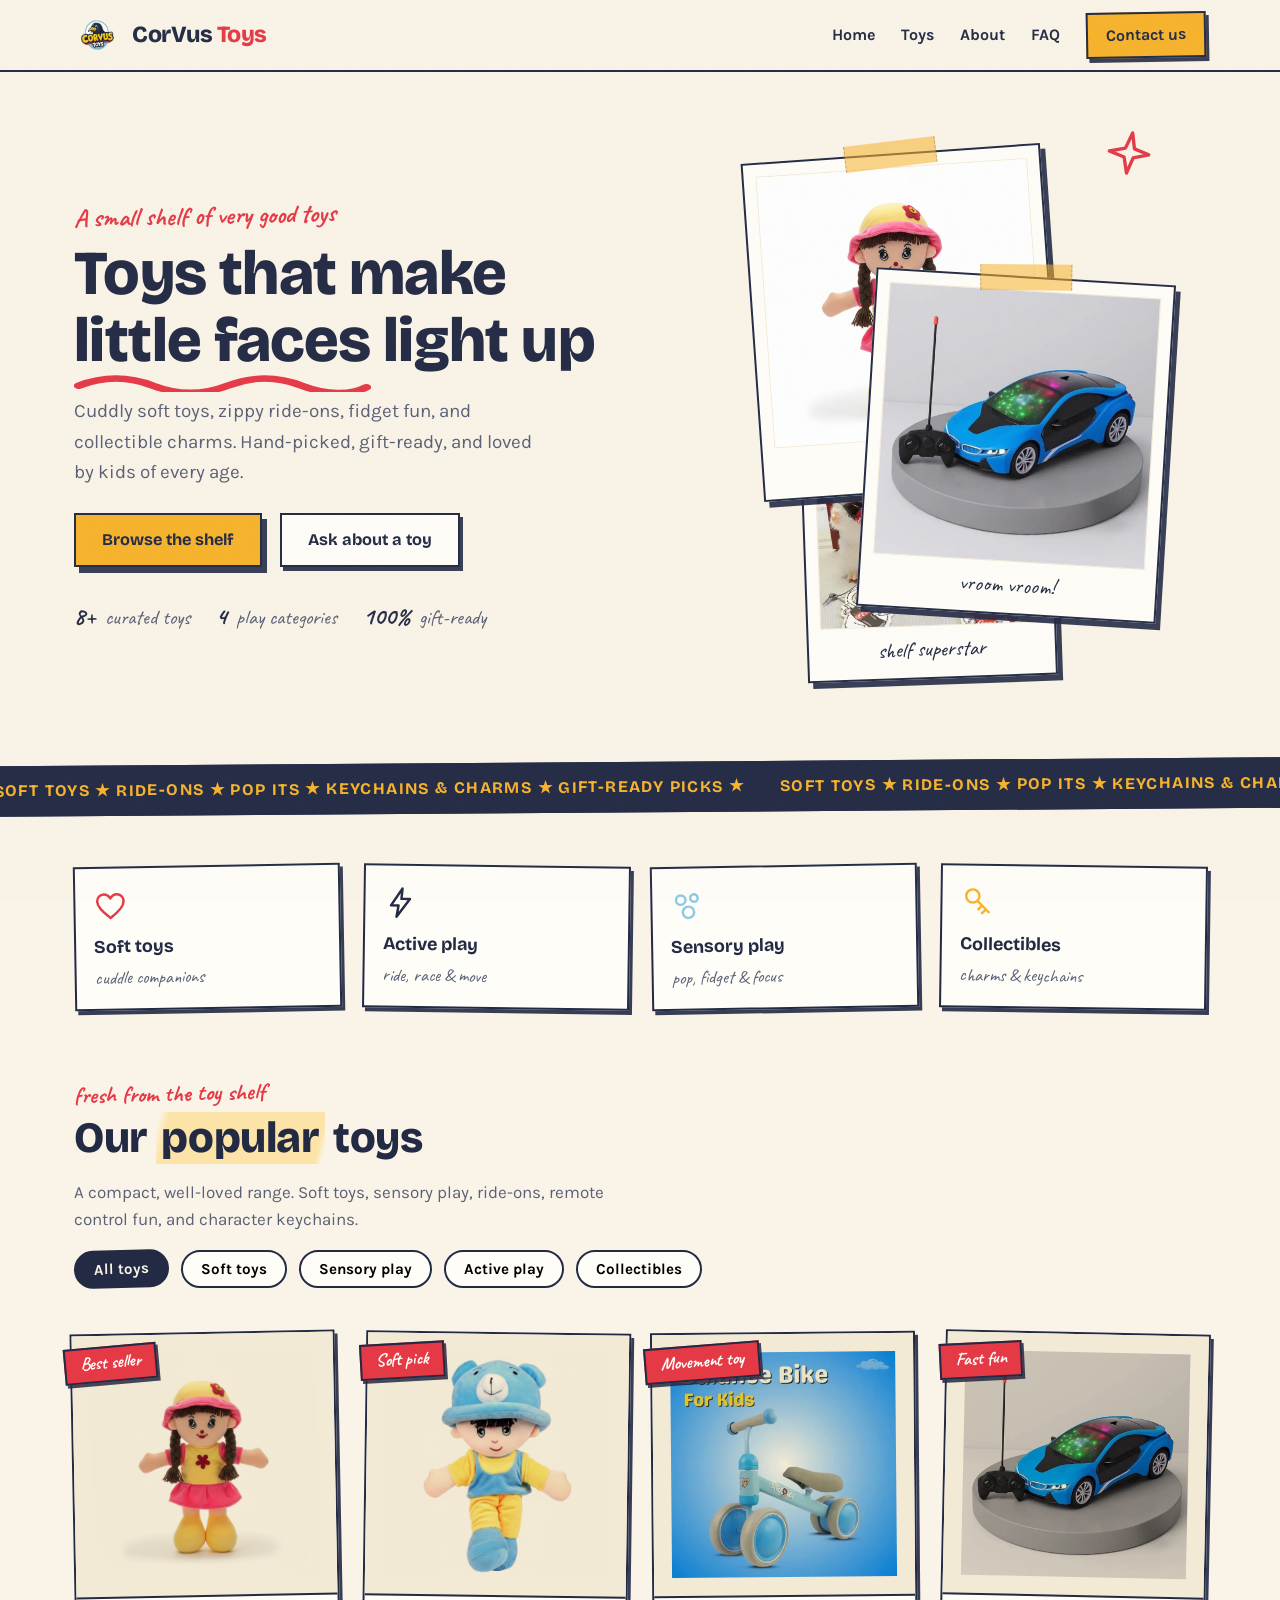
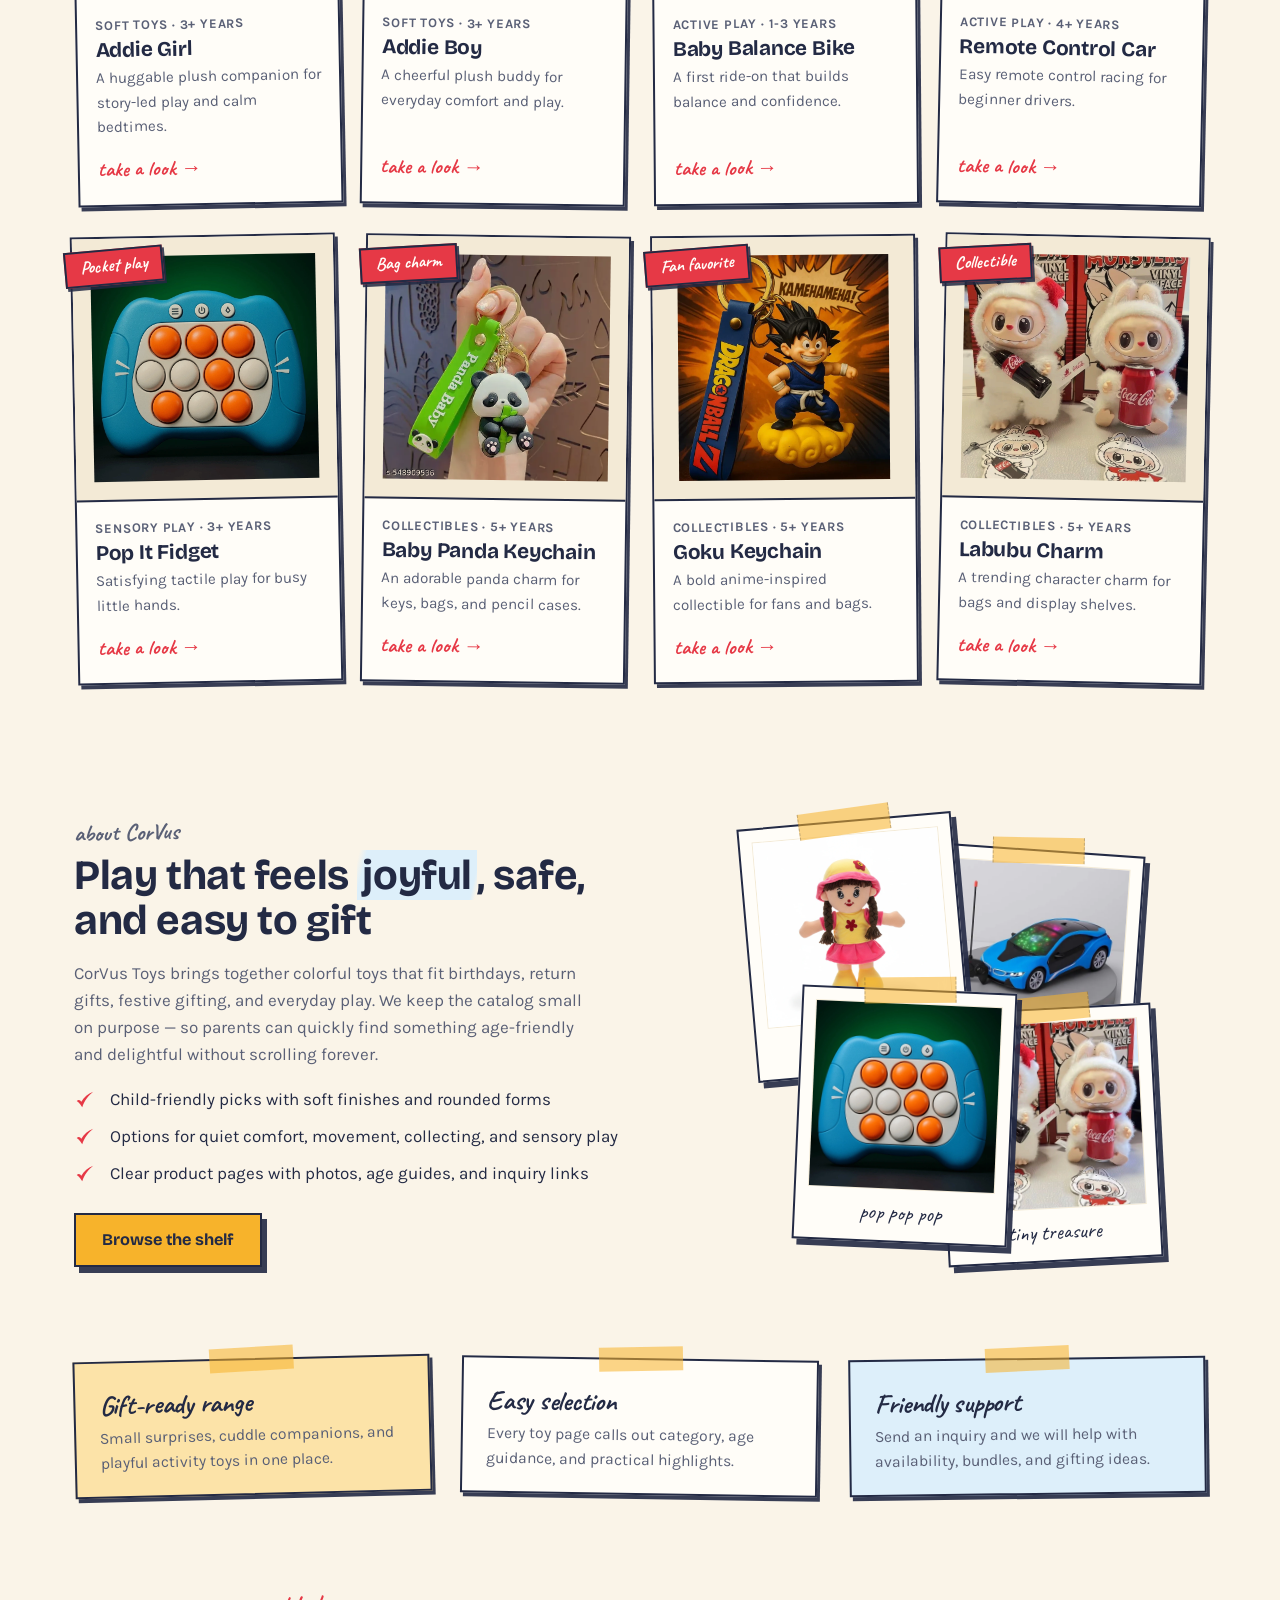
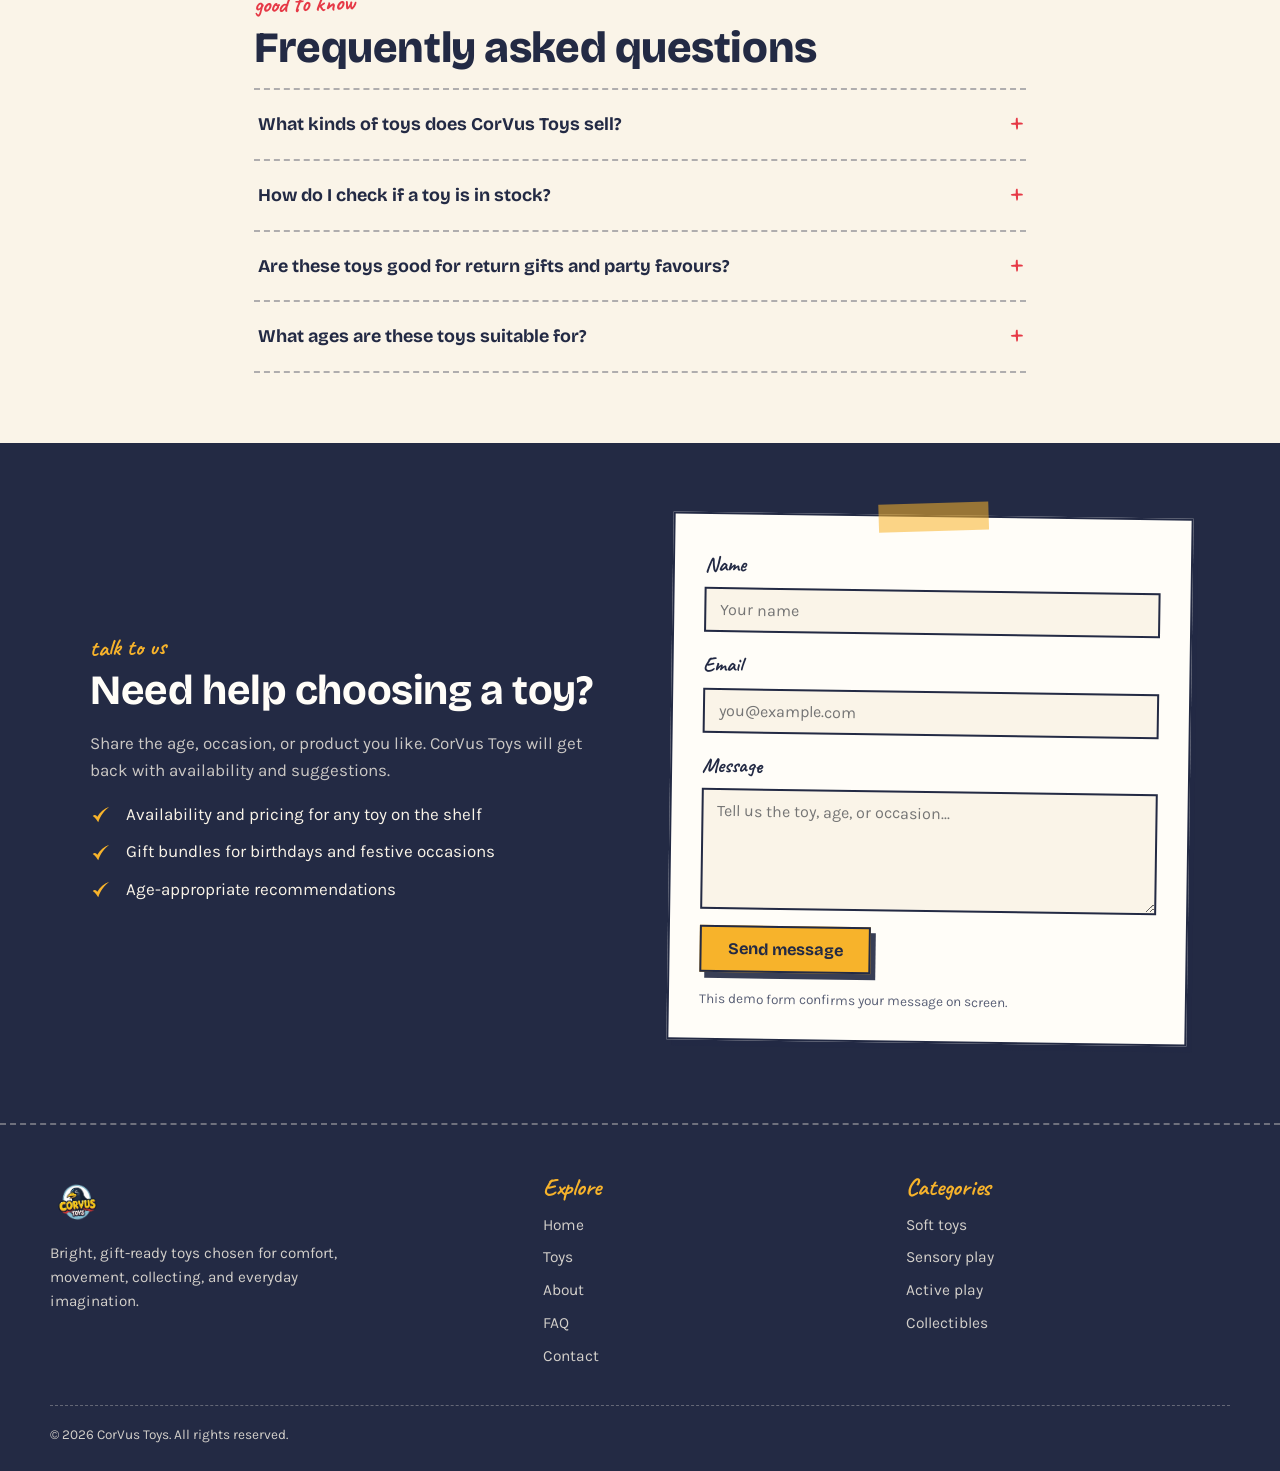
==== commit 0d1b0c3f: "improvements" ====
--- a/index.html
+++ b/index.html
@@ -20,7 +20,7 @@
   <link rel="apple-touch-icon" href="/assets/favicon.png">
   <link rel="preconnect" href="https://fonts.googleapis.com">
   <link rel="preconnect" href="https://fonts.gstatic.com" crossorigin>
-  <link href="https://fonts.googleapis.com/css2?family=Baloo+2:wght@500;600;700;800&family=Nunito:ital,wght@0,400;0,600;0,700;1,400&display=swap" rel="stylesheet">
+  <link href="https://fonts.googleapis.com/css2?family=Bricolage+Grotesque:opsz,wght@12..96,500;12..96,700;12..96,800&family=Caveat:wght@600;700&family=Karla:ital,wght@0,400;0,600;0,700;1,400&display=swap" rel="stylesheet">
   <link rel="stylesheet" href="/style.css">
   <script type="application/ld+json">
   {
@@ -108,20 +108,13 @@
 
   <main id="main">
     <section class="hero" id="home">
-      <div class="hero__decor" aria-hidden="true">
-        <span class="float-toy float-toy--1">🧸</span>
-        <span class="float-toy float-toy--2">🚗</span>
-        <span class="float-toy float-toy--3">🎈</span>
-        <span class="float-toy float-toy--4">⭐</span>
-        <span class="float-toy float-toy--5">🪁</span>
-      </div>
       <div class="hero__content">
-        <p class="eyebrow">Curated toys for curious kids</p>
+        <p class="eyebrow">A small shelf of very good toys</p>
         <h1>Toys that make <span class="squiggle">little faces</span> light up</h1>
-        <p class="hero__lede">Cuddly soft toys, zippy ride-ons, fidget fun, and collectible charms - hand-picked, gift-ready, and loved by kids of every age.</p>
+        <p class="hero__lede">Cuddly soft toys, zippy ride-ons, fidget fun, and collectible charms. Hand-picked, gift-ready, and loved by kids of every age.</p>
         <div class="hero__actions">
-          <a class="button button--primary" href="#products">Shop toys</a>
-          <a class="button button--ghost" href="#contact">Ask for availability</a>
+          <a class="button button--primary" href="#products">Browse the shelf</a>
+          <a class="button button--ghost" href="#contact">Ask about a toy</a>
         </div>
         <ul class="hero__badges" aria-label="Store highlights">
           <li><strong>8+</strong> curated toys</li>
@@ -129,28 +122,76 @@
           <li><strong>100%</strong> gift-ready</li>
         </ul>
       </div>
-    </section>
+
+      <div class="hero__collage" aria-hidden="true">
+        <figure class="polaroid">
+          <img src="/assets/products/addie-girl/main.webp" alt="" width="400" height="400" loading="eager">
+          <figcaption>bedtime bestie</figcaption>
+        </figure>
+        <figure class="polaroid">
+          <img src="/assets/products/remote-control-car.webp" alt="" width="400" height="400" loading="lazy">
+          <figcaption>vroom vroom!</figcaption>
+        </figure>
+        <figure class="polaroid">
+          <img src="/assets/products/labubu.webp" alt="" width="400" height="400" loading="lazy">
+          <figcaption>shelf superstar</figcaption>
+        </figure>
+        <svg class="doodle-star" viewBox="0 0 48 48" fill="none" xmlns="http://www.w3.org/2000/svg">
+          <path d="M24 4l4.5 13.5L42 20l-13 5.5L26 40l-5-13.5L7 24l13.5-5.5L24 4z" stroke="currentColor" stroke-width="3" stroke-linejoin="round"/>
+        </svg>
+      </div>
+    </section>
+
+    <div class="ticker" aria-hidden="true">
+      <div class="ticker__track">
+        <span>Soft toys ★ Ride-ons ★ Pop its ★ Keychains &amp; charms ★ Gift-ready picks ★</span>
+        <span>Soft toys ★ Ride-ons ★ Pop its ★ Keychains &amp; charms ★ Gift-ready picks ★</span>
+      </div>
+    </div>
 
     <section class="category-strip" aria-label="Toy categories">
-      <a href="#products" data-jump-filter="soft-toys"><span aria-hidden="true">🧸</span><strong>Soft toys</strong><small>Cuddle companions</small></a>
-      <a href="#products" data-jump-filter="active-play"><span aria-hidden="true">🚲</span><strong>Active play</strong><small>Ride, race &amp; move</small></a>
-      <a href="#products" data-jump-filter="sensory-play"><span aria-hidden="true">🫧</span><strong>Sensory play</strong><small>Pop, fidget &amp; focus</small></a>
-      <a href="#products" data-jump-filter="collectibles"><span aria-hidden="true">🗝️</span><strong>Collectibles</strong><small>Charms &amp; keychains</small></a>
+      <a href="#products" data-jump-filter="soft-toys">
+        <svg viewBox="0 0 36 36" fill="none" xmlns="http://www.w3.org/2000/svg" aria-hidden="true">
+          <path d="M18 31C10 25 4 19.5 4 13.4 4 9 7.2 6 11 6c3 0 5.5 1.7 7 4.3C19.5 7.7 22 6 25 6c3.8 0 7 3 7 7.4C32 19.5 26 25 18 31z" stroke="currentColor" stroke-width="2.6" stroke-linejoin="round"/>
+        </svg>
+        <strong>Soft toys</strong><small>cuddle companions</small>
+      </a>
+      <a href="#products" data-jump-filter="active-play">
+        <svg viewBox="0 0 36 36" fill="none" xmlns="http://www.w3.org/2000/svg" aria-hidden="true">
+          <path d="M20 3L8 21h8l-2 12L28 14h-9l1-11z" stroke="currentColor" stroke-width="2.6" stroke-linejoin="round"/>
+        </svg>
+        <strong>Active play</strong><small>ride, race &amp; move</small>
+      </a>
+      <a href="#products" data-jump-filter="sensory-play">
+        <svg viewBox="0 0 36 36" fill="none" xmlns="http://www.w3.org/2000/svg" aria-hidden="true">
+          <circle cx="11" cy="12" r="5" stroke="currentColor" stroke-width="2.6"/>
+          <circle cx="25" cy="10" r="4" stroke="currentColor" stroke-width="2.6"/>
+          <circle cx="19" cy="25" r="6" stroke="currentColor" stroke-width="2.6"/>
+        </svg>
+        <strong>Sensory play</strong><small>pop, fidget &amp; focus</small>
+      </a>
+      <a href="#products" data-jump-filter="collectibles">
+        <svg viewBox="0 0 36 36" fill="none" xmlns="http://www.w3.org/2000/svg" aria-hidden="true">
+          <circle cx="13" cy="11" r="7" stroke="currentColor" stroke-width="2.6"/>
+          <path d="M18 16L30 28m-4-2l-3 3m-1-7l-3 3" stroke="currentColor" stroke-width="2.6" stroke-linecap="round"/>
+        </svg>
+        <strong>Collectibles</strong><small>charms &amp; keychains</small>
+      </a>
     </section>
 
     <section class="products-section" id="products">
       <div class="section-heading">
-        <p class="eyebrow">Shop the shelf</p>
-        <h2>Our popular toys</h2>
-        <p>A compact, well-loved range - soft toys, sensory play, ride-ons, remote control fun, and character keychains.</p>
+        <p class="eyebrow">fresh from the toy shelf</p>
+        <h2>Our <span class="mark-yellow">popular</span> toys</h2>
+        <p>A compact, well-loved range. Soft toys, sensory play, ride-ons, remote control fun, and character keychains.</p>
       </div>
 
       <div class="filter-row" role="group" aria-label="Filter products by category">
         <button class="filter-button is-active" type="button" data-filter="all" aria-pressed="true">All toys</button>
-        <button class="filter-button" type="button" data-filter="soft-toys" aria-pressed="false">🧸 Soft toys</button>
-        <button class="filter-button" type="button" data-filter="sensory-play" aria-pressed="false">🫧 Sensory play</button>
-        <button class="filter-button" type="button" data-filter="active-play" aria-pressed="false">🚲 Active play</button>
-        <button class="filter-button" type="button" data-filter="collectibles" aria-pressed="false">🗝️ Collectibles</button>
+        <button class="filter-button" type="button" data-filter="soft-toys" aria-pressed="false">Soft toys</button>
+        <button class="filter-button" type="button" data-filter="sensory-play" aria-pressed="false">Sensory play</button>
+        <button class="filter-button" type="button" data-filter="active-play" aria-pressed="false">Active play</button>
+        <button class="filter-button" type="button" data-filter="collectibles" aria-pressed="false">Collectibles</button>
       </div>
 
       <div class="product-grid" data-product-grid>
@@ -163,7 +204,7 @@
             <span class="product-card__meta">Soft Toys · 3+ years</span>
             <h3>Addie Girl</h3>
             <p>A huggable plush companion for story-led play and calm bedtimes.</p>
-            <span class="product-card__cta">View toy <span aria-hidden="true">&rarr;</span></span>
+            <span class="product-card__cta">take a look &rarr;</span>
           </div>
         </a>
 
@@ -176,7 +217,7 @@
             <span class="product-card__meta">Soft Toys · 3+ years</span>
             <h3>Addie Boy</h3>
             <p>A cheerful plush buddy for everyday comfort and play.</p>
-            <span class="product-card__cta">View toy <span aria-hidden="true">&rarr;</span></span>
+            <span class="product-card__cta">take a look &rarr;</span>
           </div>
         </a>
 
@@ -189,7 +230,7 @@
             <span class="product-card__meta">Active Play · 1-3 years</span>
             <h3>Baby Balance Bike</h3>
             <p>A first ride-on that builds balance and confidence.</p>
-            <span class="product-card__cta">View toy <span aria-hidden="true">&rarr;</span></span>
+            <span class="product-card__cta">take a look &rarr;</span>
           </div>
         </a>
 
@@ -202,7 +243,7 @@
             <span class="product-card__meta">Active Play · 4+ years</span>
             <h3>Remote Control Car</h3>
             <p>Easy remote control racing for beginner drivers.</p>
-            <span class="product-card__cta">View toy <span aria-hidden="true">&rarr;</span></span>
+            <span class="product-card__cta">take a look &rarr;</span>
           </div>
         </a>
 
@@ -215,7 +256,7 @@
             <span class="product-card__meta">Sensory Play · 3+ years</span>
             <h3>Pop It Fidget</h3>
             <p>Satisfying tactile play for busy little hands.</p>
-            <span class="product-card__cta">View toy <span aria-hidden="true">&rarr;</span></span>
+            <span class="product-card__cta">take a look &rarr;</span>
           </div>
         </a>
 
@@ -228,7 +269,7 @@
             <span class="product-card__meta">Collectibles · 5+ years</span>
             <h3>Baby Panda Keychain</h3>
             <p>An adorable panda charm for keys, bags, and pencil cases.</p>
-            <span class="product-card__cta">View toy <span aria-hidden="true">&rarr;</span></span>
+            <span class="product-card__cta">take a look &rarr;</span>
           </div>
         </a>
 
@@ -241,7 +282,7 @@
             <span class="product-card__meta">Collectibles · 5+ years</span>
             <h3>Goku Keychain</h3>
             <p>A bold anime-inspired collectible for fans and bags.</p>
-            <span class="product-card__cta">View toy <span aria-hidden="true">&rarr;</span></span>
+            <span class="product-card__cta">take a look &rarr;</span>
           </div>
         </a>
 
@@ -254,18 +295,18 @@
             <span class="product-card__meta">Collectibles · 5+ years</span>
             <h3>Labubu Charm</h3>
             <p>A trending character charm for bags and display shelves.</p>
-            <span class="product-card__cta">View toy <span aria-hidden="true">&rarr;</span></span>
-          </div>
-        </a>
-      </div>
-      <p class="empty-filter-note" data-empty-note hidden>No toys in this category yet - check back soon!</p>
+            <span class="product-card__cta">take a look &rarr;</span>
+          </div>
+        </a>
+      </div>
+      <p class="empty-filter-note" data-empty-note hidden>Nothing on this shelf yet — check back soon!</p>
     </section>
 
     <section class="split-section" id="about">
       <div class="split-section__text reveal">
-        <p class="eyebrow">About CorVus</p>
-        <h2>Play that feels joyful, safe, and easy to gift</h2>
-        <p>CorVus Toys brings together colorful toys that fit birthdays, return gifts, festive gifting, and everyday play. We keep the catalog small on purpose - so parents can quickly find something age-friendly and delightful without scrolling forever.</p>
+        <p class="eyebrow">about CorVus</p>
+        <h2>Play that feels <span class="mark-sky">joyful</span>, safe, and easy to gift</h2>
+        <p>CorVus Toys brings together colorful toys that fit birthdays, return gifts, festive gifting, and everyday play. We keep the catalog small on purpose — so parents can quickly find something age-friendly and delightful without scrolling forever.</p>
         <ul class="check-list">
           <li>Child-friendly picks with soft finishes and rounded forms</li>
           <li>Options for quiet comfort, movement, collecting, and sensory play</li>
@@ -275,26 +316,35 @@
       </div>
 
       <div class="about-collage reveal" aria-hidden="true">
-        <img src="/assets/products/addie-girl/main.webp" alt="" loading="lazy" width="400" height="400">
-        <img src="/assets/products/remote-control-car.webp" alt="" loading="lazy" width="400" height="400">
-        <img src="/assets/products/pop-it.webp" alt="" loading="lazy" width="400" height="400">
-        <img src="/assets/products/labubu.webp" alt="" loading="lazy" width="400" height="400">
+        <figure class="polaroid">
+          <img src="/assets/products/addie-girl/main.webp" alt="" loading="lazy" width="400" height="400">
+          <figcaption>so soft</figcaption>
+        </figure>
+        <figure class="polaroid">
+          <img src="/assets/products/remote-control-car.webp" alt="" loading="lazy" width="400" height="400">
+          <figcaption>zoom!</figcaption>
+        </figure>
+        <figure class="polaroid">
+          <img src="/assets/products/pop-it.webp" alt="" loading="lazy" width="400" height="400">
+          <figcaption>pop pop pop</figcaption>
+        </figure>
+        <figure class="polaroid">
+          <img src="/assets/products/labubu.webp" alt="" loading="lazy" width="400" height="400">
+          <figcaption>tiny treasure</figcaption>
+        </figure>
       </div>
     </section>
 
     <section class="promise-band" aria-label="Why customers choose CorVus Toys">
       <div class="reveal">
-        <span class="promise-icon" aria-hidden="true">🎁</span>
         <h3>Gift-ready range</h3>
         <p>Small surprises, cuddle companions, and playful activity toys in one place.</p>
       </div>
       <div class="reveal">
-        <span class="promise-icon" aria-hidden="true">🔍</span>
         <h3>Easy selection</h3>
         <p>Every toy page calls out category, age guidance, and practical highlights.</p>
       </div>
       <div class="reveal">
-        <span class="promise-icon" aria-hidden="true">💬</span>
         <h3>Friendly support</h3>
         <p>Send an inquiry and we will help with availability, bundles, and gifting ideas.</p>
       </div>
@@ -302,7 +352,7 @@
 
     <section class="faq-section" id="faq">
       <div class="section-heading">
-        <p class="eyebrow">Good to know</p>
+        <p class="eyebrow">good to know</p>
         <h2>Frequently asked questions</h2>
       </div>
       <div class="faq-list">
@@ -327,7 +377,7 @@
 
     <section class="contact-section" id="contact">
       <div class="contact-copy reveal">
-        <p class="eyebrow">Talk to us</p>
+        <p class="eyebrow">talk to us</p>
         <h2>Need help choosing a toy?</h2>
         <p>Share the age, occasion, or product you like. CorVus Toys will get back with availability and suggestions.</p>
         <ul class="check-list">
@@ -358,7 +408,6 @@
       </form>
 
       <div class="thank-you" id="thankYouMessage" hidden>
-        <span aria-hidden="true">🎉</span>
         <h3>Thank you for reaching out!</h3>
         <p>Your message has been noted. The form will reset shortly.</p>
       </div>
--- a/style.css
+++ b/style.css
@@ -1,35 +1,32 @@
 /* ============================================================
-   CorVus Toys - playful, brand-matched design system
-   Palette pulled from the logo: navy crow, sunny yellow,
-   cherry red, sky blue.
+   CorVus Toys — "playroom poster" design language.
+   Paper texture, ink outlines, taped polaroids, sticker badges,
+   handwritten notes. Palette from the logo: navy crow, sunny
+   yellow, cherry red, sky blue.
    ============================================================ */
 
 :root {
-  --navy: #1f2a4d;
-  --navy-soft: #2e3c6b;
+  --ink: #232a44;
+  --ink-soft: #5a6076;
+  --paper: #faf4e8;
+  --paper-deep: #f3ead6;
+  --white: #fffdf8;
   --yellow: #f7b32b;
-  --yellow-soft: #ffd166;
+  --yellow-pale: #fce3a8;
   --red: #e63946;
   --sky: #8ecae6;
-  --sky-soft: #e7f4fb;
-  --cream: #fffaf2;
-  --white: #ffffff;
-  --ink: #27304a;
-  --ink-soft: #5b6480;
-  --line: #e9e2d4;
-
-  --font-display: "Baloo 2", "Comic Sans MS", cursive;
-  --font-body: "Nunito", "Segoe UI", sans-serif;
-
-  --radius-lg: 28px;
-  --radius-md: 18px;
-  --radius-sm: 12px;
-
-  --shadow-sm: 0 4px 14px rgba(31, 42, 77, 0.08);
-  --shadow-md: 0 12px 30px rgba(31, 42, 77, 0.12);
-  --shadow-lg: 0 20px 50px rgba(31, 42, 77, 0.16);
-
-  --wrap: 1160px;
+  --sky-pale: #ddeffa;
+  --tape: rgba(247, 179, 43, 0.55);
+
+  --font-display: "Bricolage Grotesque", "Arial Black", sans-serif;
+  --font-body: "Karla", "Segoe UI", sans-serif;
+  --font-hand: "Caveat", "Comic Sans MS", cursive;
+
+  --border: 2px solid var(--ink);
+  --shadow-pop: 5px 6px 0 rgba(35, 42, 68, 0.9);
+  --shadow-pop-sm: 3px 4px 0 rgba(35, 42, 68, 0.9);
+
+  --wrap: 1180px;
 }
 
 *,
@@ -40,17 +37,28 @@
 
 html {
   scroll-behavior: smooth;
-  scroll-padding-top: 96px;
+  scroll-padding-top: 92px;
 }
 
 body {
   margin: 0;
   font-family: var(--font-body);
   font-size: 1.0625rem;
-  line-height: 1.65;
+  line-height: 1.6;
   color: var(--ink);
-  background: var(--cream);
-  -webkit-font-smoothing: antialiased;
+  background-color: var(--paper);
+  overflow-x: hidden;
+}
+
+/* faint paper grain over everything */
+body::before {
+  content: "";
+  position: fixed;
+  inset: 0;
+  pointer-events: none;
+  z-index: 999;
+  opacity: 0.05;
+  background-image: url("data:image/svg+xml,%3Csvg xmlns='http://www.w3.org/2000/svg' width='160' height='160'%3E%3Cfilter id='n'%3E%3CfeTurbulence type='fractalNoise' baseFrequency='0.9' numOctaves='2'/%3E%3C/filter%3E%3Crect width='160' height='160' filter='url(%23n)'/%3E%3C/svg%3E");
 }
 
 img {
@@ -59,29 +67,27 @@
   display: block;
 }
 
-h1, h2, h3, h4 {
+a {
+  color: inherit;
+}
+
+h1, h2, h3 {
   font-family: var(--font-display);
-  color: var(--navy);
-  line-height: 1.15;
-  margin: 0 0 0.5em;
+  line-height: 1.08;
+  margin: 0 0 0.4em;
+  letter-spacing: -0.01em;
 }
 
 p {
   margin: 0 0 1em;
 }
-
-a {
-  color: var(--red);
-}
-
-/* ---------- Accessibility helpers ---------- */
 
 .sr-only {
   position: absolute;
   width: 1px;
   height: 1px;
+  margin: -1px;
   padding: 0;
-  margin: -1px;
   overflow: hidden;
   clip: rect(0 0 0 0);
   white-space: nowrap;
@@ -90,142 +96,64 @@
 
 .skip-link {
   position: absolute;
-  top: -100px;
-  left: 16px;
-  z-index: 100;
-  padding: 10px 18px;
-  background: var(--navy);
-  color: var(--white);
-  border-radius: 0 0 var(--radius-sm) var(--radius-sm);
-  text-decoration: none;
-  transition: top 0.2s ease;
+  left: -200vw;
+  top: 0;
+  background: var(--yellow);
+  border: var(--border);
+  padding: 8px 16px;
+  z-index: 1000;
+  font-weight: 700;
 }
 
 .skip-link:focus {
-  top: 0;
-}
-
-:focus-visible {
-  outline: 3px solid var(--red);
-  outline-offset: 3px;
-  border-radius: 4px;
-}
-
-/* ---------- Shared pieces ---------- */
-
-.eyebrow {
-  display: inline-block;
-  font-family: var(--font-display);
-  font-weight: 700;
-  font-size: 0.85rem;
-  letter-spacing: 0.12em;
-  text-transform: uppercase;
-  color: var(--red);
-  margin-bottom: 0.6em;
-}
-
-.button {
-  display: inline-flex;
-  align-items: center;
-  justify-content: center;
-  gap: 8px;
-  padding: 14px 30px;
-  border-radius: 999px;
-  border: 2px solid transparent;
-  font-family: var(--font-display);
-  font-weight: 700;
-  font-size: 1.05rem;
-  text-decoration: none;
-  cursor: pointer;
-  transition: transform 0.2s ease, box-shadow 0.2s ease, background 0.2s ease;
-}
-
-.button--primary {
-  background: var(--yellow);
-  color: var(--navy);
-  box-shadow: 0 6px 0 #d8941a;
-}
-
-.button--primary:hover {
-  transform: translateY(-3px);
-  box-shadow: 0 9px 0 #d8941a;
-}
-
-.button--primary:active {
-  transform: translateY(2px);
-  box-shadow: 0 3px 0 #d8941a;
-}
-
-.button--ghost {
-  background: transparent;
-  color: var(--navy);
-  border-color: var(--navy);
-}
-
-.button--ghost:hover {
-  background: var(--navy);
-  color: var(--white);
-  transform: translateY(-3px);
-}
-
-.section-heading {
-  max-width: 640px;
-  margin: 0 auto 40px;
-  text-align: center;
-}
-
-.section-heading h2 {
-  font-size: clamp(1.9rem, 4vw, 2.6rem);
-}
-
-.section-heading p {
-  color: var(--ink-soft);
-}
-
-/* ---------- Header & nav ---------- */
+  left: 12px;
+  top: 12px;
+}
+
+/* ------------------------------------------------------------
+   Header
+   ------------------------------------------------------------ */
 
 .site-header {
   position: sticky;
   top: 0;
-  z-index: 50;
-  background: rgba(255, 250, 242, 0.92);
-  backdrop-filter: blur(10px);
-  -webkit-backdrop-filter: blur(10px);
-  transition: box-shadow 0.25s ease;
+  z-index: 90;
+  background: var(--paper);
+  border-bottom: var(--border);
 }
 
 .site-header.is-scrolled {
-  box-shadow: var(--shadow-sm);
+  box-shadow: 0 4px 0 rgba(35, 42, 68, 0.12);
 }
 
 .nav-shell {
   max-width: var(--wrap);
   margin: 0 auto;
-  padding: 10px 24px;
+  padding: 12px 24px;
   display: flex;
   align-items: center;
   justify-content: space-between;
-  gap: 16px;
+  gap: 18px;
 }
 
 .brand {
   display: flex;
   align-items: center;
-  gap: 10px;
+  gap: 12px;
   text-decoration: none;
 }
 
 .brand img {
-  width: 56px;
-  height: 56px;
-  object-fit: contain;
+  width: 46px;
+  height: 46px;
+  transform: rotate(-6deg);
 }
 
 .brand__name {
   font-family: var(--font-display);
   font-weight: 800;
-  font-size: 1.35rem;
-  color: var(--navy);
+  font-size: 1.45rem;
+  letter-spacing: -0.02em;
 }
 
 .brand__name em {
@@ -240,348 +168,502 @@
 }
 
 .site-nav a {
-  font-family: var(--font-display);
-  font-weight: 600;
-  font-size: 1.02rem;
-  color: var(--navy);
   text-decoration: none;
-  position: relative;
-  padding: 6px 0;
-}
-
-.site-nav a:not(.nav-cta)::after {
-  content: "";
-  position: absolute;
-  left: 0;
-  bottom: 0;
-  width: 100%;
-  height: 3px;
-  border-radius: 3px;
+  font-weight: 700;
+  font-size: 1rem;
+}
+
+.site-nav a:hover {
+  text-decoration: underline wavy var(--red) 2px;
+  text-underline-offset: 6px;
+}
+
+.nav-cta {
   background: var(--yellow);
-  transform: scaleX(0);
-  transform-origin: left;
-  transition: transform 0.25s ease;
-}
-
-.site-nav a:not(.nav-cta):hover::after {
-  transform: scaleX(1);
-}
-
-.nav-cta {
-  background: var(--navy);
-  color: var(--white) !important;
-  padding: 10px 22px !important;
-  border-radius: 999px;
-  transition: background 0.2s ease, transform 0.2s ease;
+  border: var(--border);
+  padding: 8px 18px;
+  box-shadow: var(--shadow-pop-sm);
+  transform: rotate(-1deg);
+  transition: transform 0.15s ease, box-shadow 0.15s ease;
 }
 
 .nav-cta:hover {
-  background: var(--red);
-  transform: translateY(-2px);
+  text-decoration: none !important;
+  transform: rotate(-1deg) translate(-2px, -2px);
+  box-shadow: 5px 6px 0 rgba(35, 42, 68, 0.9);
 }
 
 .nav-toggle {
   display: none;
-  flex-direction: column;
-  justify-content: center;
-  gap: 5px;
-  width: 46px;
-  height: 46px;
-  padding: 10px;
   background: var(--white);
-  border: 2px solid var(--navy);
-  border-radius: var(--radius-sm);
+  border: var(--border);
+  padding: 9px 10px;
   cursor: pointer;
+  box-shadow: var(--shadow-pop-sm);
 }
 
 .nav-toggle span:not(.sr-only) {
   display: block;
-  height: 3px;
-  width: 100%;
-  border-radius: 3px;
-  background: var(--navy);
-  transition: transform 0.25s ease, opacity 0.25s ease;
-}
-
-.nav-toggle[aria-expanded="true"] span:not(.sr-only):nth-of-type(1) {
-  transform: translateY(8px) rotate(45deg);
-}
-
-.nav-toggle[aria-expanded="true"] span:not(.sr-only):nth-of-type(2) {
-  opacity: 0;
-}
-
-.nav-toggle[aria-expanded="true"] span:not(.sr-only):nth-of-type(3) {
-  transform: translateY(-8px) rotate(-45deg);
-}
-
-/* ---------- Hero ---------- */
+  width: 22px;
+  height: 2.5px;
+  background: var(--ink);
+  margin: 4px 0;
+}
+
+/* ------------------------------------------------------------
+   Buttons
+   ------------------------------------------------------------ */
+
+.button {
+  display: inline-block;
+  font-family: var(--font-display);
+  font-weight: 700;
+  font-size: 1.02rem;
+  text-decoration: none;
+  padding: 12px 26px;
+  border: var(--border);
+  cursor: pointer;
+  transition: transform 0.15s ease, box-shadow 0.15s ease;
+}
+
+.button--primary {
+  background: var(--yellow);
+  color: var(--ink);
+  box-shadow: var(--shadow-pop);
+}
+
+.button--primary:hover {
+  transform: translate(-2px, -3px) rotate(-0.5deg);
+  box-shadow: 7px 9px 0 rgba(35, 42, 68, 0.9);
+}
+
+.button--ghost {
+  background: var(--white);
+  color: var(--ink);
+  box-shadow: var(--shadow-pop-sm);
+}
+
+.button--ghost:hover {
+  transform: translate(-1px, -2px) rotate(0.5deg);
+  background: var(--sky-pale);
+}
+
+/* ------------------------------------------------------------
+   Shared heading bits
+   ------------------------------------------------------------ */
+
+.eyebrow {
+  font-family: var(--font-hand);
+  font-size: 1.45rem;
+  font-weight: 700;
+  color: var(--red);
+  margin-bottom: 0.1em;
+  transform: rotate(-1.2deg);
+  display: inline-block;
+}
+
+.section-heading {
+  max-width: var(--wrap);
+  margin: 0 auto 14px;
+  padding: 0 24px;
+}
+
+.section-heading h2 {
+  font-size: clamp(1.9rem, 4vw, 2.7rem);
+  font-weight: 800;
+}
+
+.section-heading > p:last-child {
+  max-width: 560px;
+  color: var(--ink-soft);
+}
+
+/* marker highlight behind a word */
+.mark-yellow,
+.mark-sky {
+  padding: 0 0.12em;
+  box-decoration-break: clone;
+  -webkit-box-decoration-break: clone;
+}
+
+.mark-yellow {
+  background: linear-gradient(104deg, transparent 2%, var(--yellow-pale) 8%, var(--yellow-pale) 94%, transparent 98%);
+}
+
+.mark-sky {
+  background: linear-gradient(104deg, transparent 2%, var(--sky-pale) 8%, var(--sky-pale) 94%, transparent 98%);
+}
+
+/* hand-drawn squiggle under a word */
+.squiggle {
+  background: url("data:image/svg+xml,%3Csvg xmlns='http://www.w3.org/2000/svg' viewBox='0 0 120 12' preserveAspectRatio='none'%3E%3Cpath d='M2 8c10-6 20-6 30 0s20 6 30 0 20-6 30 0 20 6 26 1' fill='none' stroke='%23e63946' stroke-width='4' stroke-linecap='round'/%3E%3C/svg%3E") bottom / 100% 0.3em no-repeat;
+  padding-bottom: 0.22em;
+}
+
+/* ------------------------------------------------------------
+   Hero
+   ------------------------------------------------------------ */
 
 .hero {
-  position: relative;
-  overflow: hidden;
-  background:
-    radial-gradient(circle at 85% 15%, rgba(142, 202, 230, 0.45), transparent 45%),
-    radial-gradient(circle at 10% 85%, rgba(255, 209, 102, 0.4), transparent 40%),
-    var(--cream);
-  padding: 90px 24px 110px;
-  text-align: center;
-}
-
-.hero__content {
-  position: relative;
-  max-width: 760px;
+  max-width: var(--wrap);
   margin: 0 auto;
-  z-index: 1;
+  padding: 64px 24px 40px;
+  display: grid;
+  grid-template-columns: 1.05fr 0.95fr;
+  gap: 48px;
+  align-items: center;
+}
+
+.hero__content .eyebrow {
+  font-size: 1.6rem;
 }
 
 .hero h1 {
-  font-size: clamp(2.4rem, 6.5vw, 4rem);
+  font-size: clamp(2.4rem, 5.6vw, 3.9rem);
   font-weight: 800;
-  margin-bottom: 0.4em;
-}
-
-.squiggle {
-  position: relative;
-  color: var(--red);
-  white-space: nowrap;
-}
-
-.squiggle::after {
-  content: "";
-  position: absolute;
-  left: 0;
-  right: 0;
-  bottom: -2px;
-  height: 10px;
-  background: url("data:image/svg+xml,%3Csvg xmlns='http://www.w3.org/2000/svg' viewBox='0 0 100 10' preserveAspectRatio='none'%3E%3Cpath d='M0 7 Q 12.5 0, 25 7 T 50 7 T 75 7 T 100 7' fill='none' stroke='%23f7b32b' stroke-width='4' stroke-linecap='round'/%3E%3C/svg%3E") repeat-x;
-  background-size: 100px 10px;
+  margin-bottom: 0.35em;
 }
 
 .hero__lede {
-  font-size: clamp(1.05rem, 2vw, 1.25rem);
+  font-size: 1.18rem;
   color: var(--ink-soft);
-  max-width: 580px;
-  margin: 0 auto 1.8em;
+  max-width: 480px;
 }
 
 .hero__actions {
   display: flex;
   flex-wrap: wrap;
-  justify-content: center;
-  gap: 14px;
-  margin-bottom: 40px;
+  gap: 18px;
+  margin: 26px 0 30px;
 }
 
 .hero__badges {
   list-style: none;
+  margin: 0;
+  padding: 0;
   display: flex;
   flex-wrap: wrap;
-  justify-content: center;
-  gap: 12px;
-  margin: 0;
-  padding: 0;
-}
-
-.hero__badges li {
+  gap: 26px;
+  font-family: var(--font-hand);
+  font-size: 1.3rem;
+  color: var(--ink-soft);
+}
+
+.hero__badges strong {
+  color: var(--ink);
+  font-size: 1.5rem;
+  margin-right: 4px;
+}
+
+/* taped polaroid stack on the right */
+.hero__collage {
+  position: relative;
+  aspect-ratio: 0.92 / 1;
+}
+
+.polaroid {
+  position: relative;
   background: var(--white);
-  border: 2px solid var(--line);
-  border-radius: 999px;
-  padding: 8px 20px;
-  font-size: 0.95rem;
-  color: var(--ink-soft);
-  box-shadow: var(--shadow-sm);
-}
-
-.hero__badges strong {
+  border: var(--border);
+  padding: 12px 12px 8px;
+  box-shadow: var(--shadow-pop);
+  width: min(62%, 300px);
+}
+
+.polaroid img {
+  border: 1.5px solid var(--paper-deep);
+  aspect-ratio: 1 / 1;
+  object-fit: cover;
+  width: 100%;
+}
+
+.polaroid figcaption {
+  font-family: var(--font-hand);
+  font-size: 1.35rem;
+  text-align: center;
+  padding: 6px 0 2px;
+  color: var(--ink);
+}
+
+.polaroid::before {
+  content: "";
+  position: absolute;
+  top: -14px;
+  left: 50%;
+  width: 92px;
+  height: 26px;
+  background: var(--tape);
+  transform: translateX(-50%) rotate(-3deg);
+  border-left: 1px dashed rgba(35, 42, 68, 0.25);
+  border-right: 1px dashed rgba(35, 42, 68, 0.25);
+}
+
+.hero__collage .polaroid:nth-child(1) {
+  position: absolute;
+  top: 0;
+  left: 4%;
+  transform: rotate(-4deg);
+  z-index: 2;
+}
+
+.hero__collage .polaroid:nth-child(2) {
+  position: absolute;
+  top: 22%;
+  right: 0;
+  transform: rotate(3.5deg);
+  z-index: 3;
+}
+
+.hero__collage .polaroid:nth-child(3) {
+  position: absolute;
+  bottom: 0;
+  left: 14%;
+  transform: rotate(-2deg);
+  z-index: 1;
+  width: min(52%, 250px);
+}
+
+.hero__collage .doodle-star {
+  position: absolute;
+  top: -8px;
+  right: 10%;
+  width: 54px;
+  color: var(--red);
+  transform: rotate(12deg);
+  z-index: 4;
+}
+
+/* ------------------------------------------------------------
+   Ticker strip
+   ------------------------------------------------------------ */
+
+.ticker {
+  background: var(--ink);
+  color: var(--yellow);
+  border-top: var(--border);
+  border-bottom: var(--border);
+  overflow: hidden;
+  padding: 10px 0;
+  transform: rotate(-0.4deg) scale(1.01);
+  margin: 26px 0 0;
+}
+
+.ticker__track {
+  display: flex;
+  gap: 0;
+  width: max-content;
+  animation: ticker-scroll 26s linear infinite;
+}
+
+.ticker:hover .ticker__track {
+  animation-play-state: paused;
+}
+
+.ticker__track span {
   font-family: var(--font-display);
-  color: var(--navy);
-  margin-right: 4px;
-}
-
-.hero__decor {
-  position: absolute;
-  inset: 0;
-  pointer-events: none;
-}
-
-.float-toy {
-  position: absolute;
-  font-size: clamp(1.6rem, 4vw, 2.6rem);
-  opacity: 0.85;
-  animation: bob 5s ease-in-out infinite;
-  filter: drop-shadow(0 6px 8px rgba(31, 42, 77, 0.15));
-}
-
-.float-toy--1 { top: 18%; left: 7%; animation-delay: 0s; }
-.float-toy--2 { top: 62%; left: 13%; animation-delay: 1.2s; }
-.float-toy--3 { top: 14%; right: 10%; animation-delay: 0.6s; }
-.float-toy--4 { top: 58%; right: 7%; animation-delay: 1.8s; }
-.float-toy--5 { top: 36%; right: 20%; animation-delay: 2.4s; }
-
-@keyframes bob {
-  0%, 100% { transform: translateY(0) rotate(-4deg); }
-  50% { transform: translateY(-16px) rotate(5deg); }
-}
-
-/* ---------- Category strip ---------- */
+  font-weight: 700;
+  font-size: 1rem;
+  letter-spacing: 0.08em;
+  text-transform: uppercase;
+  white-space: nowrap;
+  padding-right: 2.2em;
+}
+
+@keyframes ticker-scroll {
+  to {
+    transform: translateX(-50%);
+  }
+}
+
+@media (prefers-reduced-motion: reduce) {
+  .ticker__track {
+    animation: none;
+  }
+}
+
+/* ------------------------------------------------------------
+   Category index cards
+   ------------------------------------------------------------ */
 
 .category-strip {
   max-width: var(--wrap);
-  margin: -56px auto 0;
-  padding: 0 24px;
-  position: relative;
-  z-index: 2;
+  margin: 0 auto;
+  padding: 54px 24px 10px;
   display: grid;
   grid-template-columns: repeat(4, 1fr);
-  gap: 16px;
+  gap: 22px;
 }
 
 .category-strip a {
-  display: grid;
-  justify-items: center;
+  background: var(--white);
+  border: var(--border);
+  box-shadow: var(--shadow-pop-sm);
+  text-decoration: none;
+  padding: 20px 18px 16px;
+  display: grid;
   gap: 2px;
-  text-align: center;
-  text-decoration: none;
-  background: var(--white);
-  border: 2px solid var(--line);
-  border-radius: var(--radius-md);
-  padding: 20px 14px;
-  box-shadow: var(--shadow-sm);
-  transition: transform 0.2s ease, box-shadow 0.2s ease, border-color 0.2s ease;
+  transition: transform 0.15s ease, box-shadow 0.15s ease;
+}
+
+.category-strip a:nth-child(odd) {
+  transform: rotate(-1deg);
+}
+
+.category-strip a:nth-child(even) {
+  transform: rotate(0.8deg);
 }
 
 .category-strip a:hover {
-  transform: translateY(-5px);
-  box-shadow: var(--shadow-md);
-  border-color: var(--yellow);
-}
-
-.category-strip span {
-  font-size: 1.9rem;
+  transform: rotate(0deg) translate(-2px, -3px);
+  box-shadow: var(--shadow-pop);
+}
+
+.category-strip svg {
+  width: 34px;
+  height: 34px;
+  color: var(--red);
+  margin-bottom: 8px;
+}
+
+.category-strip a:nth-child(2) svg {
+  color: var(--ink);
+}
+
+.category-strip a:nth-child(3) svg {
+  color: var(--sky);
+}
+
+.category-strip a:nth-child(4) svg {
+  color: var(--yellow);
 }
 
 .category-strip strong {
   font-family: var(--font-display);
-  color: var(--navy);
-  font-size: 1.05rem;
+  font-size: 1.12rem;
 }
 
 .category-strip small {
+  font-family: var(--font-hand);
+  font-size: 1.15rem;
   color: var(--ink-soft);
 }
 
-/* ---------- Products ---------- */
+/* ------------------------------------------------------------
+   Products
+   ------------------------------------------------------------ */
 
 .products-section {
+  padding: 56px 0 30px;
+}
+
+.filter-row {
+  max-width: var(--wrap);
+  margin: 6px auto 36px;
+  padding: 0 24px;
+  display: flex;
+  flex-wrap: wrap;
+  gap: 12px;
+}
+
+.filter-button {
+  font-family: var(--font-body);
+  font-weight: 700;
+  font-size: 0.95rem;
+  background: var(--white);
+  border: var(--border);
+  padding: 8px 18px;
+  cursor: pointer;
+  border-radius: 999px;
+  transition: transform 0.12s ease, background 0.12s ease;
+}
+
+.filter-button:hover {
+  background: var(--yellow-pale);
+  transform: translateY(-2px);
+}
+
+.filter-button.is-active {
+  background: var(--ink);
+  color: var(--paper);
+  transform: rotate(-1.5deg);
+}
+
+.product-grid {
   max-width: var(--wrap);
   margin: 0 auto;
-  padding: 90px 24px 40px;
-}
-
-.filter-row {
-  display: flex;
-  flex-wrap: wrap;
-  justify-content: center;
-  gap: 10px;
-  margin-bottom: 36px;
-}
-
-.filter-button {
-  font-family: var(--font-display);
-  font-weight: 600;
-  font-size: 0.98rem;
-  color: var(--navy);
+  padding: 8px 24px 20px;
+  display: grid;
+  grid-template-columns: repeat(4, 1fr);
+  gap: 30px 24px;
+}
+
+.product-grid--compact {
+  grid-template-columns: repeat(3, 1fr);
+}
+
+.product-card {
+  --tilt: 0deg;
   background: var(--white);
-  border: 2px solid var(--line);
-  border-radius: 999px;
-  padding: 10px 22px;
-  cursor: pointer;
-  transition: background 0.2s ease, border-color 0.2s ease, transform 0.2s ease;
-}
-
-.filter-button:hover {
-  border-color: var(--yellow);
-  transform: translateY(-2px);
-}
-
-.filter-button.is-active {
-  background: var(--navy);
-  border-color: var(--navy);
-  color: var(--white);
-}
-
-.product-grid {
-  display: grid;
-  grid-template-columns: repeat(auto-fill, minmax(250px, 1fr));
-  gap: 26px;
-}
-
-.product-grid--compact {
-  grid-template-columns: repeat(auto-fill, minmax(230px, 1fr));
-}
-
-.product-card {
+  border: var(--border);
+  box-shadow: var(--shadow-pop-sm);
+  text-decoration: none;
   display: flex;
   flex-direction: column;
-  background: var(--white);
-  border: 2px solid var(--line);
-  border-radius: var(--radius-lg);
-  overflow: hidden;
-  text-decoration: none;
-  color: inherit;
-  box-shadow: var(--shadow-sm);
-  transition: transform 0.25s ease, box-shadow 0.25s ease, border-color 0.25s ease;
-}
+  transform: rotate(var(--tilt));
+  transition: transform 0.18s ease, box-shadow 0.18s ease;
+}
+
+.product-grid .product-card:nth-child(4n + 1) { --tilt: -1.1deg; }
+.product-grid .product-card:nth-child(4n + 2) { --tilt: 0.8deg; }
+.product-grid .product-card:nth-child(4n + 3) { --tilt: -0.5deg; }
+.product-grid .product-card:nth-child(4n + 4) { --tilt: 1.2deg; }
 
 .product-card:hover {
-  transform: translateY(-8px) rotate(-0.4deg);
-  box-shadow: var(--shadow-lg);
-  border-color: var(--sky);
+  transform: rotate(0deg) translate(-2px, -4px);
+  box-shadow: var(--shadow-pop);
+  z-index: 2;
+}
+
+.product-card.is-hidden {
+  display: none;
 }
 
 .product-card__image {
   position: relative;
-  background: var(--sky-soft);
+  background: var(--paper-deep);
+  border-bottom: var(--border);
+  padding: 18px;
+}
+
+.product-card__image img {
   aspect-ratio: 1 / 1;
-  display: grid;
-  place-items: center;
-  padding: 18px;
-  overflow: hidden;
-}
-
-.product-card__image img {
+  object-fit: contain;
   width: 100%;
-  height: 100%;
-  object-fit: contain;
-  transition: transform 0.35s ease;
-}
-
-.product-card:hover .product-card__image img {
-  transform: scale(1.07) rotate(1.5deg);
+  mix-blend-mode: multiply;
 }
 
 .product-card__badge {
   position: absolute;
-  top: 14px;
-  left: 14px;
+  top: 10px;
+  left: -8px;
   z-index: 1;
   background: var(--red);
   color: var(--white);
-  font-family: var(--font-display);
+  font-family: var(--font-hand);
+  font-size: 1.12rem;
   font-weight: 700;
-  font-size: 0.78rem;
-  letter-spacing: 0.04em;
-  padding: 5px 13px;
-  border-radius: 999px;
-  box-shadow: var(--shadow-sm);
+  line-height: 1;
+  padding: 6px 14px 8px;
+  border: var(--border);
+  transform: rotate(-4deg);
+  box-shadow: 2px 3px 0 rgba(35, 42, 68, 0.85);
 }
 
 .product-card__body {
+  padding: 16px 18px 18px;
   display: flex;
   flex-direction: column;
   gap: 4px;
-  padding: 18px 20px 20px;
   flex: 1;
 }
 
@@ -600,190 +682,208 @@
 
 .product-card__body p {
   color: var(--ink-soft);
-  font-size: 0.96rem;
-  margin: 0 0 10px;
+  font-size: 0.95rem;
+  margin: 0;
+  flex: 1;
 }
 
 .product-card__cta {
-  margin-top: auto;
-  font-family: var(--font-display);
+  font-family: var(--font-hand);
+  font-size: 1.3rem;
   font-weight: 700;
   color: var(--red);
-  font-size: 0.98rem;
+  margin-top: 10px;
 }
 
 .product-card:hover .product-card__cta {
-  text-decoration: underline;
-  text-underline-offset: 4px;
-}
-
-.product-card.is-hidden {
-  display: none;
+  text-decoration: underline wavy var(--red) 1.5px;
+  text-underline-offset: 5px;
 }
 
 .empty-filter-note {
-  text-align: center;
+  max-width: var(--wrap);
+  margin: 0 auto;
+  padding: 8px 24px 30px;
+  font-family: var(--font-hand);
+  font-size: 1.4rem;
   color: var(--ink-soft);
-  margin-top: 24px;
-}
-
-/* ---------- About / split ---------- */
+}
+
+/* ------------------------------------------------------------
+   About split + collage
+   ------------------------------------------------------------ */
 
 .split-section {
   max-width: var(--wrap);
   margin: 0 auto;
-  padding: 70px 24px;
-  display: grid;
-  grid-template-columns: 1.1fr 1fr;
-  gap: 56px;
+  padding: 70px 24px 50px;
+  display: grid;
+  grid-template-columns: 1.05fr 0.95fr;
+  gap: 60px;
   align-items: center;
 }
 
 .split-section h2 {
-  font-size: clamp(1.8rem, 3.5vw, 2.4rem);
-}
-
-.split-section__text p {
+  font-size: clamp(1.9rem, 4vw, 2.6rem);
+}
+
+.split-section__text > p {
   color: var(--ink-soft);
+  max-width: 520px;
 }
 
 .check-list {
   list-style: none;
+  margin: 0 0 26px;
   padding: 0;
-  margin: 0 0 28px;
-  display: grid;
-  gap: 12px;
+  display: grid;
+  gap: 10px;
 }
 
 .check-list li {
+  padding-left: 36px;
   position: relative;
-  padding-left: 36px;
-  color: var(--ink-soft);
 }
 
 .check-list li::before {
-  content: "✓";
+  content: "";
   position: absolute;
   left: 0;
-  top: 1px;
-  width: 24px;
+  top: 0.18em;
+  width: 22px;
+  height: 22px;
+  background: url("data:image/svg+xml,%3Csvg xmlns='http://www.w3.org/2000/svg' viewBox='0 0 24 24'%3E%3Cpath d='M3 13c3 2 5 5 6 7 2-7 7-13 12-17-6 2-10 6-13 11-1-2-3-3-5-1z' fill='%23e63946'/%3E%3C/svg%3E") center / contain no-repeat;
+}
+
+.about-collage {
+  position: relative;
+  aspect-ratio: 1 / 0.95;
+  max-width: 500px;
+}
+
+.about-collage .polaroid {
+  width: min(46%, 215px);
+  position: absolute;
+}
+
+.about-collage .polaroid:nth-child(1) {
+  top: 0;
+  left: 2%;
+  transform: rotate(-5deg);
+  z-index: 2;
+}
+
+.about-collage .polaroid:nth-child(2) {
+  top: 6%;
+  right: 4%;
+  transform: rotate(4deg);
+}
+
+.about-collage .polaroid:nth-child(3) {
+  bottom: 4%;
+  left: 12%;
+  transform: rotate(2.5deg);
+  z-index: 3;
+}
+
+.about-collage .polaroid:nth-child(4) {
+  bottom: 0;
+  right: 0;
+  transform: rotate(-3deg);
+}
+
+/* ------------------------------------------------------------
+   Promise band — sticky notes
+   ------------------------------------------------------------ */
+
+.promise-band {
+  max-width: var(--wrap);
+  margin: 0 auto;
+  padding: 30px 24px 60px;
+  display: grid;
+  grid-template-columns: repeat(3, 1fr);
+  gap: 30px;
+}
+
+.promise-band > div {
+  position: relative;
+  border: var(--border);
+  padding: 28px 24px 20px;
+  box-shadow: var(--shadow-pop-sm);
+}
+
+.promise-band > div:nth-child(1) {
+  background: var(--yellow-pale);
+  transform: rotate(-1.4deg);
+}
+
+.promise-band > div:nth-child(2) {
+  background: var(--white);
+  transform: rotate(0.9deg);
+}
+
+.promise-band > div:nth-child(3) {
+  background: var(--sky-pale);
+  transform: rotate(-0.7deg);
+}
+
+.promise-band > div::before {
+  content: "";
+  position: absolute;
+  top: -13px;
+  left: 50%;
+  width: 84px;
   height: 24px;
-  display: grid;
-  place-items: center;
-  background: var(--yellow-soft);
-  color: var(--navy);
-  font-weight: 800;
-  border-radius: 50%;
-  font-size: 0.85rem;
-}
-
-.about-collage {
-  display: grid;
-  grid-template-columns: 1fr 1fr;
-  gap: 18px;
-}
-
-.about-collage img {
-  width: 100%;
-  aspect-ratio: 1 / 1;
-  object-fit: contain;
-  background: var(--white);
-  border: 2px solid var(--line);
-  border-radius: var(--radius-md);
-  padding: 14px;
-  box-shadow: var(--shadow-sm);
-  transition: transform 0.25s ease;
-}
-
-.about-collage img:nth-child(odd) {
-  transform: rotate(-2deg);
-}
-
-.about-collage img:nth-child(even) {
-  transform: rotate(2deg) translateY(14px);
-}
-
-.about-collage img:hover {
-  transform: rotate(0) scale(1.04);
-}
-
-/* ---------- Promise band ---------- */
-
-.promise-band {
-  background: var(--navy);
-  padding: 70px 24px;
-  display: grid;
-  grid-template-columns: repeat(3, 1fr);
-  gap: 32px;
-  max-width: 100%;
-}
-
-.promise-band > div {
-  max-width: 320px;
-  margin: 0 auto;
-  text-align: center;
-}
-
-.promise-icon {
-  display: inline-grid;
-  place-items: center;
-  width: 64px;
-  height: 64px;
-  font-size: 1.8rem;
-  background: rgba(255, 255, 255, 0.1);
-  border-radius: 50%;
-  margin-bottom: 14px;
+  background: var(--tape);
+  transform: translateX(-50%) rotate(-2deg);
 }
 
 .promise-band h3 {
-  color: var(--yellow-soft);
-  font-size: 1.3rem;
+  font-family: var(--font-hand);
+  font-size: 1.7rem;
+  margin-bottom: 0.2em;
 }
 
 .promise-band p {
-  color: var(--sky-soft);
+  color: var(--ink-soft);
   margin: 0;
   font-size: 0.98rem;
 }
 
-/* ---------- FAQ ---------- */
+/* ------------------------------------------------------------
+   FAQ — notebook list
+   ------------------------------------------------------------ */
 
 .faq-section {
-  max-width: 800px;
+  max-width: 820px;
   margin: 0 auto;
-  padding: 80px 24px 40px;
+  padding: 30px 24px 70px;
+}
+
+.faq-section .section-heading {
+  padding: 0;
 }
 
 .faq-list {
-  display: grid;
-  gap: 14px;
+  border-top: 2px dashed rgba(35, 42, 68, 0.35);
 }
 
 .faq-item {
-  background: var(--white);
-  border: 2px solid var(--line);
-  border-radius: var(--radius-md);
-  padding: 0;
-  overflow: hidden;
-  transition: border-color 0.2s ease;
-}
-
-.faq-item[open] {
-  border-color: var(--yellow);
+  border-bottom: 2px dashed rgba(35, 42, 68, 0.35);
+  padding: 4px 0;
 }
 
 .faq-item summary {
   cursor: pointer;
   list-style: none;
   display: flex;
-  align-items: center;
+  align-items: baseline;
   justify-content: space-between;
-  gap: 16px;
-  padding: 18px 22px;
+  gap: 18px;
   font-family: var(--font-display);
   font-weight: 700;
-  font-size: 1.08rem;
-  color: var(--navy);
+  font-size: 1.12rem;
+  padding: 16px 4px;
 }
 
 .faq-item summary::-webkit-details-marker {
@@ -792,7 +892,9 @@
 
 .faq-item summary::after {
   content: "+";
-  font-size: 1.5rem;
+  font-family: var(--font-hand);
+  font-size: 1.9rem;
+  line-height: 0.6;
   color: var(--red);
   transition: transform 0.2s ease;
   flex-shrink: 0;
@@ -803,97 +905,134 @@
 }
 
 .faq-item p {
-  padding: 0 22px 20px;
+  color: var(--ink-soft);
+  padding: 0 4px 16px;
   margin: 0;
-  color: var(--ink-soft);
-}
-
-/* ---------- Contact ---------- */
+  max-width: 660px;
+}
+
+/* ------------------------------------------------------------
+   Contact — paper note form
+   ------------------------------------------------------------ */
 
 .contact-section {
-  max-width: var(--wrap);
-  margin: 0 auto;
-  padding: 60px 24px 100px;
-  display: grid;
-  grid-template-columns: 1fr 1.1fr;
-  gap: 56px;
-  align-items: start;
+  background: var(--ink);
+  color: var(--paper);
+  border-top: var(--border);
+  padding: 70px 24px 80px;
+  display: grid;
+  grid-template-columns: 1fr 1fr;
+  gap: 60px;
+  align-items: center;
+}
+
+.contact-section > * {
+  max-width: 520px;
+}
+
+.contact-copy {
+  justify-self: end;
+  width: 100%;
+}
+
+.contact-copy .eyebrow {
+  color: var(--yellow);
 }
 
 .contact-copy h2 {
-  font-size: clamp(1.8rem, 3.5vw, 2.4rem);
-}
-
-.contact-copy p {
-  color: var(--ink-soft);
+  font-size: clamp(1.9rem, 4vw, 2.6rem);
+  color: var(--white);
+}
+
+.contact-copy > p {
+  color: rgba(250, 244, 232, 0.78);
+}
+
+.contact-copy .check-list li::before {
+  background-image: url("data:image/svg+xml,%3Csvg xmlns='http://www.w3.org/2000/svg' viewBox='0 0 24 24'%3E%3Cpath d='M3 13c3 2 5 5 6 7 2-7 7-13 12-17-6 2-10 6-13 11-1-2-3-3-5-1z' fill='%23f7b32b'/%3E%3C/svg%3E");
 }
 
 .contact-form {
+  position: relative;
+  width: 100%;
   background: var(--white);
-  border: 2px solid var(--line);
-  border-radius: var(--radius-lg);
-  padding: 34px;
-  box-shadow: var(--shadow-md);
-  display: grid;
-  gap: 18px;
+  color: var(--ink);
+  border: var(--border);
+  box-shadow: var(--shadow-pop);
+  padding: 34px 30px 28px;
+  transform: rotate(0.8deg);
+  display: grid;
+  gap: 16px;
+}
+
+.contact-form::before {
+  content: "";
+  position: absolute;
+  top: -14px;
+  left: 50%;
+  width: 110px;
+  height: 28px;
+  background: var(--tape);
+  transform: translateX(-50%) rotate(-2.5deg);
 }
 
 .contact-form label {
   display: grid;
-  gap: 7px;
+  gap: 6px;
 }
 
 .contact-form label span {
-  font-family: var(--font-display);
+  font-family: var(--font-hand);
+  font-size: 1.3rem;
   font-weight: 700;
-  color: var(--navy);
-  font-size: 0.95rem;
 }
 
 .contact-form input,
 .contact-form textarea {
-  font: inherit;
+  font-family: var(--font-body);
+  font-size: 1rem;
   color: var(--ink);
-  background: var(--cream);
-  border: 2px solid var(--line);
-  border-radius: var(--radius-sm);
-  padding: 12px 16px;
-  transition: border-color 0.2s ease, background 0.2s ease;
+  background: var(--paper);
+  border: var(--border);
+  padding: 11px 14px;
+  width: 100%;
 }
 
 .contact-form input:focus,
 .contact-form textarea:focus {
   outline: none;
-  border-color: var(--yellow);
-  background: var(--white);
+  box-shadow: 3px 4px 0 var(--yellow);
 }
 
 .contact-form textarea {
   resize: vertical;
-  min-height: 120px;
+}
+
+.contact-form .button {
+  justify-self: start;
 }
 
 .form-note {
-  margin: 0;
   font-size: 0.85rem;
   color: var(--ink-soft);
+  margin: 0;
+}
+
+.thank-you {
+  background: var(--white);
+  color: var(--ink);
+  border: var(--border);
+  box-shadow: var(--shadow-pop);
+  padding: 40px 30px;
   text-align: center;
-}
-
-.thank-you {
+  transform: rotate(-1deg);
   grid-column: 2;
-  background: var(--white);
-  border: 2px solid var(--yellow);
-  border-radius: var(--radius-lg);
-  padding: 48px 34px;
-  text-align: center;
-  box-shadow: var(--shadow-md);
-}
-
-.thank-you span {
-  font-size: 2.4rem;
-  display: block;
-  margin-bottom: 10px;
+}
+
+.thank-you h3 {
+  font-family: var(--font-hand);
+  font-size: 2rem;
+  margin: 0 0 0.2em;
 }
 
 .thank-you p {
@@ -901,34 +1040,34 @@
   margin: 0;
 }
 
-/* ---------- Footer ---------- */
+/* ------------------------------------------------------------
+   Footer
+   ------------------------------------------------------------ */
 
 .site-footer {
-  background: var(--navy);
-  color: var(--sky-soft);
-  padding: 60px 24px 30px;
+  background: var(--ink);
+  color: rgba(250, 244, 232, 0.82);
+  border-top: 2px dashed rgba(250, 244, 232, 0.35);
+  padding: 50px 24px 26px;
 }
 
 .footer-grid {
   max-width: var(--wrap);
-  margin: 0 auto 40px;
+  margin: 0 auto;
   display: grid;
   grid-template-columns: 1.4fr 1fr 1fr;
   gap: 40px;
 }
 
 .footer-brand img {
-  width: 64px;
-  height: 64px;
+  width: 54px;
+  height: 54px;
   margin-bottom: 12px;
-  background: var(--white);
-  border-radius: 50%;
-  padding: 4px;
+  transform: rotate(-5deg);
 }
 
 .footer-brand p {
   max-width: 320px;
-  margin: 0;
   font-size: 0.95rem;
 }
 
@@ -939,68 +1078,66 @@
 }
 
 .footer-links h3 {
-  color: var(--yellow-soft);
-  font-size: 1.05rem;
+  font-family: var(--font-hand);
+  font-size: 1.5rem;
+  color: var(--yellow);
   margin-bottom: 4px;
 }
 
 .footer-links a {
-  color: var(--sky-soft);
   text-decoration: none;
   font-size: 0.97rem;
   width: fit-content;
 }
 
 .footer-links a:hover {
-  color: var(--yellow-soft);
-  text-decoration: underline;
-  text-underline-offset: 3px;
+  text-decoration: underline wavy var(--yellow) 1.5px;
+  text-underline-offset: 5px;
 }
 
 .footer-note {
   max-width: var(--wrap);
-  margin: 0 auto;
-  padding-top: 24px;
-  border-top: 1px solid rgba(255, 255, 255, 0.15);
-  font-size: 0.88rem;
-  text-align: center;
-}
-
-/* ---------- Product detail page ---------- */
+  margin: 36px auto 0;
+  padding-top: 18px;
+  border-top: 1px dashed rgba(250, 244, 232, 0.3);
+  font-size: 0.85rem;
+}
+
+/* ------------------------------------------------------------
+   Breadcrumbs + product detail page
+   ------------------------------------------------------------ */
 
 .breadcrumbs {
   max-width: var(--wrap);
   margin: 0 auto;
-  padding: 26px 24px 0;
+  padding: 22px 24px 0;
   display: flex;
-  flex-wrap: wrap;
   gap: 10px;
   font-size: 0.92rem;
   color: var(--ink-soft);
 }
 
 .breadcrumbs a {
-  color: var(--ink-soft);
   text-decoration: none;
 }
 
 .breadcrumbs a:hover {
-  color: var(--red);
-  text-decoration: underline;
+  text-decoration: underline wavy var(--red) 1.5px;
+  text-underline-offset: 4px;
 }
 
 .breadcrumbs [aria-current] {
-  color: var(--navy);
   font-weight: 700;
+  color: var(--ink);
 }
 
 .product-detail {
   max-width: var(--wrap);
   margin: 0 auto;
-  padding: 34px 24px 60px;
+  padding: 36px 24px 70px;
   display: grid;
   grid-template-columns: 1fr 1fr;
-  gap: 56px;
+  gap: 60px;
   align-items: start;
 }
 
@@ -1008,49 +1145,71 @@
   position: sticky;
   top: 110px;
   display: grid;
-  gap: 16px;
+  gap: 22px;
 }
 
 .main-image {
+  position: relative;
   background: var(--white);
-  border: 2px solid var(--line);
-  border-radius: var(--radius-lg);
-  padding: 28px;
-  box-shadow: var(--shadow-sm);
-  aspect-ratio: 1 / 1;
-  display: grid;
-  place-items: center;
+  border: var(--border);
+  box-shadow: var(--shadow-pop);
+  padding: 22px 22px 16px;
+  transform: rotate(-1.2deg);
+}
+
+.main-image::before {
+  content: "";
+  position: absolute;
+  top: -14px;
+  left: 50%;
+  width: 104px;
+  height: 28px;
+  background: var(--tape);
+  transform: translateX(-50%) rotate(-3deg);
+  border-left: 1px dashed rgba(35, 42, 68, 0.25);
+  border-right: 1px dashed rgba(35, 42, 68, 0.25);
 }
 
 .main-image img {
   width: 100%;
-  height: 100%;
+  aspect-ratio: 1 / 1;
   object-fit: contain;
+  border: 1.5px solid var(--paper-deep);
+  background: var(--white);
 }
 
 .thumbnail-images {
   display: grid;
   grid-template-columns: repeat(4, 1fr);
-  gap: 12px;
+  gap: 14px;
+  padding: 0 6px;
 }
 
 .thumb-button {
   background: var(--white);
-  border: 2px solid var(--line);
-  border-radius: var(--radius-sm);
-  padding: 8px;
+  border: var(--border);
+  padding: 7px;
   cursor: pointer;
   aspect-ratio: 1 / 1;
-  transition: border-color 0.2s ease, transform 0.2s ease;
+  transition: transform 0.15s ease, box-shadow 0.15s ease;
+}
+
+.thumb-button:nth-child(odd) {
+  transform: rotate(-1.6deg);
+}
+
+.thumb-button:nth-child(even) {
+  transform: rotate(1.3deg);
 }
 
 .thumb-button:hover {
-  transform: translateY(-3px);
+  transform: rotate(0deg) translateY(-3px);
+  box-shadow: var(--shadow-pop-sm);
 }
 
 .thumb-button.is-active {
-  border-color: var(--yellow);
-  box-shadow: 0 0 0 2px var(--yellow-soft);
+  box-shadow: 3px 4px 0 var(--yellow);
+  transform: rotate(0deg);
 }
 
 .thumb-button img {
@@ -1061,6 +1220,7 @@
 
 .product-info h1 {
   font-size: clamp(2rem, 4.5vw, 2.8rem);
+  font-weight: 800;
   margin-bottom: 0.25em;
 }
 
@@ -1068,218 +1228,202 @@
   display: inline-block;
   background: var(--red);
   color: var(--white);
-  font-family: var(--font-display);
+  font-family: var(--font-hand);
+  font-size: 1.2rem;
   font-weight: 700;
-  font-size: 0.82rem;
-  letter-spacing: 0.05em;
-  padding: 6px 16px;
-  border-radius: 999px;
-  margin-bottom: 14px;
+  line-height: 1;
+  padding: 7px 16px 9px;
+  border: var(--border);
+  box-shadow: 2px 3px 0 rgba(35, 42, 68, 0.85);
+  transform: rotate(-3deg);
+  margin-bottom: 16px;
+}
+
+.product-info .eyebrow {
+  display: block;
+  color: var(--ink-soft);
+  font-size: 1.3rem;
 }
 
 .product-tagline {
   font-size: 1.2rem;
-  color: var(--navy-soft);
-  font-weight: 600;
+  font-weight: 700;
+  max-width: 460px;
 }
 
 .product-description {
   color: var(--ink-soft);
+  max-width: 500px;
 }
 
 .product-info__subhead {
-  font-size: 1.25rem;
-  margin-top: 1.4em;
+  font-family: var(--font-hand);
+  font-size: 1.8rem;
+  color: var(--red);
+  transform: rotate(-1deg);
+  margin: 26px 0 10px;
 }
 
 .product-highlights {
   list-style: none;
+  margin: 0 0 30px;
   padding: 0;
-  margin: 0 0 30px;
-  display: grid;
-  gap: 11px;
+  display: grid;
+  gap: 10px;
 }
 
 .product-highlights li {
+  padding-left: 36px;
   position: relative;
-  padding-left: 34px;
-  color: var(--ink-soft);
 }
 
 .product-highlights li::before {
-  content: "★";
+  content: "";
   position: absolute;
   left: 0;
-  top: 0;
-  color: var(--yellow);
-  font-size: 1.1rem;
+  top: 0.18em;
+  width: 22px;
+  height: 22px;
+  background: url("data:image/svg+xml,%3Csvg xmlns='http://www.w3.org/2000/svg' viewBox='0 0 24 24'%3E%3Cpath d='M3 13c3 2 5 5 6 7 2-7 7-13 12-17-6 2-10 6-13 11-1-2-3-3-5-1z' fill='%23e63946'/%3E%3C/svg%3E") center / contain no-repeat;
 }
 
 .product-actions {
   display: flex;
   flex-wrap: wrap;
-  gap: 14px;
+  gap: 18px;
 }
 
 .related-section {
-  max-width: var(--wrap);
-  margin: 0 auto;
-  padding: 20px 24px 90px;
-}
-
-/* ---------- Reveal animation ---------- */
+  padding: 10px 0 70px;
+}
+
+/* ------------------------------------------------------------
+   Reveal on scroll
+   ------------------------------------------------------------ */
 
 .reveal {
   opacity: 0;
-  transform: translateY(24px);
-  transition: opacity 0.6s ease, transform 0.6s ease;
-}
-
-/* Stay visible if JS never runs */
-.no-observer .reveal,
+  translate: 0 20px;
+  transition: opacity 0.5s ease, translate 0.5s ease;
+}
+
 .reveal.is-visible {
   opacity: 1;
-  transform: none;
+  translate: 0 0;
 }
 
 @media (prefers-reduced-motion: reduce) {
-  html {
-    scroll-behavior: auto;
-  }
-
   .reveal {
     opacity: 1;
-    transform: none;
+    translate: 0 0;
     transition: none;
   }
-
-  .float-toy {
-    animation: none;
-  }
-
-  *,
-  *::before,
-  *::after {
-    transition-duration: 0.01ms !important;
-    animation-duration: 0.01ms !important;
-  }
-}
-
-/* ---------- Responsive ---------- */
-
-@media (max-width: 980px) {
+}
+
+/* ------------------------------------------------------------
+   Responsive
+   ------------------------------------------------------------ */
+
+@media (max-width: 1020px) {
+  .product-grid {
+    grid-template-columns: repeat(3, 1fr);
+  }
+
   .category-strip {
     grid-template-columns: repeat(2, 1fr);
   }
+}
+
+@media (max-width: 860px) {
+  .nav-toggle {
+    display: block;
+  }
+
+  .site-nav {
+    position: absolute;
+    top: calc(100% + 2px);
+    right: 0;
+    left: 0;
+    background: var(--paper);
+    border-bottom: var(--border);
+    flex-direction: column;
+    align-items: flex-start;
+    gap: 0;
+    padding: 0 24px;
+    max-height: 0;
+    overflow: hidden;
+    transition: max-height 0.25s ease;
+  }
+
+  .site-nav.is-open {
+    max-height: 340px;
+    padding: 14px 24px 20px;
+    gap: 14px;
+  }
+
+  .hero {
+    grid-template-columns: 1fr;
+    padding-top: 44px;
+    gap: 56px;
+  }
+
+  .hero__collage {
+    max-width: 440px;
+    margin-top: 14px;
+  }
 
   .split-section,
-  .contact-section,
+  .contact-section {
+    grid-template-columns: 1fr;
+    gap: 50px;
+  }
+
+  .contact-copy {
+    justify-self: start;
+  }
+
+  .thank-you {
+    grid-column: auto;
+  }
+
+  .promise-band {
+    grid-template-columns: 1fr;
+    gap: 34px;
+  }
+
+  .product-grid,
+  .product-grid--compact {
+    grid-template-columns: repeat(2, 1fr);
+  }
+
   .product-detail {
     grid-template-columns: 1fr;
-    gap: 44px;
+    gap: 50px;
   }
 
   .product-gallery {
     position: static;
-  }
-
-  .promise-band {
-    grid-template-columns: 1fr;
-    gap: 40px;
-  }
-
-  .thank-you {
-    grid-column: auto;
+    max-width: 480px;
   }
 
   .footer-grid {
     grid-template-columns: 1fr;
-    gap: 32px;
-  }
-}
-
-@media (max-width: 760px) {
-  .nav-toggle {
-    display: flex;
-  }
-
-  .site-nav {
-    position: absolute;
-    top: 100%;
-    left: 0;
-    right: 0;
-    flex-direction: column;
-    align-items: stretch;
-    gap: 0;
-    background: var(--white);
-    border-bottom: 2px solid var(--line);
-    box-shadow: var(--shadow-md);
-    padding: 10px 24px 20px;
-    display: none;
-  }
-
-  .site-nav.is-open {
-    display: flex;
-  }
-
-  .site-nav a {
-    padding: 14px 4px;
-    border-bottom: 1px solid var(--line);
-    font-size: 1.1rem;
-  }
-
-  .site-nav a:last-child {
-    border-bottom: 0;
-  }
-
-  .nav-cta {
-    margin-top: 12px;
-    text-align: center;
-  }
-
-  .hero {
-    padding: 64px 20px 96px;
-  }
-
-  .float-toy--5 {
-    display: none;
-  }
-
-  .category-strip {
-    margin-top: -48px;
-  }
-
-  .contact-form {
-    padding: 26px 20px;
-  }
-}
-
-@media (max-width: 480px) {
-  .category-strip {
-    grid-template-columns: 1fr 1fr;
-    gap: 12px;
-  }
-
+    gap: 30px;
+  }
+}
+
+@media (max-width: 540px) {
   .product-grid,
   .product-grid--compact {
-    grid-template-columns: 1fr 1fr;
-    gap: 14px;
-  }
-
-  .product-card__body {
-    padding: 12px 14px 16px;
-  }
-
-  .product-card__body h3 {
-    font-size: 1.05rem;
-  }
-
-  .product-card__body p {
-    font-size: 0.85rem;
-  }
-
-  .hero__badges li {
-    padding: 6px 14px;
-    font-size: 0.85rem;
-  }
-}
+    grid-template-columns: 1fr;
+    max-width: 380px;
+  }
+
+  .category-strip {
+    grid-template-columns: 1fr;
+  }
+
+  .hero__collage .polaroid figcaption {
+    font-size: 1.15rem;
+  }
+}
